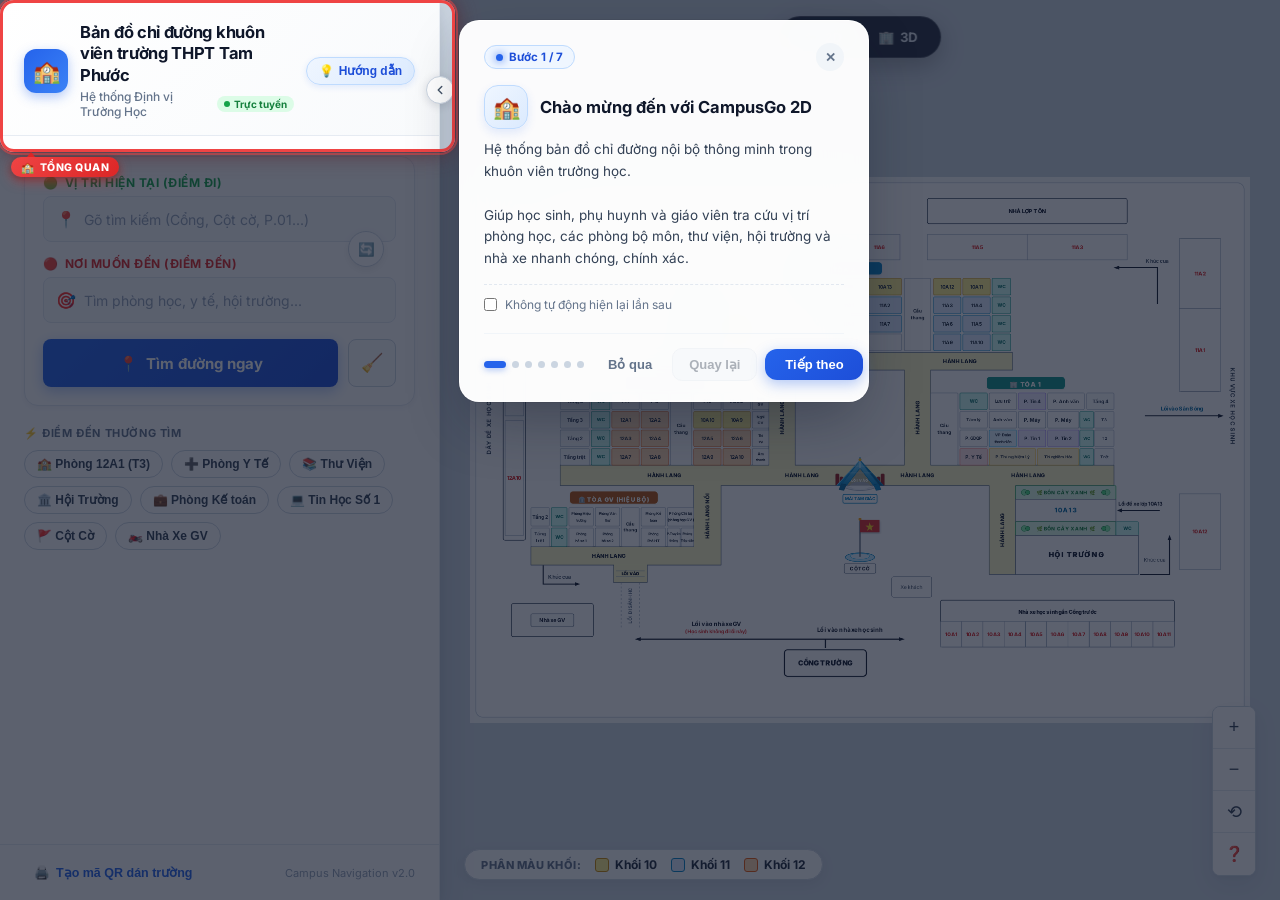
==== index.html @ a4680946 "Dieu chinh hanh lang truoc Hoi Truong doi dien Phong Thi nghiem Ly" ====
<!DOCTYPE html>
<html lang="vi">

<head>
  <meta charset="UTF-8">
  <meta name="viewport"
    content="width=device-width, initial-scale=1.0, maximum-scale=5.0, user-scalable=yes, viewport-fit=cover">
  <title>Bản đồ chỉ đường khuôn viên trường THPT Tam Phước</title>
  <meta name="description"
    content="Hệ thống chỉ đường nội bộ khuôn viên trường THPT Tam Phước thông minh, hỗ trợ quét mã QR tại chỗ, tìm kiếm phòng học, cầu thang và dẫn đường trực quan.">
  <link rel="preconnect" href="https://fonts.googleapis.com">
  <link rel="preconnect" href="https://fonts.gstatic.com" crossorigin>
  <link href="https://fonts.googleapis.com/css2?family=Inter:wght@300;400;500;600;700;800&display=swap" rel="stylesheet">
  <link rel="stylesheet" href="style.css">
</head>

<body>

  <!-- Nút điều khiển nhanh bản đồ trên iPhone / Mobile -->
  <button id="btn-toggle-sidebar" class="mobile-sidebar-toggle" aria-label="Mở/Đóng thanh chỉ đường">
    <span>🧭</span> <span id="mobile-toggle-text">Chỉ đường</span>
  </button>

  <div id="app-container">
    <!-- ======================================================================
         SIDEBAR / MOBILE BOTTOM SHEET: BẢNG TÌM KIẾM & CHỈ DẪN
         ====================================================================== -->
    <aside id="sidebar" class="sidebar">
      <!-- HANDLE KÉO BOTTOM SHEET TRÊN IPHONE / MOBILE -->
      <div class="bottom-sheet-handle-wrapper" id="sheet-handle-wrapper">
        <div class="bottom-sheet-handle"></div>
      </div>

      <!-- HEADER -->
      <header class="sidebar-header">
        <div class="school-brand">
          <div class="brand-icon">🏫</div>
          <div class="brand-info">
            <h1>Bản đồ chỉ đường khuôn viên trường THPT Tam Phước</h1>
            <div class="brand-subtitle">
              <span>Hệ thống Định vị Trường Học</span>
              <span class="status-badge">
                <span class="status-dot"></span> Trực tuyến
              </span>
            </div>
          </div>
          <button type="button" id="btn-start-tour" class="btn-tour-header" title="Xem hướng dẫn sử dụng" onclick="window.startCampusTour && window.startCampusTour(true)">
            <span>💡</span> Hướng dẫn
          </button>
        </div>
      </header>

      <!-- BODY SCROLLABLE -->
      <div class="sidebar-content">
        <!-- BANNER THÔNG BÁO KHI QUÉT MÃ QR TẠI TRƯỜNG -->
        <div id="qr-source-banner" class="qr-source-banner">
          <div>
            <span>📱</span> Đã định vị bạn tại: <strong id="qr-source-name">Cổng trường</strong>
          </div>
          <button id="btn-close-qr-banner" title="Đóng thông báo">✕</button>
        </div>

        <!-- FORM CHỈ ĐƯỜNG & 2 COMBOBOX TÌM KIẾM -->
        <section class="route-card" aria-label="Khung tìm kiếm lộ trình">
          <div class="form-inputs-group">

            <!-- COMBOBOX 1: VỊ TRÍ HIỆN TẠI -->
            <div class="combobox-group">
              <label class="combobox-label label-start" for="start-location-input">
                <span>🟢</span> Vị trí hiện tại (Điểm đi)
              </label>
              <div class="combobox-container">
                <div class="combobox-input-wrapper">
                  <span class="combobox-icon">📍</span>
                  <input type="text" id="start-location-input" class="combobox-input"
                    placeholder="Gõ tìm kiếm (Cổng, Cột cờ, P.01...)" autocomplete="off">
                  <button type="button" id="start-clear-btn" class="btn-clear-input" title="Xóa">✕</button>
                </div>
                <div id="start-location-dropdown" class="combobox-dropdown" role="listbox"></div>
              </div>
            </div>

            <!-- NÚT ĐỔI CHIỀU (SWAP) -->
            <div class="btn-swap-wrapper">
              <button type="button" id="btn-swap-route" class="btn-swap" title="Đổi chiều xuất phát và đích đến">
                🔄
              </button>
            </div>

            <!-- COMBOBOX 2: NƠI MUỐN ĐẾN -->
            <div class="combobox-group">
              <label class="combobox-label label-dest" for="dest-location-input">
                <span>🔴</span> Nơi muốn đến (Điểm đến)
              </label>
              <div class="combobox-container">
                <div class="combobox-input-wrapper">
                  <span class="combobox-icon">🎯</span>
                  <input type="text" id="dest-location-input" class="combobox-input"
                    placeholder="Tìm phòng học, y tế, hội trường..." autocomplete="off">
                  <button type="button" id="dest-clear-btn" class="btn-clear-input" title="Xóa">✕</button>
                </div>
                <div id="dest-location-dropdown" class="combobox-dropdown" role="listbox"></div>
              </div>
            </div>

          </div>

          <!-- NÚT TÌM ĐƯỜNG & LÀM MỚI -->
          <div class="action-buttons-group">
            <button type="button" id="btn-submit-route" class="btn-primary">
              <span>📍</span> Tìm đường ngay
            </button>
            <button type="button" id="btn-reset-all" class="btn-icon-secondary" title="Xóa lộ trình">
              🧹
            </button>
          </div>
        </section>

        <!-- KẾT QUẢ CHỈ ĐƯỜNG & HƯỚNG DẪN TỪNG BƯỚC (CHUẨN GOOGLE MAPS) -->
        <section id="results-card" class="results-card" aria-label="Kết quả chỉ dẫn">
          <div class="results-header">
            <!-- Huy hiệu lộ trình tối ưu -->
            <div class="optimal-route-banner">
              <span class="optimal-dot"></span>
              <span>⚡ Tuyến đường ngắn nhất & nhanh nhất</span>
            </div>

            <div class="route-summary-pill">
              <div class="summary-metric">
                <div class="metric-icon">🚶‍♂️</div>
                <div class="metric-data">
                  <h4 id="route-time-main">~2 phút</h4>
                  <span id="route-distance-sub">Khoảng cách: 120m</span>
                </div>
              </div>
              <div class="metric-badges">
                <span id="route-steps-badge" class="badge-tag badge-steps" title="Số bước chân ước tính">👣 160 bước</span>
                <span id="route-cal-badge" class="badge-tag badge-cal" title="Tiêu thụ năng lượng">🔥 ~5 kcal</span>
              </div>
            </div>

            <!-- Badge chuyển tầng lầu -->
            <div id="route-floor-badge" class="route-floor-badge" style="display:none;"></div>

            <!-- Hàng nút thao tác nhanh trên lộ trình -->
            <div class="route-quick-actions">
              <button type="button" id="btn-simulate-tour" class="btn-tour-action" title="Mô phỏng đường đi chuyển động">
                <span>▶️</span> Đi thử
              </button>
              <button type="button" id="btn-swap-active-route" class="btn-tour-action" title="Đảo ngược chiều di chuyển">
                <span>⇅</span> Đổi chiều
              </button>
              <button type="button" id="btn-clear-active-route" class="btn-tour-action" title="Xóa đường vẽ">
                <span>🗑️</span> Xóa
              </button>
            </div>
          </div>

          <!-- TIMELINE TỪNG BƯỚC -->
          <div id="results-timeline" class="directions-timeline">
            <!-- Được render tự động qua JS -->
          </div>
        </section>

        <!-- ĐỊA ĐIỂM PHỔ BIẾN TRUY CẬP NHANH -->
        <section class="quick-chips-section">
          <div class="section-label">⚡ Điểm đến thường tìm</div>
          <div class="chips-grid">
            <button type="button" class="chip-item" data-id="b_t3_12a1">🏫 Phòng 12A1 (T3)</button>
            <button type="button" class="chip-item" data-id="phong_y_te">➕ Phòng Y Tế</button>
            <button type="button" class="chip-item" data-id="a_tret_thu_vien">📚 Thư Viện</button>
            <button type="button" class="chip-item" data-id="hoi_truong">🏛️ Hội Trường</button>
            <button type="button" class="chip-item" data-id="phong_ke_toan">💼 Phòng Kế toán</button>
            <button type="button" class="chip-item" data-id="tin_hoc_1">💻 Tin Học Số 1</button>
            <button type="button" class="chip-item" data-id="cot_co">🚩 Cột Cờ</button>
            <button type="button" class="chip-item" data-id="nha_xe_gv">🏍️ Nhà Xe GV</button>
          </div>
        </section>
      </div>

      <!-- FOOTER: CÔNG CỤ TẠO MÃ QR CHO NHÀ TRƯỜNG -->
      <footer class="sidebar-footer">
        <button type="button" id="btn-open-qr-modal" class="btn-qr-tool">
          <span>🖨️</span> Tạo mã QR dán trường
        </button>
        <span class="footer-copy">Campus Navigation v2.0</span>
      </footer>
    </aside>

    <!-- THANH KÉO RESIZER CHO DESKTOP (KÉO CHUỘT / CẢM ỨNG & NÚT THU GỌN / MỞ RỘNG) -->
    <div id="sidebar-resizer" class="sidebar-resizer" role="separator" aria-orientation="vertical" aria-label="Kéo để chỉnh kích thước thanh chỉ đường" title="Kéo để chỉnh độ rộng | Nhấn đúp để về mặc định | Bấm nút để thu/mở (Phím tắt: [ )">
      <div class="sidebar-resizer-line"></div>
      <div class="sidebar-resizer-grip" aria-hidden="true">
        <span></span><span></span><span></span>
      </div>
      <button type="button" id="btn-toggle-sidebar-desktop" class="sidebar-collapse-btn" title="Thu gọn / Mở rộng bảng chỉ dẫn (Phím tắt: [ )" aria-label="Thu gọn hoặc mở rộng thanh chỉ đường">
        <svg class="chevron-icon" width="14" height="14" viewBox="0 0 24 24" fill="none" stroke="currentColor" stroke-width="2.5" stroke-linecap="round" stroke-linejoin="round">
          <polyline points="15 18 9 12 15 6"></polyline>
        </svg>
      </button>
    </div>

    <!-- ======================================================================
         MAP VIEWPORT: KHÔNG GIAN BẢN ĐỒ SVG TƯƠNG TÁC
         ====================================================================== -->
    <main id="map-viewport" class="map-viewport" aria-label="Bản đồ khuôn viên trường học">
      <!-- THANH CHUYỂN ĐỔI CHẾ ĐỘ 2D / 3D -->
      <div class="view-mode-bar">
        <button type="button" class="view-mode-btn active" title="Bản đồ 2D Mặt bằng">
          <span>🗺️</span> 2D
        </button>
        <a href="so_do_3d.html" class="view-mode-btn" title="Mô hình 3D Không gian">
          <span>🏢</span> 3D
        </a>
      </div>

      <!-- BẢNG CHÚ THÍCH PHÂN MÀU CÁC KHỐI LỚP (KHỐI 10, 11, 12) -->
      <div class="grade-legend-bar"
        style="position: absolute; bottom: 20px; left: 24px; z-index: 20; display: flex; align-items: center; gap: 14px; background: rgba(255, 255, 255, 0.94); backdrop-filter: blur(10px); padding: 7px 16px; border-radius: 24px; border: 1px solid #cbd5e1; box-shadow: 0 4px 14px rgba(0,0,0,0.08); font-size: 12px; font-weight: 700; color: #1e293b;">
        <span style="font-size: 11px; text-transform: uppercase; color: #64748b; letter-spacing: 0.5px; font-weight: 800;">Phân màu khối:</span>
        <div style="display: flex; align-items: center; gap: 6px;">
          <span style="width: 14px; height: 14px; border-radius: 3px; background: #fef08a; border: 1.5px solid #ca8a04; display: inline-block;"></span>
          <span>Khối 10</span>
        </div>
        <div style="display: flex; align-items: center; gap: 6px;">
          <span style="width: 14px; height: 14px; border-radius: 3px; background: #dbeafe; border: 1.5px solid #0284c7; display: inline-block;"></span>
          <span>Khối 11</span>
        </div>
        <div style="display: flex; align-items: center; gap: 6px;">
          <span style="width: 14px; height: 14px; border-radius: 3px; background: #fed7aa; border: 1.5px solid #ea580c; display: inline-block;"></span>
          <span>Khối 12</span>
        </div>
      </div>

                  <div id="map-svg-wrapper">
        <svg id="main-map" xmlns="http://www.w3.org/2000/svg" viewBox="0 0 1600 1120" width="1600" height="1120" style="background-color: #f8fafc; font-family: 'Inter', -apple-system, BlinkMacSystemFont, 'Segoe UI', Roboto, 'Helvetica Neue', Arial, sans-serif;">
          <defs>
            <filter id="boxShadow" x="-10%" y="-10%" width="120%" height="120%">
              <feDropShadow dx="0" dy="2" stdDeviation="2" flood-color="#0f172a" flood-opacity="0.08"/>
            </filter>
            <filter id="flagShadow" x="-15%" y="-15%" width="130%" height="130%">
              <feDropShadow dx="1" dy="3" stdDeviation="2.5" flood-color="#0f172a" flood-opacity="0.25"/>
            </filter>
            <linearGradient id="roofGrad" x1="0%" y1="0%" x2="100%" y2="100%">
              <stop offset="0%" stop-color="#38bdf8"/>
              <stop offset="50%" stop-color="#0284c7"/>
              <stop offset="100%" stop-color="#0369a1"/>
            </linearGradient>
            <linearGradient id="canopyLeftGrad" x1="0%" y1="0%" x2="100%" y2="100%">
              <stop offset="0%" stop-color="#38bdf8"/>
              <stop offset="60%" stop-color="#0284c7"/>
              <stop offset="100%" stop-color="#0369a1"/>
            </linearGradient>
            <linearGradient id="canopyRightGrad" x1="0%" y1="0%" x2="100%" y2="100%">
              <stop offset="0%" stop-color="#0284c7"/>
              <stop offset="50%" stop-color="#0369a1"/>
              <stop offset="100%" stop-color="#075985"/>
            </linearGradient>
            <linearGradient id="canopyFrontGrad" x1="0%" y1="0%" x2="0%" y2="100%">
              <stop offset="0%" stop-color="#7dd3fc"/>
              <stop offset="100%" stop-color="#0284c7"/>
            </linearGradient>
            <style>
              .center-text { text-anchor: middle; dominant-baseline: central; font-family: 'Inter', -apple-system, BlinkMacSystemFont, "Segoe UI", Roboto, "Helvetica Neue", Arial, sans-serif; }
              .title-main { font-size: 20px; font-weight: 800; fill: #0f172a; text-anchor: middle; dominant-baseline: central; letter-spacing: 0.5px; }
              .fl-label { font-weight: 700; fill: #334155; text-anchor: middle; dominant-baseline: central; }
              text.fl-label:not([font-size]) { font-size: 10px; }
              .rm-text { font-weight: 700; fill: #1e293b; text-anchor: middle; dominant-baseline: central; }
              text.rm-text:not([font-size]) { font-size: 10px; }
              .rm-red { fill: #dc2626 !important; font-weight: 800; }
              .rm-blue { fill: #0369a1 !important; font-weight: 800; }
              .rm-purple { fill: #6d28d9 !important; font-weight: 800; }
              
              /* Phong cách phòng chuẩn kiến trúc */
              .rm-norm { fill: #ffffff; stroke: #94a3b8; stroke-width: 1.1px; rx: 2px; }
              .rm-gray { fill: #cbd5e1; stroke: #94a3b8; stroke-width: 1.1px; rx: 2px; }
              
              /* PHÂN MÀU CÁC KHỐI LỚP HỌC CHUẨN THẨM MỸ (CHỮ ĐEN DỄ NHÌN) */
              .rm-k10, .rm-hl-yellow { fill: #fef08a; stroke: #ca8a04; stroke-width: 1.1px; rx: 2px; } /* Khối 10: Vàng tươi pastel */
              .rm-k11 { fill: #dbeafe; stroke: #0284c7; stroke-width: 1.1px; rx: 2px; } /* Khối 11: Xanh da trời pastel */
              .rm-k12 { fill: #fed7aa; stroke: #ea580c; stroke-width: 1.1px; rx: 2px; } /* Khối 12: Cam đào pastel */
              
              .wc-box { fill: #ccfbf1; stroke: #0d9488; stroke-width: 1.1px; rx: 2px; }
              .wc-text { font-weight: 800; fill: #0f766e; text-anchor: middle; dominant-baseline: central; }
              text.wc-text:not([font-size]) { font-size: 9.5px; }
              
              .stair-pill { fill: #ffffff; stroke: #94a3b8; stroke-width: 1.1px; rx: 2px; }
              .stair-text { font-weight: 700; fill: #1e293b; text-anchor: middle; dominant-baseline: central; }
              text.stair-text:not([font-size]) { font-size: 9px; }
              
              /* Dải Hành Lang Kiến Trúc - MÀU VÀNG BE NHÀN NHẠT THEO YÊU CẦU */
              .hallway-band { fill: #fef9c3; stroke: #64748b; stroke-width: 1.3px; }
              .hallway-text { font-size: 11px; font-weight: 800; fill: #0f172a; text-anchor: middle; dominant-baseline: central; letter-spacing: 0.5px; }
              
              /* Bồn cây xanh cảnh quan hai bên kẹp chỗ để xe 10A13 */
              .bon-cay { fill: #dcfce7; stroke: #16a34a; stroke-width: 1.2px; }
              .bon-cay-text { font-size: 10px; font-weight: 800; fill: #15803d; text-anchor: middle; dominant-baseline: central; letter-spacing: 0.5px; }

              
              .park-box { fill: #ffffff; stroke: #334155; stroke-width: 1.5px; rx: 4px; }
              .park-cell { fill: #ffffff; stroke: #94a3b8; stroke-width: 1.1px; }
              .park-red-text { font-size: 10.5px; font-weight: 800; fill: #dc2626; text-anchor: middle; dominant-baseline: central; }
              .park-label { font-size: 11px; font-weight: 800; fill: #0f172a; text-anchor: middle; dominant-baseline: central; }
              
              .arrow-line { stroke: #0f172a; stroke-width: 2.2px; fill: none; stroke-linecap: round; }
              .arrow-head { fill: #0f172a; }
              
              .map-interactive-room { cursor: pointer; transition: transform 0.15s, fill 0.15s; }
              .map-interactive-room:hover { fill-opacity: 0.85; filter: drop-shadow(0 2px 6px rgba(0,0,0,0.15)); }
            </style>
          </defs>

          <!-- KHUNG BẢN ĐỒ NGOÀI CÙNG -->
          <rect x="12" y="12" width="1576" height="1096" rx="14" fill="#ffffff" stroke="#cbd5e1" stroke-width="2" />

          <!-- ========================================================================= -->
          <!-- I. HỆ THỐNG NHÀ XE NGOẠI VI THEO ẢNH 3 (AN TOÀN TUYỆT ĐỐI, KHÔNG ĐÈ TÒA) -->
          <!-- ========================================================================= -->

          <!-- 1. GÓC TRÊN BÊN TRÁI: NHÀ XE GẦN CỔNG SAU & CỔNG SAU -->
          <g id="parking-top-left">
            <rect x="42" y="32" width="150" height="138" class="park-box" />
            <text x="117" y="60" class="park-label" font-size="12">NHÀ XE GẦN</text>
            <text x="117" y="78" class="park-label" font-size="12">CỔNG SAU</text>
            
            <g transform="translate(42, 102)">
              <rect x="0" y="0" width="150" height="17" class="park-cell map-interactive-room" data-loc-id="park_12a5" />
              <text x="115" y="8.5" class="park-red-text">12A5</text>

              <rect x="0" y="17" width="150" height="17" class="park-cell map-interactive-room" data-loc-id="park_12a6" />
              <text x="115" y="25.5" class="park-red-text">12A6</text>

              <rect x="0" y="34" width="150" height="17" class="park-cell map-interactive-room" data-loc-id="park_12a7" />
              <text x="115" y="42.5" class="park-red-text">12A7</text>

              <rect x="0" y="51" width="150" height="17" class="park-cell map-interactive-room" data-loc-id="park_12a8" />
              <text x="115" y="59.5" class="park-red-text">12A8</text>
            </g>

            <!-- CỔNG SAU -->
            <rect x="238" y="32" width="108" height="42" rx="4" fill="#ffffff" stroke="#ef4444" stroke-width="1.8" />
            <text x="292" y="53" class="center-text" fill="#ef4444" font-size="12.5px" font-weight="bold">CỔNG SAU</text>

            <!-- Dãy xe cạnh Cổng sau (y: 118..170, chiều cao 52px đồng đều tất cả các lớp) -->
            <g transform="translate(280, 118)">
              <rect x="0" y="0" width="86" height="52" class="park-cell map-interactive-room" data-loc-id="park_12a4" />
              <text x="43" y="26" class="park-red-text" font-size="12px">12A4</text>

              <rect x="86" y="0" width="86" height="52" class="park-cell map-interactive-room" data-loc-id="park_12a3" />
              <text x="129" y="26" class="park-red-text" font-size="12px">12A3</text>

              <rect x="172" y="0" width="86" height="52" class="park-cell map-interactive-room" data-loc-id="park_12a2" />
              <text x="215" y="26" class="park-red-text" font-size="12px">12A2</text>

              <rect x="258" y="0" width="86" height="52" class="park-cell map-interactive-room" data-loc-id="park_12a1" />
              <text x="301" y="26" class="park-red-text" font-size="12px">12A1</text>

              <rect x="344" y="0" width="86" height="52" class="park-cell map-interactive-room" data-loc-id="park_11a8" />
              <text x="387" y="26" class="park-red-text" font-size="12px">11A8</text>

              <rect x="430" y="0" width="86" height="52" class="park-cell map-interactive-room" data-loc-id="park_11a7" />
              <text x="473" y="26" class="park-red-text" font-size="12px">11A7</text>

              <rect x="516" y="0" width="86" height="52" class="park-cell map-interactive-room" data-loc-id="park_11a6" />
              <text x="559" y="26" class="park-red-text" font-size="12px">11A6</text>
            </g>
          </g>

          <!-- 2. GÓC TRÊN BÊN PHẢI: NHÀ LỢP TÔN & 11A5, 11A3, 11A2 -->
          <g id="parking-top-right">
            <rect x="938" y="44" width="410" height="52" class="park-box" />
            <text x="1143" y="70" class="park-label" font-size="13">NHÀ LỢP TÔN</text>

            <g transform="translate(938, 118)">
              <rect x="0" y="0" width="205" height="52" class="park-cell map-interactive-room" data-loc-id="park_11a5" />
              <text x="102.5" y="26" class="park-red-text" font-size="12px">11A5</text>

              <rect x="205" y="0" width="205" height="52" class="park-cell map-interactive-room" data-loc-id="park_11a3" />
              <text x="307.5" y="26" class="park-red-text" font-size="12px">11A3</text>
            </g>

            <!-- Mũi tên khúc cua Đông Bắc: đặt ngay giữa đoạn trắng trống đường xe chạy y=186 -->
            <path d="M 1410,260 L 1410,186 L 1332,186" class="arrow-line" />
            <polygon points="1332,182 1320,186 1332,190" class="arrow-head" />
            <text x="1410" y="172" class="center-text" font-size="10.5px" font-weight="bold" fill="#475569">Khúc cua</text>
          </g>

          <!-- 3. CẠNH PHÍA TÂY (BÊN TRÁI): DÃY ĐỂ XE HỌC SINH (12A9, 12A10) -->
          <g id="parking-west">
            <!-- Mũi tên Khúc cua Tây Bắc: căn sang x=150 chĩa thẳng vào khoảng trắng lối đi giữa Dãy để xe và Dãy B -->
            <path d="M 275,186 L 150,186 L 150,230" class="arrow-line" />
            <polygon points="146,230 150,240 154,230" class="arrow-head" />
            <text x="185" y="200" class="center-text" font-size="10.5px" font-weight="bold" fill="#475569">Khúc cua</text>

            <g transform="translate(68, 245)">
              <rect x="0" y="0" width="46" height="500" class="park-box" />
              
              <rect x="4" y="10" width="38" height="235" class="park-cell map-interactive-room" data-loc-id="park_12a9" />
              <text x="23" y="127" class="park-red-text" font-size="12px">12A9</text>

              <rect x="4" y="255" width="38" height="235" class="park-cell map-interactive-room" data-loc-id="park_12a10" />
              <text x="23" y="372" class="park-red-text" font-size="12px">12A10</text>
            </g>

            <text x="38" y="495" class="center-text" font-size="12px" font-weight="bold" fill="#334155" transform="rotate(-90 38 495)" letter-spacing="1.5px">DÃY ĐỂ XE HỌC SINH</text>

            <!-- Mũi tên góc cua Tây Nam: đặt ngay giữa khoảng trắng đường xe chạy -->
            <path d="M 150,760 L 150,835 L 215,835" class="arrow-line" />
            <polygon points="215,831 226,835 215,839" class="arrow-head" />
            <text x="184" y="820" class="center-text" font-size="11px" font-weight="bold" fill="#475569">Khúc cua</text>
          </g>

          <!-- 4. CẠNH PHÍA ĐÔNG (BÊN PHẢI): DÃY XE HỌC SINH (11A2, 11A1 LIỀN NHAU & 10A12) -->
          <g id="parking-east">
            <!-- Khung dãy xe liền nhau 11A2 & 11A1 theo đúng Hình 1 -->
            <g id="rack-11a2-11a1" transform="translate(1455, 126)">
              <rect x="0" y="0" width="85" height="314" class="park-box" />
              
              <!-- Ô 11A2 phía trên -->
              <rect x="0" y="0" width="85" height="144" class="park-cell map-interactive-room" data-loc-id="park_11a2" />
              <text x="42.5" y="72" class="park-red-text" font-size="12px">11A2</text>

              <!-- Ô 11A1 gắn liền ngay bên dưới (liền nhau) -->
              <rect x="0" y="144" width="85" height="170" class="park-cell map-interactive-room" data-loc-id="park_11a1" />
              <text x="42.5" y="229" class="park-red-text" font-size="12px">11A1</text>
            </g>

            <path d="M 1385,490 L 1535,490" class="arrow-line" />
            <polygon points="1535,486 1546,490 1535,494" class="arrow-head" />
            <text x="1460" y="475" class="center-text" font-size="11px" font-weight="700" fill="#0369a1">Lối vào Sân Bóng</text>

            <rect x="1455" y="650" width="85" height="155" class="park-cell map-interactive-room" data-loc-id="park_10a12" />
            <text x="1497" y="727" class="park-red-text" font-size="12px">10A12</text>

            <text x="1565" y="470" class="center-text" font-size="12px" font-weight="bold" fill="#334155" transform="rotate(90 1565 470)" letter-spacing="1.5px">KHU VỰC XE HỌC SINH</text>

            <path d="M 1375,815 L 1435,815 L 1435,745" class="arrow-line" />
            <polygon points="1431,745 1435,734 1439,745" class="arrow-head" />
            <text x="1405" y="785" class="center-text" font-size="10.5px" fill="#475569">Khúc cua</text>
          </g>

          <!-- 5. HÀNG DƯỚI CÙNG: NHÀ XE GV, CỔNG TRƯỜNG, NHÀ XE HỌC SINH CỔNG TRƯỚC -->
          <g id="parking-bottom">
            <rect x="85" y="875" width="168" height="68" class="park-box map-interactive-room" data-loc-id="nha_xe_gv" />
            <rect x="125" y="896" width="88" height="26" rx="3" fill="#f8fafc" stroke="#64748b" stroke-width="1.2" />
            <text x="169" y="909" class="center-text" font-size="11px" font-weight="bold" fill="#0f172a">Nhà xe GV</text>

            <g transform="translate(645, 970)">
              <rect x="0" y="0" width="168" height="54" rx="6" fill="#ffffff" stroke="#0f172a" stroke-width="2.2" filter="url(#boxShadow)" class="map-interactive-room" data-loc-id="cong_truong" />
              <text x="84" y="27" class="center-text" font-size="14.5px" font-weight="900" fill="#0f172a" letter-spacing="0.5px">CỔNG TRƯỜNG</text>

              <line x1="84" y1="-4" x2="84" y2="-22" stroke="#0f172a" stroke-width="2.5" />
              <line x1="84" y1="-22" x2="-295" y2="-22" stroke="#0f172a" stroke-width="2.5" />
              <polygon points="-295,-26 -307,-22 -295,-18" class="arrow-head" />
              
              <text x="-140" y="-54" class="center-text" font-size="12px" font-weight="bold" fill="#0f172a">Lối vào nhà xe GV</text>
              <text x="-140" y="-38" class="center-text" font-size="10.5px" font-weight="bold" fill="#dc2626">(Học sinh không đi lối này)</text>

              <line x1="84" y1="-22" x2="235" y2="-22" stroke="#0f172a" stroke-width="2.5" />
              <polygon points="235,-26 247,-22 235,-18" class="arrow-head" />
              <text x="135" y="-42" class="center-text" font-size="12px" font-weight="bold" fill="#0f172a">Lối vào nhà xe học sinh</text>
            </g>

            <rect x="865" y="820" width="82" height="42" rx="4" fill="#ffffff" stroke="#64748b" stroke-width="1.2" />
            <text x="906" y="841" class="center-text" font-size="10.5px" fill="#475569">Xe khách</text>

            <g transform="translate(965, 868)">
              <rect x="0" y="0" width="480" height="96" class="park-box" />
              <text x="240" y="24" class="park-label" font-size="12px">Nhà xe học sinh gần Cổng trước</text>

              <g transform="translate(0, 44)">
                <rect x="0" y="0" width="43.6" height="52" class="park-cell map-interactive-room" data-loc-id="park_10a1" /><text x="21.8" y="26" class="park-red-text">10A1</text>
                <rect x="43.6" y="0" width="43.6" height="52" class="park-cell map-interactive-room" data-loc-id="park_10a2" /><text x="65.4" y="26" class="park-red-text">10A2</text>
                <rect x="87.2" y="0" width="43.6" height="52" class="park-cell map-interactive-room" data-loc-id="park_10a3" /><text x="109" y="26" class="park-red-text">10A3</text>
                <rect x="130.8" y="0" width="43.6" height="52" class="park-cell map-interactive-room" data-loc-id="park_10a4" /><text x="152.6" y="26" class="park-red-text">10A4</text>
                <rect x="174.4" y="0" width="43.6" height="52" class="park-cell map-interactive-room" data-loc-id="park_10a5" /><text x="196.2" y="26" class="park-red-text">10A5</text>
                <rect x="218" y="0" width="43.6" height="52" class="park-cell map-interactive-room" data-loc-id="park_10a6" /><text x="239.8" y="26" class="park-red-text">10A6</text>
                <rect x="261.6" y="0" width="43.6" height="52" class="park-cell map-interactive-room" data-loc-id="park_10a7" /><text x="283.4" y="26" class="park-red-text">10A7</text>
                <rect x="305.2" y="0" width="43.6" height="52" class="park-cell map-interactive-room" data-loc-id="park_10a8" /><text x="327" y="26" class="park-red-text">10A8</text>
                <rect x="348.8" y="0" width="43.6" height="52" class="park-cell map-interactive-room" data-loc-id="park_10a9" /><text x="370.6" y="26" class="park-red-text">10A9</text>
                <rect x="392.4" y="0" width="43.6" height="52" class="park-cell map-interactive-room" data-loc-id="park_10a10" /><text x="414.2" y="26" class="park-red-text">10A10</text>
                <rect x="436" y="0" width="44" height="52" class="park-cell map-interactive-room" data-loc-id="park_10a11" /><text x="458" y="26" class="park-red-text">10A11</text>
              </g>
            </g>
          </g>


          <!-- ========================================================================= -->
          <!-- II. CÁC KHỐI NHÀ & HỆ THỐNG HÀNH LANG CHUẨN XÁC 100% THEO MASTER BLUEPRINT-->
          <!-- TẤT CẢ TÒA NHÀ ĐÃ ĐƯỢC DỜI ĐÚNG VỊ TRÍ, KHÔNG HỀ ĐÈ VÀO BẤT KỲ Ô XE NÀO!  -->
          <!-- ========================================================================= -->

          <!-- ===================================================================== -->
          <!-- 1. DÃY A - TRÊN CÙNG: TÒA 2 (KHỐI 10, 11 & THƯ VIỆN)                   -->
          <!-- ===================================================================== -->
          <g id="building-A" transform="translate(385, 205)">
            <!-- Biển TÒA 2 nổi bật theo sơ đồ chỉ dẫn -->
            <rect x="284" y="-30" width="176" height="25" rx="6" fill="#0284c7" filter="url(#boxShadow)" />
            <text x="372" y="-14" text-anchor="middle" dominant-baseline="central" fill="#ffffff" font-size="13px" font-weight="900" letter-spacing="1.5px">🏢 TÒA 2</text>

            <!-- Nhãn Tầng bên trái -->
            <rect x="0" y="3" width="60" height="34" fill="#f8fafc" stroke="#94a3b8" stroke-width="1" rx="2" />
            <text x="30" y="20" class="fl-label">Tầng 4</text>

            <rect x="0" y="41" width="60" height="34" fill="#f8fafc" stroke="#94a3b8" stroke-width="1" rx="2" />
            <text x="30" y="58" class="fl-label">Tầng 3</text>

            <rect x="0" y="79" width="60" height="34" fill="#f8fafc" stroke="#94a3b8" stroke-width="1" rx="2" />
            <text x="30" y="96" class="fl-label">Tầng 2</text>

            <rect x="0" y="117" width="60" height="34" fill="#f8fafc" stroke="#94a3b8" stroke-width="1" rx="2" />
            <text x="30" y="134" class="fl-label">Tầng trệt</text>

            <!-- CÁNH TRÁI: WC + 10A1/10A2, 10A6/10A5, 10A7/10A8 -->
            <!-- Tầng 4 -->
            <rect x="64" y="3" width="38" height="34" class="wc-box map-interactive-room" data-loc-id="wc_a_t4_left" /><text x="83" y="20" class="wc-text">WC</text>
            <rect x="106" y="3" width="56" height="34" class="rm-norm map-interactive-room" data-loc-id="a_t4_ben_su_dia" /><text x="134" y="20" class="rm-text" font-size="9px">P. Cạnh Sử</text>
            <rect x="166" y="3" width="56" height="34" class="rm-norm map-interactive-room" data-loc-id="a_t4_su_dia" /><text x="194" y="20" class="rm-text" font-size="9px">P. Sử Địa</text>

            <!-- Tầng 3 (10A1, 10A2 Vàng nổi bật) -->
            <rect x="64" y="41" width="38" height="34" class="wc-box map-interactive-room" data-loc-id="wc_a_t3_left" /><text x="83" y="58" class="wc-text">WC</text>
            <rect x="106" y="41" width="56" height="34" class="rm-hl-yellow map-interactive-room" data-loc-id="a_t3_10a1" /><text x="134" y="58" class="rm-text">10A1</text>
            <rect x="166" y="41" width="56" height="34" class="rm-hl-yellow map-interactive-room" data-loc-id="a_t3_10a2" /><text x="194" y="58" class="rm-text">10A2</text>

            <!-- Tầng 2 (10A6, 10A5) -->
            <rect x="64" y="79" width="38" height="34" class="wc-box map-interactive-room" data-loc-id="wc_a_t2_left" /><text x="83" y="96" class="wc-text">WC</text>
            <rect x="106" y="79" width="56" height="34" class="rm-hl-yellow map-interactive-room" data-loc-id="a_t2_10a6" /><text x="134" y="96" class="rm-text">10A6</text>
            <rect x="166" y="79" width="56" height="34" class="rm-hl-yellow map-interactive-room" data-loc-id="a_t2_10a5" /><text x="194" y="96" class="rm-text">10A5</text>

            <!-- Tầng trệt (10A7, 10A8) -->
            <rect x="64" y="117" width="38" height="34" class="wc-box map-interactive-room" data-loc-id="wc_a_tret_left" /><text x="83" y="134" class="wc-text">WC</text>
            <rect x="106" y="117" width="56" height="34" class="rm-hl-yellow map-interactive-room" data-loc-id="a_tret_10a7" /><text x="134" y="134" class="rm-text">10A7</text>
            <rect x="166" y="117" width="56" height="34" class="rm-hl-yellow map-interactive-room" data-loc-id="a_tret_10a8" /><text x="194" y="134" class="rm-text">10A8</text>

            <!-- CẦU THANG 1 (TRÁI) -->
            <rect x="226" y="3" width="54" height="148" class="stair-pill map-interactive-room" data-loc-id="cau_thang_a1" />
            <text x="253" y="70" class="stair-text" font-size="9.5px">Cầu</text>
            <text x="253" y="84" class="stair-text" font-size="9.5px">thang</text>

            <!-- KHỐI GIỮA (3 PHÒNG) -->
            <!-- Tầng 4: P38, P39, 10A13 -->
            <rect x="284" y="3" width="68" height="34" class="rm-norm map-interactive-room" data-loc-id="a_t4_p38" /><text x="318" y="20" class="rm-text" font-size="9.5px">P38</text>
            <rect x="358" y="3" width="68" height="34" class="rm-norm map-interactive-room" data-loc-id="a_t4_p39" /><text x="392" y="20" class="rm-text" font-size="9.5px">P39</text>
            <rect x="432" y="3" width="68" height="34" class="rm-hl-yellow map-interactive-room" data-loc-id="a_t4_10a13" /><text x="466" y="20" class="rm-text">10A13</text>

            <!-- Tầng 3: 10A3, 11A1, 11A2 -->
            <rect x="284" y="41" width="68" height="34" class="rm-k10 map-interactive-room" data-loc-id="a_t3_10a3" /><text x="318" y="58" class="rm-text">10A3</text>
            <rect x="358" y="41" width="68" height="34" class="rm-k11 map-interactive-room" data-loc-id="a_t3_11a1" /><text x="392" y="58" class="rm-text">11A1</text>
            <rect x="432" y="41" width="68" height="34" class="rm-k11 map-interactive-room" data-loc-id="a_t3_11a2" /><text x="466" y="58" class="rm-text">11A2</text>

            <!-- Tầng 2: 10A4, 11A8, 11A7 -->
            <rect x="284" y="79" width="68" height="34" class="rm-k10 map-interactive-room" data-loc-id="a_t2_10a4" /><text x="318" y="96" class="rm-text">10A4</text>
            <rect x="358" y="79" width="68" height="34" class="rm-k11 map-interactive-room" data-loc-id="a_t2_11a8" /><text x="392" y="96" class="rm-text">11A8</text>
            <rect x="432" y="79" width="68" height="34" class="rm-k11 map-interactive-room" data-loc-id="a_t2_11a7" /><text x="466" y="96" class="rm-text">11A7</text>

            <!-- Tầng trệt: THƯ VIỆN (Trải rộng cả 3 ô chuẩn Master Image) -->
            <rect x="284" y="117" width="216" height="34" rx="2" fill="#ffffff" stroke="#94a3b8" stroke-width="1.1" class="map-interactive-room" data-loc-id="a_tret_thu_vien" />
            <text x="392" y="134" class="center-text" fill="#0284c7" font-size="11.5px" font-weight="900" letter-spacing="1px">THƯ VIỆN</text>

            <!-- CẦU THANG 2 (PHẢI) - THẲNG HÀNG 100% VỚI DÃY HÀNH LANG DỌC (X=846..900) -->
            <rect x="506" y="3" width="54" height="148" class="stair-pill map-interactive-room" data-loc-id="cau_thang_a2" />
            <text x="533" y="70" class="stair-text" font-size="9.5px">Cầu</text>
            <text x="533" y="84" class="stair-text" font-size="9.5px">thang</text>

            <!-- CÁNH PHẢI: 2 PHÒNG + WC -->
            <!-- Tầng 4 -->
            <rect x="566" y="3" width="56" height="34" class="rm-hl-yellow map-interactive-room" data-loc-id="a_t4_10a12" /><text x="594" y="20" class="rm-text">10A12</text>
            <rect x="626" y="3" width="56" height="34" class="rm-hl-yellow map-interactive-room" data-loc-id="a_t4_10a11" /><text x="654" y="20" class="rm-text">10A11</text>
            <rect x="686" y="3" width="38" height="34" class="wc-box map-interactive-room" data-loc-id="wc_a_t4_right" /><text x="705" y="20" class="wc-text">WC</text>

            <!-- Tầng 3 -->
            <rect x="566" y="41" width="56" height="34" class="rm-k11 map-interactive-room" data-loc-id="a_t3_11a3" /><text x="594" y="58" class="rm-text">11A3</text>
            <rect x="626" y="41" width="56" height="34" class="rm-k11 map-interactive-room" data-loc-id="a_t3_11a4" /><text x="654" y="58" class="rm-text">11A4</text>
            <rect x="686" y="41" width="38" height="34" class="wc-box map-interactive-room" data-loc-id="wc_a_t3_right" /><text x="705" y="58" class="wc-text">WC</text>

            <!-- Tầng 2 -->
            <rect x="566" y="79" width="56" height="34" class="rm-k11 map-interactive-room" data-loc-id="a_t2_11a6" /><text x="594" y="96" class="rm-text">11A6</text>
            <rect x="626" y="79" width="56" height="34" class="rm-k11 map-interactive-room" data-loc-id="a_t2_11a5" /><text x="654" y="96" class="rm-text">11A5</text>
            <rect x="686" y="79" width="38" height="34" class="wc-box map-interactive-room" data-loc-id="wc_a_t2_right" /><text x="705" y="96" class="wc-text">WC</text>

            <!-- Tầng trệt -->
            <rect x="566" y="117" width="56" height="34" class="rm-k11 map-interactive-room" data-loc-id="a_tret_11a9" /><text x="594" y="134" class="rm-text">11A9</text>
            <rect x="626" y="117" width="56" height="34" class="rm-k11 map-interactive-room" data-loc-id="a_tret_11a10" /><text x="654" y="134" class="rm-text">11A10</text>
            <rect x="686" y="117" width="38" height="34" class="wc-box map-interactive-room" data-loc-id="wc_a_tret_right" /><text x="705" y="134" class="wc-text">WC</text>
          </g>

          <!-- ===================================================================== -->
          <!-- HỆ THỐNG HÀNH LANG TOÀN TRƯỜNG NỐI THÔNG LIỀN MẠCH 100% (KHÔNG VẾT CẮT)-->
          <!-- ===================================================================== -->
          <g id="campus-hallways-network">
            <!-- Khối hành lang thống nhất xuyên suốt mọi dãy nhà, hành lang nối Dãy B sang Dãy Hành chính đối diện cửa 12A9 -->
            <path id="unified-campus-hallways" class="hallway-band" d="M 385,360 H 1113 V 396 H 945 V 591 H 1321 V 633 H 1119 V 815 H 1065 V 633 H 515 V 796 H 125 V 758 H 459 V 633 H 185 V 591 H 613 V 396 H 385 Z M 667,396 H 891 V 591 H 667 Z" fill="#fef9c3" stroke="#64748b" stroke-width="1.3" stroke-linejoin="round" fill-rule="evenodd" />
            
            <!-- Nhãn HÀNH LANG các trục phía Bắc -->
            <text x="635" y="378" class="hallway-text">HÀNH LANG</text>
            <text x="1005" y="378" class="hallway-text">HÀNH LANG</text>
            <text x="640" y="493" class="hallway-text" transform="rotate(-90 640 493)">HÀNH LANG</text>
            <text x="918" y="493" class="hallway-text" transform="rotate(-90 918 493)">HÀNH LANG</text>
          </g>


          <!-- ===================================================================== -->
          <!-- 3. DÃY B (PHÍA TÂY): TÒA 3 (KHỐI 12 & 10A10, 10A9)                      -->
          <!-- ===================================================================== -->
          <g id="building-B" transform="translate(185, 440)">
            <!-- Biển TÒA 3 nổi bật theo sơ đồ chỉ dẫn -->
            <rect x="135" y="-30" width="160" height="25" rx="6" fill="#7c3aed" filter="url(#boxShadow)" />
            <text x="215" y="-14" text-anchor="middle" dominant-baseline="central" fill="#ffffff" font-size="13px" font-weight="900" letter-spacing="1.5px">🏢 TÒA 3</text>

            <!-- Nhãn Tầng bên trái -->
            <rect x="0" y="3" width="60" height="34" fill="#f8fafc" stroke="#94a3b8" stroke-width="1" rx="2" />
            <text x="30" y="20" class="fl-label">Tầng 4</text>

            <rect x="0" y="41" width="60" height="34" fill="#f8fafc" stroke="#94a3b8" stroke-width="1" rx="2" />
            <text x="30" y="58" class="fl-label">Tầng 3</text>

            <rect x="0" y="79" width="60" height="34" fill="#f8fafc" stroke="#94a3b8" stroke-width="1" rx="2" />
            <text x="30" y="96" class="fl-label">Tầng 2</text>

            <rect x="0" y="117" width="60" height="34" fill="#f8fafc" stroke="#94a3b8" stroke-width="1" rx="2" />
            <text x="30" y="134" class="fl-label">Tầng trệt</text>

            <!-- CÁNH TRÁI: WC + 12A1/12A2, 12A3/12A4, 12A7/12A8 -->
            <!-- Tầng 4 -->
            <rect x="64" y="3" width="38" height="34" class="wc-box map-interactive-room" data-loc-id="wc_b_t4" /><text x="83" y="20" class="wc-text">WC</text>
            <rect x="106" y="3" width="56" height="34" class="rm-norm map-interactive-room" data-loc-id="b_t4_p14" /><text x="134" y="20" class="rm-text" font-size="9.5px">P14</text>
            <rect x="166" y="3" width="56" height="34" class="rm-norm map-interactive-room" data-loc-id="b_t4_p15" /><text x="194" y="20" class="rm-text" font-size="9.5px">P15</text>

            <!-- Tầng 3 (12A1, 12A2) -->
            <rect x="64" y="41" width="38" height="34" class="wc-box map-interactive-room" data-loc-id="wc_b_t3" /><text x="83" y="58" class="wc-text">WC</text>
            <rect x="106" y="41" width="56" height="34" class="rm-k12 map-interactive-room" data-loc-id="b_t3_12a1" /><text x="134" y="58" class="rm-text">12A1</text>
            <rect x="166" y="41" width="56" height="34" class="rm-k12 map-interactive-room" data-loc-id="b_t3_12a2" /><text x="194" y="58" class="rm-text">12A2</text>

            <!-- Tầng 2 (12A3, 12A4) -->
            <rect x="64" y="79" width="38" height="34" class="wc-box map-interactive-room" data-loc-id="wc_b_t2" /><text x="83" y="96" class="wc-text">WC</text>
            <rect x="106" y="79" width="56" height="34" class="rm-k12 map-interactive-room" data-loc-id="b_t2_12a3" /><text x="134" y="96" class="rm-text">12A3</text>
            <rect x="166" y="79" width="56" height="34" class="rm-k12 map-interactive-room" data-loc-id="b_t2_12a4" /><text x="194" y="96" class="rm-text">12A4</text>

            <!-- Tầng trệt (12A7, 12A8) -->
            <rect x="64" y="117" width="38" height="34" class="wc-box map-interactive-room" data-loc-id="wc_b_tret" /><text x="83" y="134" class="wc-text">WC</text>
            <rect x="106" y="117" width="56" height="34" class="rm-k12 map-interactive-room" data-loc-id="b_tret_12a7" /><text x="134" y="134" class="rm-text">12A7</text>
            <rect x="166" y="117" width="56" height="34" class="rm-k12 map-interactive-room" data-loc-id="b_tret_12a8" /><text x="194" y="134" class="rm-text">12A8</text>

            <!-- CẦU THANG DÃY B -->
            <rect x="226" y="3" width="44" height="148" class="stair-pill map-interactive-room" data-loc-id="cau_thang_b" />
            <text x="248" y="70" class="stair-text" font-size="9.5px">Cầu</text>
            <text x="248" y="84" class="stair-text" font-size="9.5px">thang</text>

            <!-- CÁNH PHẢI: 10A10/10A9, 12A5/12A6, 12A9/12A10, CỘT Ô XÁM -->
            <!-- Tầng 4: P16, Media, Nghỉ GV Nam -->
            <rect x="274" y="3" width="56" height="34" class="rm-norm map-interactive-room" data-loc-id="b_t4_p16" /><text x="302" y="20" class="rm-text" font-size="9.5px">P16</text>
            <rect x="334" y="3" width="56" height="34" class="rm-norm map-interactive-room" data-loc-id="b_t4_media" /><text x="362" y="20" class="rm-text" font-size="9px">Media</text>
            <rect x="394" y="3" width="34" height="34" class="rm-norm map-interactive-room" data-loc-id="b_t4_nghi_gv_nam" />
            <text x="411" y="14" class="rm-text" font-size="7.5px">Nghỉ</text>
            <text x="411" y="26" class="rm-text" font-size="7.5px">GV</text>

            <!-- Tầng 3 (10A10, 10A9 Vàng nổi bật, Nghỉ GV Nữ) -->
            <rect x="274" y="41" width="56" height="34" class="rm-hl-yellow map-interactive-room" data-loc-id="b_t3_10a10" /><text x="302" y="58" class="rm-text">10A10</text>
            <rect x="334" y="41" width="56" height="34" class="rm-hl-yellow map-interactive-room" data-loc-id="b_t3_10a9" /><text x="362" y="58" class="rm-text">10A9</text>
            <rect x="394" y="41" width="34" height="34" class="rm-norm map-interactive-room" data-loc-id="b_t3_nghi_gv_nu" />
            <text x="411" y="52" class="rm-text" font-size="7.5px">Nghỉ</text>
            <text x="411" y="64" class="rm-text" font-size="7.5px">GV</text>

            <!-- Tầng 2 (12A5, 12A6, P. Thi vụ) -->
            <rect x="274" y="79" width="56" height="34" class="rm-k12 map-interactive-room" data-loc-id="b_t2_12a5" /><text x="302" y="96" class="rm-text">12A5</text>
            <rect x="334" y="79" width="56" height="34" class="rm-k12 map-interactive-room" data-loc-id="b_t2_12a6" /><text x="362" y="96" class="rm-text">12A6</text>
            <rect x="394" y="79" width="34" height="34" class="rm-norm map-interactive-room" data-loc-id="b_t2_thi_vu" />
            <text x="411" y="90" class="rm-text" font-size="7.5px">Thi</text>
            <text x="411" y="102" class="rm-text" font-size="7.5px">vụ</text>

            <!-- Tầng trệt (12A9, 12A10, P. Âm thanh) -->
            <rect x="274" y="117" width="56" height="34" class="rm-k12 map-interactive-room" data-loc-id="b_tret_12a9" /><text x="302" y="134" class="rm-text">12A9</text>
            <rect x="334" y="117" width="56" height="34" class="rm-k12 map-interactive-room" data-loc-id="b_tret_12a10" /><text x="362" y="134" class="rm-text">12A10</text>
            <rect x="394" y="117" width="34" height="34" class="rm-norm map-interactive-room" data-loc-id="b_tret_am_thanh" />
            <text x="411" y="128" class="rm-text" font-size="7.5px">Âm</text>
            <text x="411" y="140" class="rm-text" font-size="7.5px">thanh</text>
          </g>


          <!-- ===================================================================== -->
          <!-- 4. NHÃN HÀNH LANG NGANG GIỮA SÂN & HÀNH LANG NỐI XUỐNG DÃY HÀNH CHÍNH   -->
          <!-- ===================================================================== -->
          <g id="hallway-middle-labels">
            <text x="399" y="612" class="hallway-text">HÀNH LANG</text>
            <text x="681" y="612" class="hallway-text">HÀNH LANG</text>
            <text x="918" y="612" class="hallway-text">HÀNH LANG</text>
            <text x="1145" y="612" class="hallway-text">HÀNH LANG</text>
            <!-- Hành lang nối Tòa 3 và Tòa GV: Thẳng đối diện cửa lớp 12A9 (X=487) -->
            <text x="487" y="695" class="hallway-text" transform="rotate(-90 487 695)">HÀNH LANG NỐI</text>
          </g>


          <!-- ===================================================================== -->
          <!-- 6. DÃY HÀNH CHÍNH (HIỆU BỘ - NẰM GỌN TỪ X=125 ĐẾN X=459 CHUẨN SƠ ĐỒ)   -->
          <!-- PHÍA ĐÔNG GIÁP HÀNH LANG NỐI (X=459..515) ĐỐI DIỆN CỬA PHÒNG 12A9        -->
          <!-- ===================================================================== -->
          <g id="building-Admin" transform="translate(125, 675)">
            <!-- Biển TÒA GV (HIỆU BỘ) nổi bật theo sơ đồ chỉ dẫn -->
            <rect x="80" y="-30" width="180" height="25" rx="6" fill="#b45309" filter="url(#boxShadow)" />
            <text x="170" y="-14" text-anchor="middle" dominant-baseline="central" fill="#ffffff" font-size="12px" font-weight="900" letter-spacing="1.2px">🏛️ TÒA GV (HIỆU BỘ)</text>

            <!-- Nhãn Tầng bên trái -->
            <rect x="0" y="3" width="38" height="38" fill="#f8fafc" stroke="#94a3b8" stroke-width="1" rx="2" />
            <text x="19" y="22" class="fl-label" font-size="10px">Tầng 2</text>

            <rect x="0" y="45" width="38" height="38" fill="#f8fafc" stroke="#94a3b8" stroke-width="1" rx="2" />
            <text x="19" y="57" class="fl-label" font-size="9px">Tầng</text>
            <text x="19" y="71" class="fl-label" font-size="9px">trệt</text>

            <!-- TẦNG 2 HÀNH CHÍNH -->
            <rect x="42" y="3" width="32" height="38" class="wc-box map-interactive-room" data-loc-id="wc_hc_t2" /><text x="58" y="22" class="wc-text">WC</text>

            <!-- Phòng Hiệu trưởng -->
            <rect x="78" y="3" width="50" height="38" class="rm-norm map-interactive-room" data-loc-id="phong_hieu_truong" />
            <text x="103" y="15" class="rm-text" font-size="7.5px">Phòng Hiệu</text>
            <text x="103" y="29" class="rm-text" font-size="7.5px">trưởng</text>

            <!-- Phòng Văn thư -->
            <rect x="132" y="3" width="50" height="38" class="rm-norm map-interactive-room" data-loc-id="phong_van_thu" />
            <text x="157" y="15" class="rm-text" font-size="7.5px">Phòng Văn</text>
            <text x="157" y="29" class="rm-text" font-size="7.5px">thư</text>

            <!-- Cầu thang Hành chính -->
            <rect x="186" y="3" width="36" height="80" class="stair-pill map-interactive-room" data-loc-id="cau_thang_hc" />
            <text x="204" y="37" class="stair-text" font-size="9px">Cầu</text>
            <text x="204" y="49" class="stair-text" font-size="9px">thang</text>

            <!-- Phòng Kế toán -->
            <rect x="226" y="3" width="50" height="38" class="rm-norm map-interactive-room" data-loc-id="phong_ke_toan" />
            <text x="251" y="15" class="rm-text" font-size="7.5px">Phòng Kế</text>
            <text x="251" y="29" class="rm-text" font-size="7.5px">toán</text>

            <!-- Phòng Chi bộ (phòng họp GV): Nằm cạnh hành lang nối x=280..334 (tuyệt đối x=405..459) -->
            <rect x="280" y="3" width="54" height="38" rx="2" fill="#ffffff" stroke="#94a3b8" stroke-width="1.1" class="map-interactive-room" data-loc-id="phong_chi_bo" />
            <text x="307" y="15" class="rm-text" font-size="8px">Phòng Chi bộ</text>
            <text x="307" y="28" class="rm-text" font-size="7.5px">(phòng họp GV)</text>

            <!-- TẦNG TRỆT HÀNH CHÍNH -->
            <rect x="42" y="45" width="32" height="38" class="wc-box map-interactive-room" data-loc-id="wc_hc_tret" /><text x="58" y="64" class="wc-text">WC</text>

            <!-- Phòng hồ sơ 1 -->
            <rect x="78" y="45" width="50" height="38" class="rm-norm map-interactive-room" data-loc-id="phong_ho_so_1" />
            <text x="103" y="57" class="rm-text" font-size="7.5px">Phòng</text>
            <text x="103" y="71" class="rm-text" font-size="7.5px">hồ sơ 1</text>

            <!-- Phòng hồ sơ 2 -->
            <rect x="132" y="45" width="50" height="38" class="rm-norm map-interactive-room" data-loc-id="phong_ho_so_2" />
            <text x="157" y="57" class="rm-text" font-size="7.5px">Phòng</text>
            <text x="157" y="71" class="rm-text" font-size="7.5px">hồ sơ 2</text>

            <!-- Phòng Phó HT -->
            <rect x="226" y="45" width="50" height="38" class="rm-norm map-interactive-room" data-loc-id="phong_pho_ht" />
            <text x="251" y="57" class="rm-text" font-size="7.5px">Phòng</text>
            <text x="251" y="71" class="rm-text" font-size="7.5px">Phó HT</text>

            <!-- Phòng Truyền thống -->
            <rect x="280" y="45" width="26" height="38" class="rm-norm map-interactive-room" data-loc-id="phong_truyen_thong" />
            <text x="293" y="57" class="rm-text" font-size="6.5px">P.Truyền</text>
            <text x="293" y="71" class="rm-text" font-size="6.5px">thống</text>

            <!-- Phòng Tiếp dân: Nằm sát cửa ra hành lang nối x=308..334 -->
            <rect x="308" y="45" width="26" height="38" class="rm-norm map-interactive-room" data-loc-id="phong_tiep_dan" />
            <text x="321" y="57" class="rm-text" font-size="6.5px">Phòng</text>
            <text x="321" y="71" class="rm-text" font-size="6.5px">Tiếp dân</text>
          </g>

          <!-- NHÃN HÀNH LANG ĐÁY DÃY HÀNH CHÍNH -->
          <g id="hallway-under-Admin-label">
            <text x="285" y="777" class="hallway-text">HÀNH LANG</text>
          </g>

          <!-- ===================================================================== -->
          <!-- LỐI VÀO SẢNH CHÍNH DÃY HÀNH CHÍNH (VỊ TRÍ KHOANH TRÒN)                -->
          <!-- ===================================================================== -->
          <g id="entrance-admin-complex" class="map-interactive-room" data-loc-id="loi_vao_hanh_chinh" cursor="pointer">
            <title>Lối vào Sảnh Dãy Hành Chính (Mặt đất)</title>
            <!-- Khối sảnh đón nhô ra từ hành lang -->
            <rect x="294" y="796" width="70" height="36" fill="#fef9c3" stroke="#64748b" stroke-width="1.3" rx="2" />
            <!-- Mở thông sàn hành lang vào sảnh (xóa vách ngăn y=796) -->
            <line x1="295" y1="796" x2="363" y2="796" stroke="#fef9c3" stroke-width="2.6" />

            <!-- Các bậc thềm tam cấp -->
            <line x1="300" y1="808" x2="358" y2="808" stroke="#94a3b8" stroke-width="1.2" stroke-linecap="round" />
            <line x1="300" y1="820" x2="358" y2="820" stroke="#94a3b8" stroke-width="1.2" stroke-linecap="round" />

            <!-- Nhãn LỐI VÀO -->
            <text x="329" y="814" font-size="9px" font-weight="900" fill="#0f172a" text-anchor="middle" dominant-baseline="central" letter-spacing="0.5px">LỐI VÀO</text>

            <!-- Lối đi bộ có vạch lát gạch từ đường nội bộ lên sảnh đón -->
            <line x1="310" y1="832" x2="310" y2="926" stroke="#94a3b8" stroke-width="1.2" stroke-dasharray="4,4" />
            <line x1="348" y1="832" x2="348" y2="926" stroke="#94a3b8" stroke-width="1.2" stroke-dasharray="4,4" />
            <text x="329" y="880" font-size="9.5px" font-weight="bold" fill="#64748b" text-anchor="middle" dominant-baseline="central" transform="rotate(-90 329 880)">LỐI ĐI SẢNH HC</text>
          </g>


          <!-- ===================================================================== -->
          <!-- 7. MÁI TAM GIÁC & CỘT CỜ (TRUNG TÂM SÂN TRƯỜNG CHUẨN XÁC)            -->
          <!-- ===================================================================== -->
          <!-- ===================================================================== -->
          <!-- 7. MÁI TAM GIÁC (THIẾT KẾ 3D CHUẨN XÁC THEO ẢNH CHỤP THỰC TẾ)        -->
          <!-- ĐỈNH CHÓP NẰM CHÍNH GIỮA TRỤC DỌC BẢN ĐỒ (X = 750 + 50 = 800)         -->
          <!-- ===================================================================== -->
          <g id="canopy-triangle" transform="translate(750, 575)" class="map-interactive-room" data-loc-id="canopy_triangle">
            <!-- 1. BẬC THỀM BÁN NGUYỆT PHÍA TRƯỚC SẢNH (CHUẨN ẢNH THỰC TẾ) -->
            <path d="M 12,58 A 42,18 0 0,0 88,58 Z" fill="#e2e8f0" stroke="#94a3b8" stroke-width="1.2" />
            <path d="M 22,58 A 32,13 0 0,0 78,58 Z" fill="#f8fafc" stroke="#cbd5e1" stroke-width="1" />
            <ellipse cx="50" cy="58" rx="20" ry="8" fill="#f1f5f9" />

            <!-- 2. CÁC TRỤ CỘT MÀU NÂU ĐỎ ĐẶC TRƯNG NỐI VỚI HÀNH LANG HAI BÊN -->
            <rect x="0" y="34" width="7" height="24" rx="1.5" fill="#991b1b" stroke="#7f1d1d" stroke-width="0.8" />
            <rect x="9" y="40" width="6" height="18" rx="1.5" fill="#991b1b" stroke="#7f1d1d" stroke-width="0.8" />
            <rect x="93" y="34" width="7" height="24" rx="1.5" fill="#991b1b" stroke="#7f1d1d" stroke-width="0.8" />
            <rect x="85" y="40" width="6" height="18" rx="1.5" fill="#991b1b" stroke="#7f1d1d" stroke-width="0.8" />

            <!-- 3. HỐC VÒM CỔNG VÀO (ĐỘ SÂU BÊN DƯỚI MÁI CHÓP) -->
            <polygon points="50,22 80,58 20,58" fill="#1e293b" fill-opacity="0.35" />
            <text x="50" y="48" class="center-text" fill="#ffffff" font-size="7px" font-weight="900" letter-spacing="0.5px">LỐI VÀO</text>

            <!-- 4. KHỐI MÁI CHÓP KIM TỰ THÁP 3D MÀU XANH THỰC TẾ -->
            <!-- Mặt mái bên trái (đón sáng) -->
            <polygon points="50,6 2,58 22,58 50,22" fill="url(#canopyLeftGrad)" stroke="#0284c7" stroke-width="1.2" />
            <!-- Mặt mái bên phải (đổ bóng tự nhiên) -->
            <polygon points="50,6 98,58 78,58 50,22" fill="url(#canopyRightGrad)" stroke="#0369a1" stroke-width="1.2" />
            <!-- Khung vòm mặt tiền tam giác nổi khối 3D -->
            <polygon points="50,6 88,56 78,58 50,22 22,58 12,56" fill="url(#canopyFrontGrad)" stroke="#0284c7" stroke-width="1.3" />

            <!-- Gân nổi sống mái và kết cấu thép kính -->
            <line x1="50" y1="6" x2="50" y2="22" stroke="#e0f2fe" stroke-width="2" stroke-linecap="round" />
            <line x1="50" y1="6" x2="2" y2="58" stroke="#7dd3fc" stroke-width="1.5" />
            <line x1="50" y1="6" x2="98" y2="58" stroke="#0284c7" stroke-width="1.5" />
            <line x1="26" y1="32" x2="74" y2="32" stroke="#bae6fd" stroke-width="1" stroke-opacity="0.7" />
            <line x1="38" y1="18" x2="62" y2="18" stroke="#bae6fd" stroke-width="1" stroke-opacity="0.7" />

            <!-- 5. HAI CHÂN TRỤ XIÊN LỚN MÀU XANH NÂNG ĐỠ MÁI (CHUẨN ẢNH THỰC TẾ) -->
            <polygon points="12,54 22,56 17,68 7,66" fill="#0369a1" stroke="#075985" stroke-width="1" />
            <polygon points="88,54 78,56 83,68 93,66" fill="#0284c7" stroke="#0369a1" stroke-width="1" />

            <!-- Chóp nhọn kim tự tháp -->
            <line x1="50" y1="6" x2="50" y2="0" stroke="#0284c7" stroke-width="2" stroke-linecap="round" />
            <circle cx="50" cy="5" r="2.5" fill="#facc15" stroke="#ca8a04" stroke-width="0.8" />

            <!-- 6. BIỂN TÊN MÁI TAM GIÁC -->
            <rect x="15" y="76" width="70" height="18" rx="3" fill="#ffffff" stroke="#0284c7" stroke-width="1.3" filter="url(#boxShadow)" />
            <text x="50" y="85" class="center-text" fill="#0284c7" font-size="9px" font-weight="bold">MÁI TAM GIÁC</text>
          </g>

          <g id="flagpole-center" transform="translate(760, 695)" class="map-interactive-room" data-loc-id="cot_co">
            <ellipse cx="40" cy="85" rx="30" ry="9" fill="#bae6fd" stroke="#0284c7" stroke-width="1.3" />
            <ellipse cx="40" cy="83" rx="20" ry="6" fill="#e0f2fe" stroke="#38bdf8" stroke-width="1" />
            <line x1="40" y1="83" x2="40" y2="8" stroke="#475569" stroke-width="2.5" stroke-linecap="round" />
            <circle cx="40" cy="7" r="3" fill="#f59e0b" />
            <rect x="40" y="8" width="40" height="26" rx="1" fill="#dc2626" filter="url(#flagShadow)" />
            <polygon points="60,13 62,20 69,20 63.5,24.5 65.5,31 60,27 54.5,31 56.5,24.5 51,20 58,20" fill="#facc15" />
            <rect x="8" y="98" width="64" height="20" rx="3" fill="#ffffff" stroke="#64748b" stroke-width="1.2" filter="url(#boxShadow)" />
            <text x="40" y="108" class="center-text" fill="#0f172a" font-size="10px" font-weight="bold">CỘT CỜ</text>
          </g>


          <!-- ===================================================================== -->
          <!-- 8. DÃY BỘ MÔN / PHÒNG CHỨC NĂNG: TÒA 1 (GIỮA BÊN PHẢI THEO ĐÚNG ẢNH) -->
          <!-- ===================================================================== -->
          <g id="building-Dept" transform="translate(945, 440)">
            <!-- Biển TÒA 1 nổi bật theo sơ đồ chỉ dẫn -->
            <rect x="115" y="-30" width="160" height="25" rx="6" fill="#0d9488" filter="url(#boxShadow)" />
            <text x="195" y="-14" text-anchor="middle" dominant-baseline="central" fill="#ffffff" font-size="13px" font-weight="900" letter-spacing="1.5px">🏢 TÒA 1</text>

            <!-- Cầu thang Bộ Môn -->
            <rect x="0" y="3" width="56" height="148" class="stair-pill map-interactive-room" data-loc-id="cau_thang_bm" />
            <text x="28" y="70" class="stair-text" font-size="9.5px">Cầu</text>
            <text x="28" y="84" class="stair-text" font-size="9.5px">thang</text>

            <!-- KHỐI PHÒNG 4 TẦNG (CÓ ĐỦ CÁC PHÒNG CHUẨN ẢNH) -->
            <!-- TẦNG 4: WC, P. Lưu trữ, P. Tin 4, P. Anh văn -->
            <rect x="60" y="3" width="56" height="34" class="wc-box map-interactive-room" data-loc-id="wc_bm_t4" /><text x="88" y="20" class="wc-text">WC</text>
            <rect x="120" y="3" width="56" height="34" class="rm-norm map-interactive-room" data-loc-id="bm_t4_luu_tru" /><text x="148" y="20" class="rm-text" font-size="9px">Lưu trữ</text>
            <rect x="180" y="3" width="56" height="34" rx="2" fill="#ede9fe" stroke="#a78bfa" stroke-width="1.1" class="map-interactive-room" data-loc-id="bm_t4_tin4" /><text x="208" y="20" class="rm-text" font-size="10px">P. Tin 4</text>
            <rect x="240" y="3" width="75" height="34" class="rm-norm map-interactive-room" data-loc-id="bm_t4_anh_van" /><text x="277.5" y="20" class="rm-text" font-size="10px">P. Anh văn</text>
            <rect x="320" y="3" width="56" height="34" fill="#f8fafc" stroke="#94a3b8" stroke-width="1" rx="2" /><text x="348" y="20" class="fl-label">Tầng 4</text>

            <!-- TẦNG 3: P. Tâm lý, P. Anh văn T3, P. Máy 1, P. Máy 2, WC -->
            <rect x="60" y="41" width="56" height="34" class="rm-norm map-interactive-room" data-loc-id="bm_t3_tam_ly" /><text x="88" y="58" class="rm-text" font-size="9px">Tâm lý</text>
            <rect x="120" y="41" width="56" height="34" class="rm-norm map-interactive-room" data-loc-id="bm_t3_anh_van" /><text x="148" y="58" class="rm-text" font-size="9px">Anh văn</text>
            <rect x="180" y="41" width="56" height="34" class="rm-norm map-interactive-room" data-loc-id="bm_t3_may1" /><text x="208" y="58" class="rm-text" font-size="10.5px">P. Máy</text>
            <rect x="240" y="41" width="64" height="34" class="rm-norm map-interactive-room" data-loc-id="bm_t3_may2" /><text x="272" y="58" class="rm-text" font-size="10px">P. Máy</text>
            <rect x="306" y="41" width="28" height="34" class="wc-box map-interactive-room" data-loc-id="wc_bm_t3" /><text x="320" y="58" class="wc-text" font-size="8px">WC</text>
            <rect x="336" y="41" width="40" height="34" fill="#f8fafc" stroke="#94a3b8" stroke-width="1" rx="2" /><text x="356" y="58" class="fl-label" font-size="8px">T3</text>

            <!-- TẦNG 2: P. GDQP, VP Đoàn thanh niên, P. Tin 1, P. Tin 2, WC -->
            <rect x="60" y="79" width="56" height="34" class="rm-norm map-interactive-room" data-loc-id="bm_t2_qp" /><text x="88" y="96" class="rm-text" font-size="9px">P. GDQP</text>
            <rect x="120" y="79" width="56" height="34" rx="2" fill="#e0f2fe" stroke="#38bdf8" stroke-width="1.1" class="map-interactive-room" data-loc-id="vp_doan" />
            <text x="148" y="89" class="center-text rm-text" font-size="8px">VP Đoàn</text>
            <text x="148" y="103" class="center-text rm-text" font-size="8px">thanh niên</text>
            <rect x="180" y="79" width="56" height="34" rx="2" fill="#ede9fe" stroke="#a78bfa" stroke-width="1.1" class="map-interactive-room" data-loc-id="tin_hoc_1" /><text x="208" y="96" class="rm-text" font-size="10px">P. Tin 1</text>
            <rect x="240" y="79" width="64" height="34" rx="2" fill="#ede9fe" stroke="#a78bfa" stroke-width="1.1" class="map-interactive-room" data-loc-id="tin_hoc_2" /><text x="272" y="96" class="rm-text" font-size="10px">P. Tin 2</text>
            <rect x="306" y="79" width="28" height="34" class="wc-box map-interactive-room" data-loc-id="wc_bm_t2" /><text x="320" y="96" class="wc-text" font-size="8px">WC</text>
            <rect x="336" y="79" width="40" height="34" fill="#f8fafc" stroke="#94a3b8" stroke-width="1" rx="2" /><text x="356" y="96" class="fl-label" font-size="8px">T2</text>

            <!-- TẦNG TRỆT: P. Y Tế, P. Thí nghiệm Lý, P. Thí nghiệm Hóa, WC -->
            <rect x="60" y="117" width="56" height="34" rx="2" fill="#fee2e2" stroke="#f87171" stroke-width="1.1" class="map-interactive-room" data-loc-id="phong_y_te" /><text x="88" y="134" class="rm-text" font-size="10px">P. Y Tế</text>
            <rect x="120" y="117" width="95" height="34" rx="2" fill="#fef3c7" stroke="#fbbf24" stroke-width="1.1" class="map-interactive-room" data-loc-id="bm_tret_ly" /><text x="167.5" y="134" class="rm-text" font-size="8.5px">P. Thí nghiệm Lý</text>
            <rect x="219" y="117" width="85" height="34" rx="2" fill="#fef3c7" stroke="#fbbf24" stroke-width="1.1" class="map-interactive-room" data-loc-id="bm_tret_hoa" /><text x="261.5" y="134" class="rm-text" font-size="8px">Thí nghiệm Hóa</text>
            <rect x="306" y="117" width="28" height="34" class="wc-box map-interactive-room" data-loc-id="wc_bm_tret" /><text x="320" y="134" class="wc-text" font-size="8px">WC</text>
            <rect x="336" y="117" width="40" height="34" fill="#f8fafc" stroke="#94a3b8" stroke-width="1" rx="2" /><text x="356" y="134" class="fl-label" font-size="8px">Trệt</text>
          </g>


          <!-- ===================================================================== -->
          <!-- 9. HÀNH LANG DỌC XUỐNG HỘI TRƯỜNG & KHU VỰC HỘI TRƯỜNG CHUẨN ẢNH      -->
          <!-- ===================================================================== -->
          <!-- Hành lang dọc xuống Hội trường (chạy suốt cạnh trái toàn bộ cụm) -->
          <!-- NHÃN HÀNH LANG XUỐNG HỘI TRƯỜNG -->
          <g id="hallway-to-Hall-label">
            <text x="1092" y="724" class="hallway-text" transform="rotate(-90 1092 724)">HÀNH LANG</text>
          </g>

          <!-- Cụm Hội Trường & Bãi xe 10A13 kẹp giữa 2 Bồn cây (Theo đúng ảnh người dùng gửi) -->
          <g id="building-Hall-cluster" transform="translate(1119, 633)">
            <!-- 1. BỒN CÂY PHÍA TRÊN KẸP CHỖ ĐỂ XE 10A13 -->
            <g id="bon-cay-tren">
              <rect x="0" y="0" width="206" height="28" rx="2" class="bon-cay" />
              <!-- Cụm cây cảnh xanh hai đầu -->
              <circle cx="18" cy="14" r="6" fill="#86efac" stroke="#16a34a" stroke-width="1"/>
              <circle cx="25" cy="14" r="4.5" fill="#4ade80" stroke="#15803d" stroke-width="1"/>
              <circle cx="188" cy="14" r="6" fill="#86efac" stroke="#16a34a" stroke-width="1"/>
              <circle cx="181" cy="14" r="4.5" fill="#4ade80" stroke="#15803d" stroke-width="1"/>
              <text x="103" y="14" class="bon-cay-text">🌿 BỒN CÂY XANH 🌿</text>
            </g>

            <!-- 2. LÀN ĐỂ XE LỚP 10A13 KẸP Ở GIỮA -->
            <rect x="0" y="28" width="206" height="46" fill="#ffffff" stroke="#64748b" stroke-width="1.2" class="map-interactive-room" data-loc-id="park_10a13" />
            <text x="103" y="51" class="center-text rm-blue" font-size="13px" font-weight="900" letter-spacing="1.5px">10A13</text>

            <!-- Mũi tên Lối để xe lớp 10A13 chỉ từ bên phải vào -->
            <path d="M 295,51 L 218,51" class="arrow-line" />
            <polygon points="218,47 208,51 218,55" class="arrow-head" />
            <text x="256" y="37" class="center-text" font-size="10.5px" font-weight="bold" fill="#0f172a">Lối để xe lớp 10A13</text>

            <!-- 3. BỒN CÂY PHÍA DƯỚI KẸP CHỖ ĐỂ XE 10A13 -->
            <g id="bon-cay-duoi" transform="translate(0, 74)">
              <rect x="0" y="0" width="206" height="28" rx="2" class="bon-cay" />
              <!-- Cụm cây cảnh xanh hai đầu -->
              <circle cx="18" cy="14" r="6" fill="#86efac" stroke="#16a34a" stroke-width="1"/>
              <circle cx="25" cy="14" r="4.5" fill="#4ade80" stroke="#15803d" stroke-width="1"/>
              <circle cx="188" cy="14" r="6" fill="#86efac" stroke="#16a34a" stroke-width="1"/>
              <circle cx="181" cy="14" r="4.5" fill="#4ade80" stroke="#15803d" stroke-width="1"/>
              <text x="103" y="14" class="bon-cay-text">🌿 BỒN CÂY XANH 🌿</text>
            </g>

            <!-- Ô WC bên phải bồn cây dưới (Đúng y chang hình vẽ của người dùng) -->
            <rect x="206" y="74" width="46" height="28" class="wc-box map-interactive-room" data-loc-id="wc_hoi_truong" />
            <text x="229" y="88" class="wc-text" font-size="9.5px">WC</text>

            <!-- 4. HỘI TRƯỜNG (DƯỚI CÙNG, TRẢI RỘNG 252px) -->
            <rect x="0" y="102" width="252" height="80" fill="#ffffff" stroke="#64748b" stroke-width="1.5" class="map-interactive-room" data-loc-id="hoi_truong" />
            <text x="126" y="142" class="center-text" font-size="15px" font-weight="900" fill="#0f172a" letter-spacing="2px">HỘI TRƯỜNG</text>
          </g>

          <!-- LỚP VẼ ĐƯỜNG DẪN TRỰC QUAN (NAV OVERLAY LAYER) -->
          <g id="nav-overlay-layer"></g>

        </svg>
      </div>
      <!-- FLOATING CONTROLS GÓC PHẢI (ZOOM, VỀ VỊ TRÍ, RESET) -->
      <div class="map-floating-controls">
        <div class="control-btn-group">
          <button type="button" id="btn-zoom-in" class="map-control-btn" title="Phóng to">+</button>
          <button type="button" id="btn-zoom-out" class="map-control-btn" title="Thu nhỏ">−</button>
          <button type="button" id="btn-reset-view" class="map-control-btn" title="Về toàn cảnh khuôn viên">⟲</button>
          <button type="button" id="btn-map-help-tour" class="map-control-btn btn-help-tour" title="Hướng dẫn sử dụng" onclick="window.startCampusTour && window.startCampusTour(true)">❓</button>
        </div>
      </div>

    </main>

    <!-- POPOVER CHỌN NHANH ĐỊA ĐIỂM NGAY TRÊN BẢN ĐỒ (PHONG CÁCH GOOGLE MAPS HIỆN ĐẠI) -->
    <div id="map-location-popover" class="map-location-popover" style="display: none;">
      <div class="popover-card">
        <!-- Nút đóng nổi bật (✕) - Dễ bấm trên cả mobile và desktop -->
        <button type="button" class="popover-close-btn" id="popover-close-btn" title="Đóng (✕)" aria-label="Đóng cửa sổ">✕</button>

        <!-- KHUNG ẢNH THỰC TẾ TRỰC TIẾP TRÊN CARD (HIỆN NGAY KHI CHỌN PHÒNG) -->
        <div class="popover-photo-box" id="popover-photo-box" style="display:none;" title="Chạm để xem ảnh toàn màn hình">
          <img id="popover-photo-img" src="" alt="Ảnh phòng thực tế" />
          <div class="popover-photo-shimmer" id="popover-photo-shimmer"></div>
          <!-- Badges phủ trên ảnh -->
          <div class="popover-photo-building" id="popover-photo-building">🏢 Tòa 1</div>
          <div class="popover-photo-badge" id="popover-photo-badge">📷 1 ảnh • Chạm xem lớn</div>
          <!-- Nút điều hướng ảnh nếu phòng có nhiều ảnh -->
          <button type="button" class="popover-img-nav popover-img-prev" id="popover-img-prev" aria-label="Ảnh trước" style="display:none;">&#8249;</button>
          <button type="button" class="popover-img-nav popover-img-next" id="popover-img-next" aria-label="Ảnh sau" style="display:none;">&#8250;</button>
        </div>

        <div class="popover-content">
          <!-- Header thông tin phòng -->
          <div class="popover-header">
            <span class="popover-icon" id="popover-icon">🏫</span>
            <div class="popover-title-box">
              <h3 id="popover-title">Phòng Kế toán</h3>
              <div class="popover-meta" id="popover-meta">Tầng 2 • Tòa 1 • Phòng Hành chính</div>
            </div>
          </div>

          <!-- Các nút chỉ đường chính -->
          <div class="popover-actions">
            <button type="button" class="popover-btn btn-set-start" id="popover-btn-start">
              <span>🟢</span> Vị trí đang đứng (Điểm đi)
            </button>
            <button type="button" class="popover-btn btn-set-dest" id="popover-btn-dest">
              <span>🔴</span> Nơi muốn đến (Điểm đến)
            </button>
          </div>

          <!-- Các nút tiện ích phụ (chia 2 cột đều nhau, chữ gọn gàng trên 1 dòng) -->
          <div class="popover-sub-actions">
            <button type="button" class="popover-sub-btn" id="popover-btn-from-gate">
              <span>➡️</span> Từ Cổng trường
            </button>
            <button type="button" class="popover-sub-btn" id="popover-btn-qr">
              <span>📱</span> Tạo mã QR
            </button>
          </div>
        </div>
      </div>
    </div>

    <!-- TOAST THÔNG BÁO NHANH KIỂU GOOGLE MAPS -->
    <div id="toast-notification" class="toast-notification" style="display: none;">
      <span id="toast-icon">ℹ️</span>
      <span id="toast-text">Đã chọn địa điểm</span>
    </div>
  </div>

  <!-- ======================================================================
       MODAL: TẠO MÃ QR TỪNG PHÒNG HỌC & ĐỊA ĐIỂM (DÀNH CHO QUẢN TRỊ / GIÁO VIÊN / HỌC SINH)
       ====================================================================== -->
  <div id="qr-modal" class="modal-overlay" role="dialog" aria-modal="true" aria-labelledby="qr-modal-title">
    <div class="modal-container">
      <div class="modal-header">
        <h3 id="qr-modal-title"><span>📱</span> Tạo Mã QR Định Vị Từng Phòng</h3>
        <button type="button" id="btn-close-qr-modal" class="btn-close-modal" title="Đóng">✕</button>
      </div>

      <div class="modal-body">
        <div class="qr-select-group">
          <label for="qr-search-input" class="qr-select-label">Tìm nhanh phòng cần tạo mã QR:</label>
          <input type="text" id="qr-search-input" class="qr-search-input" placeholder="Gõ tên phòng (12A1, Kế toán, Y tế...)" autocomplete="off">
          <select id="qr-location-select" class="qr-select"></select>
        </div>

        <!-- MẪU THẺ IN MÃ QR CHUẨN DÁN CỬA PHÒNG -->
        <div class="qr-card-preview" id="qr-card-preview">
          <div class="qr-school-tag">🏫 BẢN ĐỒ CHỈ ĐƯỜNG TRƯỜNG HỌC • CAMPUS GO</div>
          <div id="qr-preview-box" class="qr-canvas-box"></div>
          <div id="qr-card-loc-title" class="qr-location-title">Phòng 12A1</div>
          <div id="qr-card-loc-sub" class="qr-location-sub">Tầng 3 • Dãy B (Khối 12)</div>
          <p class="qr-guide-text">Dùng Camera hoặc Zalo quét mã để tự động định vị và tìm đường đi trong trường</p>
        </div>
      </div>

      <div class="modal-footer">
        <button type="button" id="btn-copy-qr-link" class="btn-secondary-tool">
          <span>🔗</span> Sao chép link
        </button>
        <button type="button" id="btn-download-qr-png" class="btn-secondary-tool">
          <span>⬇️</span> Tải ảnh PNG
        </button>
        <button type="button" id="btn-print-qr" class="btn-print-qr">
          <span>🖨️</span> In thẻ dán cửa
        </button>
      </div>
    </div>
  </div>

  <!-- ======================================================================
       ONBOARDING TOUR: HƯỚNG DẪN SỬ DỤNG TƯƠNG TÁC (SPOTLIGHT WALKTHROUGH)
       ====================================================================== -->
  <div id="tour-overlay-container" class="tour-overlay-container" style="display: none;" aria-live="polite">
    <div id="tour-backdrop" class="tour-backdrop"></div>
    <div id="tour-spotlight-box" class="tour-spotlight-box">
      <span class="tour-spotlight-pulse"></span>
      <div class="tour-spotlight-label" id="tour-spotlight-label">Đang xem</div>
    </div>

    <!-- CÁC KHUNG MINH HỌA TRÊN BẢN ĐỒ KHI Ở BƯỚC HƯỚNG DẪN MAP (THEO ĐÚNG ẢNH MẪU CỦA NGƯỜI DÙNG) -->
    <div id="tour-map-highlights" class="tour-map-highlights" style="display: none;"></div>

    <!-- THẺ POPOVER HƯỚNG DẪN TỪNG BƯỚC -->
    <div id="tour-card" class="tour-card" role="dialog" aria-modal="true" aria-labelledby="tour-step-title">
      <div class="tour-card-header">
        <div class="tour-step-badge">
          <span class="tour-badge-pulse"></span>
          <span id="tour-step-counter">Bước 1 / 6</span>
        </div>
        <button type="button" id="tour-btn-close" class="tour-btn-close" title="Đóng hướng dẫn (Esc)">✕</button>
      </div>

      <div class="tour-card-body">
        <div class="tour-header-row">
          <div class="tour-step-icon-wrap" id="tour-step-icon">🏫</div>
          <h3 class="tour-step-title" id="tour-step-title">Chào mừng đến với CampusGo</h3>
        </div>
        <div class="tour-step-desc" id="tour-step-desc">
          Hệ thống bản đồ chỉ đường nội bộ thông minh giúp bạn dễ dàng tìm phòng học, thư viện, hội trường và các khu vực chức năng trong trường.
        </div>

        <div class="tour-options-row">
          <label class="tour-checkbox-label">
            <input type="checkbox" id="tour-dont-show-again">
            <span>Không tự động hiện lại lần sau</span>
          </label>
        </div>
      </div>

      <div class="tour-card-footer">
        <div class="tour-progress-dots" id="tour-progress-dots"></div>
        <div class="tour-actions-group">
          <button type="button" id="tour-btn-skip" class="tour-btn-text">Bỏ qua</button>
          <button type="button" id="tour-btn-prev" class="tour-btn-secondary">Quay lại</button>
          <button type="button" id="tour-btn-next" class="tour-btn-primary">
            <span>Tiếp tục</span> <span>→</span>
          </button>
        </div>
      </div>
    </div>
  </div>

  <!-- ======================================================================
       ROOM PHOTO VIEWER MODAL - Xem ảnh thực tế của phòng/địa điểm
       ====================================================================== -->
  <div id="room-photo-modal" class="room-photo-modal" role="dialog" aria-modal="true" aria-label="Ảnh địa điểm" style="display:none;">
    <div class="rpm-backdrop" id="rpm-backdrop"></div>
    <div class="rpm-panel">
      <!-- Header -->
      <div class="rpm-header">
        <div class="rpm-title-group">
          <span class="rpm-icon" id="rpm-icon">📷</span>
          <div>
            <div class="rpm-name" id="rpm-name">Tên phòng</div>
            <div class="rpm-meta" id="rpm-meta">Tầng • Tòa</div>
          </div>
        </div>
        <button type="button" class="rpm-close-btn" id="rpm-close-btn" aria-label="Đóng">✕</button>
      </div>

      <!-- Ảnh chính -->
      <div class="rpm-image-area">
        <button type="button" class="rpm-nav-btn rpm-nav-prev" id="rpm-prev-btn" aria-label="Ảnh trước">&#8249;</button>
        <div class="rpm-img-wrapper">
          <img id="rpm-main-img" src="" alt="Ảnh địa điểm" class="rpm-main-img" />
          <div class="rpm-img-skeleton" id="rpm-img-skeleton"></div>
        </div>
        <button type="button" class="rpm-nav-btn rpm-nav-next" id="rpm-next-btn" aria-label="Ảnh tiếp">&#8250;</button>
      </div>

      <!-- Dots indicator -->
      <div class="rpm-dots" id="rpm-dots"></div>

      <!-- Counter -->
      <div class="rpm-counter" id="rpm-counter">1 / 1</div>

      <!-- Action buttons: Dẫn đường nhanh ngay từ cửa sổ xem ảnh -->
      <div class="rpm-actions">
        <button type="button" class="rpm-action-btn rpm-btn-gate" id="rpm-btn-gate">
          <span>➡️</span> Dẫn từ Cổng
        </button>
        <button type="button" class="rpm-action-btn rpm-btn-start" id="rpm-btn-start">
          <span>🟢</span> Điểm đi
        </button>
        <button type="button" class="rpm-action-btn rpm-btn-dest" id="rpm-btn-dest">
          <span>🔴</span> Điểm đến
        </button>
      </div>
    </div>
  </div>

  <!-- SCRIPTS -->
  <script src="data.js"></script>
  <script src="router.js"></script>
  <script src="qrcode.min.js"></script>
  <script src="room_images.js"></script>
  <script src="app.js"></script>
</body>

</html>
---- style.css ----
/* ==========================================================================
   STYLE.CSS - BẢN ĐỒ & CHỈ ĐƯỜNG KHUÔN VIÊN TRƯỜNG HỌC (CAMPUS NAVIGATOR)
   Design System: Modern Glassmorphism, Micro-animations & High-tech Wayfinding
   ========================================================================== */

@import url('https://fonts.googleapis.com/css2?family=Inter:wght@300;400;500;600;700;800&display=swap');

:root {
  /* Color Palette */
  --primary: #2563eb;
  --primary-hover: #1d4ed8;
  --primary-light: #eff6ff;
  --primary-glow: rgba(37, 99, 235, 0.35);

  --accent-green: #10b981;
  --accent-green-glow: rgba(16, 185, 129, 0.4);
  --accent-red: #ef4444;
  --accent-red-glow: rgba(239, 68, 68, 0.4);
  --accent-amber: #f59e0b;
  --accent-purple: #8b5cf6;

  --bg-app: #0f172a;
  --bg-card: rgba(255, 255, 255, 0.95);
  --bg-glass: rgba(255, 255, 255, 0.88);
  --bg-glass-card: rgba(255, 255, 255, 0.78);
  --border-glass: rgba(226, 232, 240, 0.8);
  --border-focus: rgba(37, 99, 235, 0.5);

  --text-main: #0f172a;
  --text-muted: #64748b;
  --text-light: #94a3b8;
  --text-inverse: #ffffff;

  --shadow-sm: 0 2px 6px rgba(15, 23, 42, 0.05);
  --shadow-md: 0 8px 24px rgba(15, 23, 42, 0.08), 0 2px 6px rgba(15, 23, 42, 0.04);
  --shadow-lg: 0 16px 36px rgba(15, 23, 42, 0.12), 0 4px 12px rgba(15, 23, 42, 0.06);
  --shadow-floating: 0 20px 40px -10px rgba(0, 0, 0, 0.25);

  --radius-sm: 8px;
  --radius-md: 14px;
  --radius-lg: 20px;
  --radius-full: 9999px;

  --font-sans: 'Inter', -apple-system, BlinkMacSystemFont, "Segoe UI", Roboto, Helvetica, Arial, sans-serif;
  --font-display: 'Inter', -apple-system, BlinkMacSystemFont, "Segoe UI", Roboto, Helvetica, Arial, sans-serif;

  --sidebar-width: 440px;
  --transition-fast: 0.18s cubic-bezier(0.16, 1, 0.3, 1);
  --transition-smooth: 0.3s cubic-bezier(0.16, 1, 0.3, 1);
}

/* RESET & BASE */
*,
*::before,
*::after {
  box-sizing: border-box;
  margin: 0;
  padding: 0;
}

html,
body {
  width: 100%;
  height: 100%;
  overflow: hidden;
  font-family: var(--font-sans);
  background-color: #f1f5f9;
  color: var(--text-main);
  -webkit-font-smoothing: antialiased;
}

/* APP SHELL LAYOUT */
#app-container {
  display: flex;
  width: 100vw;
  height: 100vh;
  position: relative;
  overflow: hidden;
}

/* ==========================================================================
   SIDEBAR / NAVIGATION PANEL
   ========================================================================== */
.sidebar {
  width: var(--sidebar-width);
  height: 100vh;
  max-height: 100vh;
  background: var(--bg-glass);
  backdrop-filter: blur(20px);
  -webkit-backdrop-filter: blur(20px);
  border-right: 1px solid var(--border-glass);
  display: flex;
  flex-direction: column;
  z-index: 40;
  box-shadow: var(--shadow-lg);
  transition: width 0.3s cubic-bezier(0.16, 1, 0.3, 1), transform var(--transition-smooth);
  overflow: hidden;
  position: relative;
  flex-shrink: 0;
}

/* DESKTOP COLLAPSED STATE */
.sidebar.desktop-collapsed {
  width: 0 !important;
  min-width: 0 !important;
  max-width: 0 !important;
  padding: 0 !important;
  border-right: none !important;
  opacity: 0;
  pointer-events: none;
  visibility: hidden;
  transition: width 0.3s cubic-bezier(0.16, 1, 0.3, 1), opacity 0.2s ease, visibility 0.3s;
}

/* ==========================================================================
   SIDEBAR RESIZER & COLLAPSE TOGGLE (DESKTOP)
   ========================================================================== */
.sidebar-resizer {
  position: relative;
  width: 14px;
  margin-left: -7px;
  margin-right: -7px;
  height: 100vh;
  z-index: 48;
  cursor: col-resize;
  user-select: none;
  -webkit-user-select: none;
  touch-action: none;
  display: flex;
  align-items: center;
  justify-content: center;
  flex-shrink: 0;
  transition: opacity 0.2s;
}

.sidebar-resizer-line {
  position: absolute;
  top: 0;
  bottom: 0;
  left: 50%;
  transform: translateX(-50%);
  width: 2px;
  background: transparent;
  transition: background 0.2s, box-shadow 0.2s, width 0.2s;
  pointer-events: none;
}

.sidebar-resizer:hover .sidebar-resizer-line {
  background: var(--primary);
  width: 3px;
  box-shadow: 0 0 10px rgba(37, 99, 235, 0.6);
}

.sidebar-resizer-grip {
  position: absolute;
  top: 50%;
  left: 50%;
  transform: translate(-50%, -50%);
  display: flex;
  flex-direction: column;
  gap: 3px;
  padding: 8px 3px;
  border-radius: 8px;
  background: rgba(255, 255, 255, 0.95);
  border: 1px solid rgba(203, 213, 225, 0.8);
  box-shadow: 0 2px 8px rgba(15, 23, 42, 0.1);
  opacity: 0;
  pointer-events: none;
  transition: opacity 0.2s, transform 0.2s;
}

.sidebar-resizer-grip span {
  width: 3px;
  height: 3px;
  border-radius: 50%;
  background: #94a3b8;
}

.sidebar-resizer:hover .sidebar-resizer-grip {
  opacity: 1;
  transform: translate(-50%, -50%) scale(1.05);
}

.sidebar-collapse-btn {
  position: absolute;
  top: 76px;
  left: 50%;
  transform: translateX(-50%);
  width: 28px;
  height: 28px;
  border-radius: 50%;
  background: #ffffff;
  border: 1px solid #cbd5e1;
  box-shadow: 0 2px 10px rgba(15, 23, 42, 0.14);
  display: flex;
  align-items: center;
  justify-content: center;
  cursor: pointer;
  color: #475569;
  z-index: 52;
  transition: all 0.25s cubic-bezier(0.16, 1, 0.3, 1);
  padding: 0;
}

.sidebar-collapse-btn:hover {
  background: var(--primary);
  color: #ffffff;
  border-color: var(--primary);
  transform: translateX(-50%) scale(1.12);
  box-shadow: 0 4px 14px rgba(37, 99, 235, 0.35);
}

.sidebar-collapse-btn:active {
  transform: translateX(-50%) scale(0.96);
}

.sidebar-collapse-btn .chevron-icon {
  transition: transform 0.3s cubic-bezier(0.16, 1, 0.3, 1);
}

/* KHI SIDEBAR THU GỌN TRÊN DESKTOP */
.sidebar.desktop-collapsed + .sidebar-resizer {
  cursor: default;
  margin-left: 0;
  margin-right: 0;
  width: 0;
}

.sidebar.desktop-collapsed + .sidebar-resizer .sidebar-resizer-line,
.sidebar.desktop-collapsed + .sidebar-resizer .sidebar-resizer-grip {
  display: none;
}

.sidebar.desktop-collapsed + .sidebar-resizer .sidebar-collapse-btn {
  left: 20px;
  width: 36px;
  height: 36px;
  background: linear-gradient(135deg, #2563eb, #1d4ed8);
  color: #ffffff;
  border-color: #1d4ed8;
  box-shadow: 0 4px 18px rgba(37, 99, 235, 0.45), 0 0 0 3px rgba(37, 99, 235, 0.2);
  animation: pulse-collapse-btn 2.4s infinite;
}

@keyframes pulse-collapse-btn {
  0%, 100% {
    box-shadow: 0 4px 18px rgba(37, 99, 235, 0.45), 0 0 0 3px rgba(37, 99, 235, 0.2);
  }
  50% {
    box-shadow: 0 6px 24px rgba(37, 99, 235, 0.65), 0 0 0 6px rgba(37, 99, 235, 0.35);
  }
}

.sidebar.desktop-collapsed + .sidebar-resizer .chevron-icon {
  transform: rotate(180deg);
}

/* TRẠNG THÁI KHI ĐANG KÉO CHUỘT / TAY TRÊN DESKTOP */
body.is-resizing {
  cursor: col-resize !important;
  user-select: none !important;
  -webkit-user-select: none !important;
}

body.is-resizing .sidebar {
  transition: none !important;
}

body.is-resizing .sidebar-resizer .sidebar-resizer-line {
  background: var(--primary) !important;
  width: 3px !important;
  box-shadow: 0 0 14px rgba(37, 99, 235, 0.9) !important;
}

body.is-resizing .map-viewport {
  pointer-events: none !important;
}

/* HANDLE KÉO BOTTOM SHEET (ẨN TRÊN DESKTOP) */
.bottom-sheet-handle-wrapper {
  display: none;
}

/* HEADER */
.sidebar-header {
  flex-shrink: 0;
  padding: 22px 24px 16px;
  background: linear-gradient(135deg, #ffffff, #f8fafc);
  border-bottom: 1px solid var(--border-glass);
  position: relative;
}

.school-brand {
  display: flex;
  align-items: center;
  gap: 12px;
  width: 100%;
}

.brand-info {
  flex: 1;
}

.btn-tour-header {
  display: inline-flex;
  align-items: center;
  gap: 5px;
  background: linear-gradient(135deg, #eff6ff, #dbeafe);
  color: #1d4ed8;
  border: 1px solid #bfdbfe;
  padding: 6px 12px;
  border-radius: 20px;
  font-size: 12px;
  font-weight: 700;
  cursor: pointer;
  transition: all 0.2s cubic-bezier(0.16, 1, 0.3, 1);
  box-shadow: 0 2px 6px rgba(37, 99, 235, 0.12);
  white-space: nowrap;
  flex-shrink: 0;
}

.btn-tour-header:hover {
  background: linear-gradient(135deg, #2563eb, #1d4ed8);
  color: #ffffff;
  border-color: #1d4ed8;
  transform: translateY(-1px);
  box-shadow: 0 4px 12px rgba(37, 99, 235, 0.25);
}

.btn-tour-header:active {
  transform: translateY(0);
}

.brand-icon {
  width: 44px;
  height: 44px;
  border-radius: 12px;
  background: linear-gradient(135deg, #2563eb, #3b82f6);
  display: flex;
  align-items: center;
  justify-content: center;
  color: white;
  font-size: 22px;
  box-shadow: 0 4px 12px var(--primary-glow);
}

.brand-info h1 {
  font-family: var(--font-display);
  font-size: 16.5px;
  font-weight: 700;
  color: #0f172a;
  letter-spacing: -0.3px;
  line-height: 1.3;
}

.brand-subtitle {
  font-size: 12px;
  font-weight: 500;
  color: var(--text-muted);
  display: flex;
  align-items: center;
  gap: 6px;
  margin-top: 3px;
}

.status-badge {
  display: inline-flex;
  align-items: center;
  gap: 4px;
  background: #dcfce7;
  color: #15803d;
  font-size: 10px;
  font-weight: 700;
  padding: 2px 7px;
  border-radius: 10px;
  white-space: nowrap;
  flex-shrink: 0;
}

.status-dot {
  width: 6px;
  height: 6px;
  border-radius: 50%;
  background: #16a34a;
  animation: pulse-dot 1.8s infinite;
}

@keyframes pulse-dot {

  0%,
  100% {
    opacity: 1;
    transform: scale(1);
  }

  50% {
    opacity: 0.5;
    transform: scale(1.3);
  }
}

/* SIDEBAR BODY SCROLLABLE */
.sidebar-content {
  flex: 1 1 0%;
  min-height: 0;
  overflow-y: auto;
  overflow-x: hidden;
  padding: 20px 24px;
  display: flex;
  flex-direction: column;
  gap: 20px;
  scrollbar-width: thin;
  scrollbar-color: #cbd5e1 transparent;
  -webkit-overflow-scrolling: touch;
}

.sidebar-content::-webkit-scrollbar {
  width: 6px;
}

.sidebar-content::-webkit-scrollbar-track {
  background: transparent;
}

.sidebar-content::-webkit-scrollbar-thumb {
  background-color: #cbd5e1;
  border-radius: 10px;
}

.sidebar-content::-webkit-scrollbar-thumb:hover {
  background-color: #94a3b8;
}

/* ROUTE FORM CARD */
.route-card {
  background: #ffffff;
  border-radius: var(--radius-md);
  padding: 18px;
  border: 1px solid #e2e8f0;
  box-shadow: var(--shadow-sm);
  position: relative;
  flex-shrink: 0;
}

.form-inputs-group {
  display: flex;
  flex-direction: column;
  gap: 14px;
  position: relative;
}

/* SWAP BUTTON */
.form-inputs-group .btn-swap-wrapper {
  position: absolute;
  right: 12px;
  top: 50%;
  transform: translateY(-50%);
  z-index: 10;
}

.btn-swap {
  width: 36px;
  height: 36px;
  border-radius: 50%;
  background: #ffffff;
  border: 1px solid #cbd5e1;
  color: var(--primary);
  display: flex;
  align-items: center;
  justify-content: center;
  cursor: pointer;
  box-shadow: 0 3px 8px rgba(0, 0, 0, 0.08);
  transition: all var(--transition-fast);
}

.btn-swap:hover {
  background: var(--primary-light);
  border-color: var(--primary);
  transform: scale(1.1) rotate(180deg);
}

/* COMBOBOX COMPONENT */
.combobox-group {
  display: flex;
  flex-direction: column;
  gap: 6px;
  position: relative;
}

.combobox-label {
  font-size: 12px;
  font-weight: 700;
  text-transform: uppercase;
  letter-spacing: 0.5px;
  display: flex;
  align-items: center;
  gap: 6px;
}

.label-start {
  color: #16a34a;
}

.label-dest {
  color: #dc2626;
}

.combobox-container {
  position: relative;
}

.combobox-input-wrapper {
  display: flex;
  align-items: center;
  background: #f8fafc;
  border: 1.5px solid #e2e8f0;
  border-radius: var(--radius-sm);
  padding: 0 12px;
  height: 46px;
  transition: all var(--transition-fast);
}

.combobox-input-wrapper:focus-within {
  background: #ffffff;
  border-color: var(--primary);
  box-shadow: 0 0 0 3.5px var(--primary-glow);
}

.combobox-icon {
  font-size: 16px;
  margin-right: 8px;
  user-select: none;
}

.combobox-input {
  flex: 1;
  border: none;
  background: transparent;
  outline: none;
  font-family: var(--font-sans);
  font-size: 14px;
  font-weight: 600;
  color: var(--text-main);
}

.combobox-input::placeholder {
  color: #94a3b8;
  font-weight: 400;
}

.btn-clear-input {
  background: none;
  border: none;
  color: #94a3b8;
  font-size: 16px;
  cursor: pointer;
  padding: 4px;
  border-radius: 50%;
  display: none;
  transition: color 0.15s;
}

.btn-clear-input:hover {
  color: #ef4444;
}

/* DROPDOWN MENU */
.combobox-dropdown {
  position: absolute;
  top: calc(100% + 6px);
  left: 0;
  width: 100%;
  max-height: 280px;
  overflow-y: auto;
  background: #ffffff;
  border: 1px solid #cbd5e1;
  border-radius: var(--radius-sm);
  box-shadow: var(--shadow-lg);
  z-index: 100;
  display: none;
  padding: 6px 0;
}

.combobox-dropdown.active {
  display: block;
}

.dropdown-category-title {
  padding: 8px 14px 4px;
  font-size: 11px;
  font-weight: 700;
  color: #94a3b8;
  text-transform: uppercase;
  letter-spacing: 0.6px;
  background: #f8fafc;
  border-top: 1px solid #f1f5f9;
}

.dropdown-category-title:first-child {
  border-top: none;
}

.dropdown-item {
  padding: 9px 14px;
  display: flex;
  align-items: center;
  justify-content: space-between;
  cursor: pointer;
  transition: background var(--transition-fast);
}

.dropdown-item:hover,
.dropdown-item.focused {
  background-color: #eff6ff;
}

.dropdown-item-left {
  display: flex;
  flex-direction: column;
  gap: 2px;
}

.dropdown-item-name {
  font-size: 13.5px;
  font-weight: 600;
  color: var(--text-main);
}

.dropdown-item-desc {
  font-size: 11px;
  color: var(--text-muted);
}

.dropdown-item-badge {
  font-size: 10px;
  font-weight: 600;
  padding: 2px 7px;
  border-radius: 6px;
  background: #f1f5f9;
  color: #475569;
}

.dropdown-empty {
  padding: 16px;
  text-align: center;
  font-size: 13px;
  color: #94a3b8;
}

/* ACTION BUTTONS */
.action-buttons-group {
  margin-top: 16px;
  display: flex;
  gap: 10px;
}

.btn-primary {
  flex: 1;
  height: 48px;
  background: linear-gradient(135deg, #2563eb, #1d4ed8);
  color: white;
  border: none;
  border-radius: var(--radius-sm);
  font-family: var(--font-sans);
  font-size: 15px;
  font-weight: 700;
  display: flex;
  align-items: center;
  justify-content: center;
  gap: 8px;
  cursor: pointer;
  box-shadow: 0 4px 14px var(--primary-glow);
  transition: all var(--transition-fast);
}

.btn-primary:hover {
  background: linear-gradient(135deg, #1d4ed8, #1e40af);
  box-shadow: 0 6px 18px var(--primary-glow);
  transform: translateY(-1px);
}

.btn-primary:active {
  transform: translateY(1px);
}

.btn-icon-secondary {
  width: 48px;
  height: 48px;
  border-radius: var(--radius-sm);
  background: #f8fafc;
  border: 1px solid #cbd5e1;
  color: #475569;
  display: flex;
  align-items: center;
  justify-content: center;
  font-size: 18px;
  cursor: pointer;
  transition: all var(--transition-fast);
}

.btn-icon-secondary:hover {
  background: #ffffff;
  color: var(--text-main);
  border-color: #94a3b8;
}

/* ==========================================================================
   NAVIGATION RESULTS & STEP-BY-STEP DIRECTIONS
   ========================================================================== */
.results-card {
  background: #ffffff;
  border-radius: var(--radius-md);
  border: 1px solid #e2e8f0;
  box-shadow: var(--shadow-sm);
  display: none;
  flex-direction: column;
  overflow: hidden;
  flex-shrink: 0;
  animation: slideUp 0.3s ease-out;
}

.results-card.active {
  display: flex;
}

@keyframes slideUp {
  from {
    opacity: 0;
    transform: translateY(12px);
  }

  to {
    opacity: 1;
    transform: translateY(0);
  }
}

.results-header {
  flex-shrink: 0;
  padding: 16px 18px;
  background: linear-gradient(135deg, #f8fafc, #f1f5f9);
  border-bottom: 1px solid #e2e8f0;
}

.route-summary-pill {
  display: flex;
  align-items: center;
  justify-content: space-between;
}

.summary-metric {
  display: flex;
  align-items: center;
  gap: 8px;
}

.metric-icon {
  width: 32px;
  height: 32px;
  border-radius: 8px;
  background: #dbeafe;
  color: #1e40af;
  display: flex;
  align-items: center;
  justify-content: center;
  font-size: 16px;
}

.metric-data h4 {
  font-size: 14px;
  font-weight: 700;
  color: var(--text-main);
}

.metric-data span {
  font-size: 11px;
  color: var(--text-muted);
}

.metric-badges {
  display: flex;
  gap: 6px;
}

.badge-tag {
  font-size: 11px;
  font-weight: 600;
  padding: 4px 9px;
  border-radius: 6px;
}

.badge-distance {
  background: #fef3c7;
  color: #92400e;
}

.badge-time {
  background: #e0e7ff;
  color: #4338ca;
}

/* TIMELINE STEPS - CUỘN MƯỢT MÀ KHI DÀI */
.directions-timeline {
  padding: 18px;
  display: flex;
  flex-direction: column;
  gap: 16px;
  position: relative;
  max-height: 380px;
  overflow-y: auto;
  overflow-x: hidden;
  scrollbar-width: thin;
  scrollbar-color: #94a3b8 #f8fafc;
  -webkit-overflow-scrolling: touch;
}

.directions-timeline::-webkit-scrollbar {
  width: 6px;
}

.directions-timeline::-webkit-scrollbar-track {
  background: #f8fafc;
  border-radius: 6px;
}

.directions-timeline::-webkit-scrollbar-thumb {
  background-color: #cbd5e1;
  border-radius: 6px;
}

.directions-timeline::-webkit-scrollbar-thumb:hover {
  background-color: #94a3b8;
}

.timeline-step {
  display: flex;
  gap: 14px;
  position: relative;
}

.timeline-step:not(:last-child)::after {
  content: '';
  position: absolute;
  top: 30px;
  left: 15px;
  width: 2px;
  height: calc(100% - 14px);
  background: #e2e8f0;
}

.step-marker {
  width: 32px;
  height: 32px;
  border-radius: 50%;
  background: #f8fafc;
  border: 2px solid #cbd5e1;
  display: flex;
  align-items: center;
  justify-content: center;
  font-size: 14px;
  flex-shrink: 0;
  z-index: 2;
}

.step-marker.start {
  background: #dcfce7;
  border-color: #22c55e;
}

.step-marker.end {
  background: #fee2e2;
  border-color: #ef4444;
}

.step-marker.stair {
  background: #fef3c7;
  border-color: #f59e0b;
}

.step-body {
  flex: 1;
  padding-top: 4px;
}

.step-badge {
  font-size: 10px;
  font-weight: 700;
  text-transform: uppercase;
  letter-spacing: 0.4px;
  color: #64748b;
  margin-bottom: 2px;
}

.step-title {
  font-size: 13.5px;
  font-weight: 700;
  color: var(--text-main);
  line-height: 1.35;
}

.step-detail {
  font-size: 12px;
  color: var(--text-muted);
  margin-top: 2px;
  line-height: 1.3;
}

/* QUICK LOCATION CHIPS */
.quick-chips-section {
  display: flex;
  flex-direction: column;
  gap: 10px;
  flex-shrink: 0;
}

.section-label {
  font-size: 11px;
  font-weight: 700;
  text-transform: uppercase;
  letter-spacing: 0.6px;
  color: #64748b;
}

.chips-grid {
  display: flex;
  flex-wrap: wrap;
  gap: 8px;
}

.chip-item {
  background: #ffffff;
  border: 1px solid #cbd5e1;
  padding: 6px 12px;
  border-radius: 20px;
  font-size: 12px;
  font-weight: 600;
  color: #334155;
  cursor: pointer;
  transition: all var(--transition-fast);
  display: flex;
  align-items: center;
  gap: 5px;
}

.chip-item:hover {
  background: #eff6ff;
  border-color: var(--primary);
  color: var(--primary);
  transform: translateY(-1px);
}

/* SIDEBAR FOOTER */
.sidebar-footer {
  padding: 14px 24px;
  border-top: 1px solid var(--border-glass);
  background: #ffffff;
  display: flex;
  align-items: center;
  justify-content: space-between;
}

.btn-qr-tool {
  background: none;
  border: none;
  color: var(--primary);
  font-size: 12.5px;
  font-weight: 700;
  cursor: pointer;
  display: flex;
  align-items: center;
  gap: 6px;
  padding: 6px 10px;
  border-radius: 6px;
  transition: background 0.15s;
}

.btn-qr-tool:hover {
  background: var(--primary-light);
}

.footer-copy {
  font-size: 11px;
  color: #94a3b8;
}

/* ==========================================================================
   MAP VIEWPORT & CANVAS
   ========================================================================== */
.map-viewport {
  flex: 1;
  height: 100%;
  position: relative;
  background-color: #cbd5e1;
  overflow: hidden;
  cursor: grab;
}

.map-viewport:active {
  cursor: grabbing;
}

#map-svg-wrapper {
  position: absolute;
  top: 0;
  left: 0;
  width: 1600px;
  height: 1120px;
  transform-origin: 0 0;
  will-change: transform;
  transition: transform 0.05s ease-out;
}

#main-map {
  display: block;
  width: 1600px;
  height: 1120px;
  user-select: none;
}

/* Đảm bảo chữ trong các phòng của bản đồ SVG không bị ép cỡ to làm tràn khung ô */
#main-map text.rm-text {
  font-weight: 700;
  fill: #1e293b;
  text-anchor: middle;
  dominant-baseline: central;
}
#main-map text.rm-text:not([font-size]) {
  font-size: 10px;
}
#main-map text.wc-text:not([font-size]) {
  font-size: 9.5px;
}
#main-map text.stair-text:not([font-size]) {
  font-size: 9px;
}
#main-map text.fl-label:not([font-size]) {
  font-size: 10px;
}

/* THANH CHUYỂN ĐỔI CHẾ ĐỘ 2D / 3D */
.view-mode-bar {
  position: absolute;
  top: 16px;
  left: 50%;
  transform: translateX(-50%);
  z-index: 25;
  display: flex;
  align-items: center;
  gap: 6px;
  background: rgba(15, 23, 42, 0.88);
  backdrop-filter: blur(12px);
  -webkit-backdrop-filter: blur(12px);
  padding: 5px 8px;
  border-radius: 30px;
  border: 1px solid rgba(255, 255, 255, 0.18);
  box-shadow: 0 8px 24px rgba(0, 0, 0, 0.25);
  white-space: nowrap;
}

.view-mode-btn {
  display: inline-flex;
  align-items: center;
  gap: 6px;
  padding: 6px 14px;
  border-radius: 20px;
  font-size: 13px;
  font-weight: 700;
  cursor: pointer;
  text-decoration: none;
  white-space: nowrap;
  flex-shrink: 0;
  transition: all 0.2s cubic-bezier(0.16, 1, 0.3, 1);
  border: 1px solid transparent;
  color: #e2e8f0;
  background: transparent;
}

.view-mode-btn:hover {
  background: rgba(255, 255, 255, 0.12);
  color: #ffffff;
}

.view-mode-btn.active {
  background: #0284c7;
  color: #ffffff;
  border-color: #38bdf8;
  box-shadow: 0 2px 8px rgba(2, 132, 199, 0.4);
}

/* ==========================================================================
   GOOGLE MAPS WALKING ROUTE OVERLAY STYLES
   ========================================================================== */
.nav-route-glow {
  fill: none;
  stroke: #93c5fd;
  stroke-width: 14;
  stroke-linecap: round;
  stroke-linejoin: round;
  opacity: 0.55;
  filter: drop-shadow(0 0 6px #60a5fa);
}

/* Đường viền ngoài xanh thẫm kiểu Google Maps */
.nav-route-casing {
  fill: none;
  stroke: #1e40af;
  stroke-width: 8;
  stroke-linecap: round;
  stroke-linejoin: round;
}

/* Đường tim chính màu xanh dương Google Maps rực rỡ */
.nav-route-line {
  fill: none;
  stroke: #2563eb;
  stroke-width: 5;
  stroke-linecap: round;
  stroke-linejoin: round;
}

/* Hạt chấm trắng / chevron chuyển động theo hướng đi */
.nav-route-dots {
  fill: none;
  stroke: #ffffff;
  stroke-width: 2.2;
  stroke-linecap: round;
  stroke-linejoin: round;
  stroke-dasharray: 4, 14;
  animation: walkDotsAnimation 0.8s linear infinite;
}

@keyframes walkDotsAnimation {
  from {
    stroke-dashoffset: 36;
  }
  to {
    stroke-dashoffset: 0;
  }
}

/* Vòng tròn điểm gãy góc 90 độ (Waypoint) */
.waypoint-corner {
  fill: #ffffff;
  stroke: #1e40af;
  stroke-width: 2;
  cursor: default;
}

/* Ghim điểm đi & đến chuẩn phong cách Google Maps */
.marker-pin-google {
  cursor: pointer;
  filter: drop-shadow(0 4px 8px rgba(0, 0, 0, 0.35));
  transition: transform 0.25s cubic-bezier(0.34, 1.56, 0.64, 1);
}

.marker-pin-google:hover {
  transform: scale(1.2);
}

.marker-pulse-blue {
  animation: pulseRippleBlue 1.8s infinite ease-out;
  transform-origin: center;
}

@keyframes pulseRippleBlue {
  0% {
    transform: scale(0.8);
    opacity: 0.8;
  }
  100% {
    transform: scale(2.6);
    opacity: 0;
  }
}

/* AVATAR MÔ PHỎNG ĐANG ĐI (WALKING SIMULATOR) */
.avatar-walker {
  pointer-events: none;
  filter: drop-shadow(0 4px 10px rgba(37, 99, 235, 0.6));
  z-index: 100;
}

/* ==========================================================================
   GOOGLE MAPS FLOATING LOCATION POPOVER (CHỌN NHANH ĐỊA ĐIỂM)
   ========================================================================== */
.map-location-popover {
  position: absolute;
  z-index: 80;
  transform: translate(-50%, -100%) translateY(-10px);
  pointer-events: auto;
  animation: popoverBounce 0.24s cubic-bezier(0.34, 1.56, 0.64, 1);
  will-change: left, top;
}

@keyframes popoverBounce {
  from {
    opacity: 0;
    transform: translate(-50%, -85%) scale(0.9);
  }
  to {
    opacity: 1;
    transform: translate(-50%, -100%) translateY(-10px) scale(1);
  }
}

/* Khi popover ở phía dưới điểm chạm (chĩa mũi tên lên trên) */
.map-location-popover.placement-bottom {
  transform: translate(-50%, 0) translateY(10px);
  animation: popoverBounceBottom 0.24s cubic-bezier(0.34, 1.56, 0.64, 1);
}

@keyframes popoverBounceBottom {
  from {
    opacity: 0;
    transform: translate(-50%, 15%) scale(0.9);
  }
  to {
    opacity: 1;
    transform: translate(-50%, 0) translateY(10px) scale(1);
  }
}

.popover-card {
  background: #ffffff;
  border-radius: 18px;
  box-shadow: 0 20px 48px rgba(15, 23, 42, 0.25), 0 4px 12px rgba(0, 0, 0, 0.08);
  border: 1px solid #cbd5e1;
  padding: 0;
  width: 320px;
  position: relative;
  overflow: hidden;
  display: flex;
  flex-direction: column;
}

/* Viền ngoài mũi tên chỉ xuống */
.popover-card::before {
  content: "";
  position: absolute;
  bottom: -10px;
  left: var(--arrow-left, 50%);
  transform: translateX(-50%);
  width: 0;
  height: 0;
  border-left: 10px solid transparent;
  border-right: 10px solid transparent;
  border-top: 10px solid #cbd5e1;
  pointer-events: none;
  z-index: 25;
}

/* Mũi tên chỉ xuống chân popover */
.popover-card::after {
  content: "";
  position: absolute;
  bottom: -9px;
  left: var(--arrow-left, 50%);
  transform: translateX(-50%);
  width: 0;
  height: 0;
  border-left: 9px solid transparent;
  border-right: 9px solid transparent;
  border-top: 9px solid #ffffff;
  filter: drop-shadow(0 2px 2px rgba(0, 0, 0, 0.08));
  pointer-events: none;
  z-index: 26;
}

/* Viền & Mũi tên khi popover chĩa ngược lên trên */
.map-location-popover.placement-bottom .popover-card::before {
  bottom: auto;
  top: -10px;
  border-top: none;
  border-bottom: 10px solid #cbd5e1;
}

.map-location-popover.placement-bottom .popover-card::after {
  bottom: auto;
  top: -9px;
  border-top: none;
  border-bottom: 9px solid #0f172a;
}

/* Nút đóng hình tròn nổi bật, dễ bấm trên cả Mobile và Desktop */
.popover-close-btn {
  position: absolute;
  top: 10px;
  right: 10px;
  z-index: 30;
  width: 32px;
  height: 32px;
  border-radius: 50%;
  background: rgba(15, 23, 42, 0.72);
  backdrop-filter: blur(8px);
  -webkit-backdrop-filter: blur(8px);
  color: #ffffff;
  border: 1.5px solid rgba(255, 255, 255, 0.35);
  font-size: 14px;
  font-weight: 700;
  line-height: 1;
  display: flex;
  align-items: center;
  justify-content: center;
  cursor: pointer;
  transition: all 0.18s cubic-bezier(0.16, 1, 0.3, 1);
  box-shadow: 0 4px 12px rgba(0, 0, 0, 0.25);
}

.popover-close-btn:hover {
  background: #ef4444;
  border-color: #ef4444;
  color: #ffffff;
  transform: scale(1.1);
}

/* Khung ảnh thực tế nổi bật ngay trên card */
.popover-photo-box {
  position: relative;
  width: 100%;
  height: 155px;
  background: #0f172a;
  overflow: hidden;
  cursor: pointer;
  user-select: none;
}

.popover-photo-box img {
  width: 100%;
  height: 100%;
  object-fit: cover;
  display: block;
  transition: transform 0.35s cubic-bezier(0.16, 1, 0.3, 1);
}

.popover-photo-box:hover img {
  transform: scale(1.05);
}

.popover-photo-shimmer {
  position: absolute;
  inset: 0;
  background: linear-gradient(90deg, #1e293b 25%, #334155 50%, #1e293b 75%);
  background-size: 200% 100%;
  animation: rpmShimmer 1.4s infinite;
  display: none;
}

.popover-photo-building {
  position: absolute;
  top: 10px;
  left: 10px;
  z-index: 5;
  background: rgba(15, 23, 42, 0.82);
  backdrop-filter: blur(6px);
  -webkit-backdrop-filter: blur(6px);
  color: #ffffff;
  font-size: 11px;
  font-weight: 700;
  padding: 4px 10px;
  border-radius: 20px;
  border: 1px solid rgba(255, 255, 255, 0.25);
  box-shadow: 0 2px 6px rgba(0,0,0,0.3);
  pointer-events: none;
}

.popover-photo-badge {
  position: absolute;
  bottom: 8px;
  right: 8px;
  z-index: 5;
  background: rgba(15, 23, 42, 0.85);
  backdrop-filter: blur(6px);
  -webkit-backdrop-filter: blur(6px);
  color: #ffffff;
  font-size: 11px;
  font-weight: 700;
  padding: 4px 10px;
  border-radius: 20px;
  border: 1px solid rgba(255, 255, 255, 0.25);
  box-shadow: 0 2px 6px rgba(0,0,0,0.3);
  pointer-events: none;
}

/* Nút điều hướng ảnh trên card nếu có nhiều ảnh */
.popover-img-nav {
  position: absolute;
  top: 50%;
  transform: translateY(-50%);
  z-index: 10;
  width: 30px;
  height: 30px;
  border-radius: 50%;
  background: rgba(15, 23, 42, 0.7);
  backdrop-filter: blur(4px);
  -webkit-backdrop-filter: blur(4px);
  color: #ffffff;
  border: 1px solid rgba(255, 255, 255, 0.3);
  font-size: 20px;
  line-height: 1;
  display: flex;
  align-items: center;
  justify-content: center;
  cursor: pointer;
  transition: all 0.15s ease;
}

.popover-img-nav:hover {
  background: rgba(15, 23, 42, 0.95);
  transform: translateY(-50%) scale(1.12);
}

.popover-img-nav:disabled {
  opacity: 0.25;
  cursor: default;
}

.popover-img-prev { left: 8px; }
.popover-img-next { right: 8px; }

/* Phần nội dung thông tin & nút thao tác */
.popover-content {
  padding: 14px 16px 16px 16px;
  display: flex;
  flex-direction: column;
  gap: 12px;
}

.popover-header {
  display: flex;
  align-items: center;
  gap: 10px;
}

.popover-icon {
  font-size: 24px;
  flex-shrink: 0;
}

.popover-title-box h3 {
  font-size: 16px;
  font-weight: 800;
  color: #0f172a;
  margin: 0 0 3px 0;
  line-height: 1.25;
}

.popover-meta {
  font-size: 12px;
  font-weight: 600;
  color: #64748b;
  line-height: 1.35;
}

.popover-actions {
  display: flex;
  flex-direction: column;
  gap: 8px;
}

.popover-btn {
  display: flex;
  align-items: center;
  gap: 8px;
  padding: 10px 14px;
  border-radius: 10px;
  font-size: 13px;
  font-weight: 700;
  border: 1.5px solid transparent;
  cursor: pointer;
  transition: all 0.15s ease-out;
  justify-content: flex-start;
}

.btn-set-start {
  background: #ecfdf5;
  color: #065f46;
  border-color: #a7f3d0;
}

.btn-set-start:hover {
  background: #d1fae5;
  border-color: #34d399;
  transform: translateY(-1px);
}

.btn-set-dest {
  background: #eff6ff;
  color: #1e40af;
  border-color: #bfdbfe;
}

.btn-set-dest:hover {
  background: #dbeafe;
  border-color: #60a5fa;
  transform: translateY(-1px);
}

/* Hàng nút tiện ích phụ (chia 2 cột đều nhau, chữ gọn gàng trên 1 dòng) */
.popover-sub-actions {
  display: flex;
  gap: 8px;
  border-top: 1px solid #f1f5f9;
  padding-top: 10px;
}

.popover-sub-btn {
  flex: 1;
  background: #f8fafc;
  border: 1px solid #e2e8f0;
  border-radius: 9px;
  height: 38px;
  padding: 0 10px;
  font-size: 12px;
  font-weight: 700;
  color: #334155;
  cursor: pointer;
  display: flex;
  align-items: center;
  justify-content: center;
  gap: 6px;
  white-space: nowrap;
  transition: all 0.15s;
}

.popover-sub-btn:hover {
  background: #e2e8f0;
  color: #0f172a;
  border-color: #cbd5e1;
  transform: translateY(-1px);
}

/* ==========================================================================
   TOAST NOTIFICATION (THÔNG BÁO NHANH KIỂU GOOGLE MAPS)
   ========================================================================== */
.toast-notification {
  position: fixed;
  top: 24px;
  left: 50%;
  transform: translateX(-50%);
  background: rgba(15, 23, 42, 0.92);
  backdrop-filter: blur(12px);
  -webkit-backdrop-filter: blur(12px);
  color: #ffffff;
  padding: 10px 20px;
  border-radius: 30px;
  font-size: 13.5px;
  font-weight: 600;
  z-index: 1000;
  display: flex;
  align-items: center;
  gap: 8px;
  box-shadow: 0 10px 25px rgba(0, 0, 0, 0.3);
  border: 1px solid rgba(255, 255, 255, 0.15);
  animation: toastIn 0.3s cubic-bezier(0.16, 1, 0.3, 1);
  pointer-events: none;
}

@keyframes toastIn {
  from {
    opacity: 0;
    transform: translate(-50%, -12px);
  }
  to {
    opacity: 1;
    transform: translate(-50%, 0);
  }
}

/* BANNER LỘ TRÌNH TỐI ƯU */
.optimal-route-banner {
  display: flex;
  align-items: center;
  gap: 6px;
  font-size: 11px;
  font-weight: 800;
  color: #15803d;
  background: #dcfce7;
  padding: 4px 10px;
  border-radius: 20px;
  width: fit-content;
  margin-bottom: 8px;
  border: 1px solid #bbf7d0;
}

.optimal-dot {
  width: 7px;
  height: 7px;
  border-radius: 50%;
  background: #16a34a;
  animation: pulseDot 1.2s infinite;
}

@keyframes pulseDot {
  0% { transform: scale(0.9); opacity: 1; }
  50% { transform: scale(1.4); opacity: 0.6; }
  100% { transform: scale(0.9); opacity: 1; }
}

.badge-steps {
  background: #f1f5f9;
  color: #334155;
  border: 1px solid #cbd5e1;
}

.badge-cal {
  background: #fff7ed;
  color: #c2410c;
  border: 1px solid #fed7aa;
}

.route-quick-actions {
  display: flex;
  gap: 6px;
  margin-top: 10px;
}

.btn-tour-action {
  flex: 1;
  background: #ffffff;
  border: 1px solid #cbd5e1;
  padding: 6px 10px;
  border-radius: 8px;
  font-size: 12px;
  font-weight: 700;
  color: #334155;
  cursor: pointer;
  display: flex;
  align-items: center;
  justify-content: center;
  gap: 5px;
  transition: all 0.15s;
}

.btn-tour-action:hover {
  background: #f8fafc;
  border-color: #0284c7;
  color: #0284c7;
}

.qr-search-input {
  width: 100%;
  height: 40px;
  border: 1.5px solid #cbd5e1;
  border-radius: var(--radius-sm);
  padding: 0 12px;
  font-size: 13.5px;
  margin-bottom: 8px;
}

.btn-secondary-tool {
  background: #f1f5f9;
  border: 1px solid #cbd5e1;
  color: #334155;
  padding: 10px 16px;
  border-radius: 8px;
  font-size: 13px;
  font-weight: 700;
  cursor: pointer;
  display: flex;
  align-items: center;
  gap: 6px;
  transition: background 0.15s;
}

.btn-secondary-tool:hover {
  background: #e2e8f0;
  color: #0f172a;
}

/* ROOM HIGHLIGHT EFFECT */
.room-targeted {
  fill: #fef08a !important;
  stroke: #eab308 !important;
  stroke-width: 3.5 !important;
  animation: roomFlash 1.5s infinite alternate ease-in-out;
}

@keyframes roomFlash {
  0% {
    filter: drop-shadow(0 0 4px #eab308);
  }

  100% {
    filter: drop-shadow(0 0 16px #ca8a04);
  }
}

/* MAP FLOATING CONTROLS */
.map-floating-controls {
  position: absolute;
  right: 24px;
  bottom: 24px;
  display: flex;
  flex-direction: column;
  gap: 10px;
  z-index: 30;
}

.control-btn-group {
  display: flex;
  flex-direction: column;
  background: #ffffff;
  border-radius: var(--radius-sm);
  box-shadow: var(--shadow-md);
  border: 1px solid #cbd5e1;
  overflow: hidden;
}

.map-control-btn {
  width: 42px;
  height: 42px;
  border: none;
  background: #ffffff;
  color: #334155;
  font-size: 18px;
  cursor: pointer;
  display: flex;
  align-items: center;
  justify-content: center;
  transition: all var(--transition-fast);
}

.map-control-btn:not(:last-child) {
  border-bottom: 1px solid #e2e8f0;
}

.map-control-btn:hover {
  background: #f1f5f9;
  color: var(--primary);
}

/* FLOATING BANNER FOR MOBILE TOGGLE */
.mobile-sidebar-toggle {
  display: none;
  position: absolute;
  top: 16px;
  left: 16px;
  z-index: 50;
  background: #ffffff;
  border: 1px solid #cbd5e1;
  border-radius: var(--radius-sm);
  padding: 10px 14px;
  box-shadow: var(--shadow-md);
  font-weight: 700;
  font-size: 13px;
  color: var(--primary);
  align-items: center;
  gap: 8px;
  cursor: pointer;
}

/* QR NOTICE BADGE (Shown when opened via QR) */
.qr-source-banner {
  display: none;
  background: linear-gradient(135deg, #10b981, #059669);
  color: white;
  padding: 10px 16px;
  border-radius: var(--radius-sm);
  font-size: 12.5px;
  font-weight: 600;
  align-items: center;
  justify-content: space-between;
  box-shadow: 0 4px 12px var(--accent-green-glow);
  animation: fadeIn 0.3s;
}

.qr-source-banner.active {
  display: flex;
}

.qr-source-banner button {
  background: none;
  border: none;
  color: white;
  font-size: 16px;
  cursor: pointer;
  opacity: 0.8;
}

/* ==========================================================================
   MODAL: TẠO MÃ QR DÁN KHUÔN VIÊN TRƯỜNG
   ========================================================================== */
.modal-overlay {
  position: fixed;
  top: 0;
  left: 0;
  width: 100vw;
  height: 100vh;
  background: rgba(15, 23, 42, 0.6);
  backdrop-filter: blur(8px);
  -webkit-backdrop-filter: blur(8px);
  z-index: 1000;
  display: none;
  align-items: center;
  justify-content: center;
  padding: 20px;
}

.modal-overlay.active {
  display: flex;
  animation: fadeIn 0.25s ease-out;
}

@keyframes fadeIn {
  from {
    opacity: 0;
  }

  to {
    opacity: 1;
  }
}

.modal-container {
  background: #ffffff;
  border-radius: var(--radius-lg);
  width: 100%;
  max-width: 480px;
  max-height: 90vh;
  max-height: 90dvh;
  display: flex;
  flex-direction: column;
  box-shadow: var(--shadow-floating);
  overflow: hidden;
  border: 1px solid #e2e8f0;
  animation: scaleIn 0.25s cubic-bezier(0.16, 1, 0.3, 1);
}

@keyframes scaleIn {
  from {
    transform: scale(0.92);
    opacity: 0;
  }

  to {
    transform: scale(1);
    opacity: 1;
  }
}

.modal-header {
  padding: 20px 24px;
  background: #f8fafc;
  border-bottom: 1px solid #e2e8f0;
  display: flex;
  align-items: center;
  justify-content: space-between;
}

.modal-header h3 {
  font-family: var(--font-display);
  font-size: 18px;
  font-weight: 700;
  color: var(--text-main);
  display: flex;
  align-items: center;
  gap: 8px;
}

.btn-close-modal {
  background: none;
  border: none;
  font-size: 20px;
  color: #94a3b8;
  cursor: pointer;
  padding: 4px;
  border-radius: 6px;
  transition: all 0.15s;
}

.btn-close-modal:hover {
  background: #e2e8f0;
  color: #0f172a;
}

.modal-body {
  padding: 24px;
  display: flex;
  flex-direction: column;
  gap: 20px;
  align-items: center;
  overflow-y: auto;
  flex: 1;
  min-height: 0;
}

.qr-select-group {
  width: 100%;
  display: flex;
  flex-direction: column;
  gap: 6px;
}

.qr-select-label {
  font-size: 12px;
  font-weight: 700;
  color: #475569;
}

.qr-select {
  width: 100%;
  height: 44px;
  border: 1.5px solid #cbd5e1;
  border-radius: var(--radius-sm);
  padding: 0 12px;
  font-family: var(--font-sans);
  font-size: 14px;
  font-weight: 600;
  color: var(--text-main);
  background: #f8fafc;
  outline: none;
}

.qr-select:focus {
  border-color: var(--primary);
  background: #ffffff;
}

/* QR CARD PRINT TEMPLATE */
.qr-card-preview {
  width: 280px;
  background: #ffffff;
  border: 2px dashed #94a3b8;
  border-radius: var(--radius-md);
  padding: 20px 16px;
  display: flex;
  flex-direction: column;
  align-items: center;
  text-align: center;
  gap: 12px;
  box-shadow: var(--shadow-sm);
}

.qr-school-tag {
  font-size: 12px;
  font-weight: 800;
  color: var(--primary);
  text-transform: uppercase;
  letter-spacing: 0.5px;
}

.qr-canvas-box {
  width: 180px;
  height: 180px;
  background: #ffffff;
  display: flex;
  align-items: center;
  justify-content: center;
  border-radius: 8px;
  box-shadow: 0 2px 8px rgba(0, 0, 0, 0.06);
}

.qr-location-title {
  font-size: 15px;
  font-weight: 800;
  color: var(--text-main);
}

.qr-guide-text {
  font-size: 11px;
  color: #64748b;
  line-height: 1.3;
}

.modal-footer {
  padding: 16px 24px;
  background: #f8fafc;
  border-top: 1px solid #e2e8f0;
  display: flex;
  gap: 10px;
  width: 100%;
}

.btn-print-qr {
  flex: 1;
  height: 42px;
  background: var(--primary);
  color: white;
  border: none;
  border-radius: var(--radius-sm);
  font-weight: 700;
  font-size: 14px;
  display: flex;
  align-items: center;
  justify-content: center;
  gap: 6px;
  cursor: pointer;
  transition: background 0.15s;
}

.btn-print-qr:hover {
  background: var(--primary-hover);
}

/* ==========================================================================
   RESPONSIVE DESIGN CHO IPHONE 16 & CÁC DÒNG SMARTPHONE HIỆN ĐẠI
   (Tối ưu chuẩn Apple Maps / Google Maps: Bản đồ nền + Bottom Sheet trượt)
   ========================================================================== */
@media (max-width: 768px) {

  /* Bố cục ứng dụng toàn màn hình di động */
  #app-container {
    flex-direction: column;
    height: 100vh;
    height: 100dvh;
    /* Dynamic Viewport Height cho iOS */
    overflow: hidden;
    position: relative;
  }

  /* Bản đồ chiếm 100% diện tích màn hình iPhone */
  .map-viewport {
    width: 100vw;
    height: 100vh;
    height: 100dvh;
    position: absolute;
    top: 0;
    left: 0;
    z-index: 10;
  }

  /* Nút điều khiển Zoom đặt bên dưới thanh chuyển đổi 2D/3D thông thoáng, không bị che */
  .map-floating-controls {
    position: fixed;
    top: 112px;
    top: calc(max(16px, env(safe-area-inset-top)) + 74px);
    right: 14px;
    bottom: auto;
    z-index: 40;
  }

  .control-btn-group {
    border-radius: 12px;
    box-shadow: 0 4px 14px rgba(0, 0, 0, 0.15);
  }

  .map-control-btn {
    width: 40px;
    height: 40px;
    font-size: 17px;
  }

  /* Nút floating toggle Chỉ đường chuyển lên góc trên trái */
  .mobile-sidebar-toggle {
    display: flex;
    align-items: center;
    gap: 6px;
    position: fixed;
    top: max(16px, env(safe-area-inset-top));
    left: 14px;
    z-index: 50;
    background: rgba(255, 255, 255, 0.94);
    backdrop-filter: blur(20px);
    -webkit-backdrop-filter: blur(20px);
    border: 1px solid rgba(226, 232, 240, 0.9);
    border-radius: 20px;
    padding: 0 14px;
    height: 38px;
    box-sizing: border-box;
    font-size: 13.5px;
    font-weight: 700;
    color: var(--primary);
    box-shadow: 0 4px 16px rgba(15, 23, 42, 0.16);
    cursor: pointer;
    transition: all var(--transition-fast);
  }

  .mobile-sidebar-toggle:active {
    transform: scale(0.95);
  }

  /* SIDEBAR BIẾN THÀNH MODERN BOTTOM SHEET CHUẨN IOS */
  .sidebar {
    position: fixed;
    bottom: 0;
    left: 0;
    right: 0;
    width: 100%;
    max-width: 100%;
    border-radius: 26px 26px 0 0;
    border-right: none;
    border-top: 1px solid rgba(255, 255, 255, 0.85);
    background: rgba(255, 255, 255, 0.95);
    backdrop-filter: blur(25px);
    -webkit-backdrop-filter: blur(25px);
    box-shadow: 0 -10px 40px rgba(15, 23, 42, 0.22);
    z-index: 60;
    transition: height 0.38s cubic-bezier(0.16, 1, 0.3, 1), transform 0.38s cubic-bezier(0.16, 1, 0.3, 1);
    padding-bottom: max(16px, env(safe-area-inset-bottom));
    display: flex;
    flex-direction: column;
    overflow: hidden;
  }

  /* 3 TRẠNG THÁI CỦA BOTTOM SHEET TRÊN IPHONE 16: */
  /* 1. Mặc định / Nửa màn hình: thấy cả bản đồ lẫn lộ trình */
  .sidebar,
  .sidebar.sheet-half {
    height: 54vh;
    height: 54dvh;
    transform: translateY(0);
  }

  /* 2. Thu gọn tối đa: nhường chỗ trọn vẹn cho xem bản đồ */
  .sidebar.sheet-collapsed {
    height: 80px;
    transform: translateY(0);
  }

  /* 3. Mở rộng toàn phần: xem danh sách chặng và thao tác chi tiết */
  .sidebar.sheet-full {
    height: 88vh;
    height: 88dvh;
    transform: translateY(0);
  }

  /* Ẩn thanh resizer desktop trên mobile */
  .sidebar-resizer {
    display: none !important;
  }

  /* Thanh kéo Bottom Sheet (iOS Home Indicator Style - Hỗ trợ kéo di mượt mà bằng Chuột & Cảm ứng) */
  .bottom-sheet-handle-wrapper {
    display: flex;
    justify-content: center;
    align-items: center;
    padding: 12px 0 8px;
    cursor: grab;
    user-select: none;
    -webkit-user-select: none;
    width: 100%;
    flex-shrink: 0;
    touch-action: none;
  }

  .bottom-sheet-handle {
    width: 48px;
    height: 5px;
    background: #cbd5e1;
    border-radius: 10px;
    transition: background 0.2s, transform 0.2s;
    pointer-events: none;
  }

  .bottom-sheet-handle-wrapper:hover .bottom-sheet-handle,
  .bottom-sheet-handle-wrapper:active .bottom-sheet-handle {
    background: #2563eb;
    transform: scaleX(1.15);
  }

  /* Khi người dùng đang kéo di Bottom Sheet bằng chuột hoặc cảm ứng */
  .sidebar.is-dragging-sheet {
    cursor: grabbing !important;
    user-select: none !important;
    -webkit-user-select: none !important;
    transition: none !important;
  }

  .sidebar.is-dragging-sheet .bottom-sheet-handle-wrapper {
    cursor: grabbing !important;
  }

  .sidebar.is-dragging-sheet .bottom-sheet-handle {
    background: #2563eb !important;
    transform: scaleX(1.2) !important;
  }

  /* Tinh chỉnh Header cho iPhone: ngăn chặn tuyệt đối lỗi tràn viền ngang */
  .sidebar-header {
    width: 100%;
    max-width: 100%;
    box-sizing: border-box;
    padding: 8px 14px 12px;
    border-bottom: 1px solid #f1f5f9;
    overflow: hidden;
  }

  .school-brand {
    width: 100%;
    max-width: 100%;
    box-sizing: border-box;
    gap: 8px;
    display: flex;
    align-items: center;
    justify-content: space-between;
  }

  .brand-icon {
    width: 34px;
    height: 34px;
    font-size: 17px;
    border-radius: 9px;
    flex-shrink: 0;
  }

  .brand-info {
    flex: 1;
    min-width: 0;
    overflow: hidden;
  }

  .brand-info h1 {
    font-size: 13.5px;
    line-height: 1.25;
    display: -webkit-box;
    -webkit-line-clamp: 2;
    -webkit-box-orient: vertical;
    overflow: hidden;
    text-overflow: ellipsis;
    word-break: break-word;
    white-space: normal;
  }

  .brand-subtitle {
    font-size: 10.5px;
    white-space: nowrap;
    overflow: hidden;
    text-overflow: ellipsis;
    display: flex;
    align-items: center;
    gap: 4px;
    margin-top: 2px;
  }

  .btn-tour-header {
    padding: 5px 10px;
    font-size: 11.5px;
    flex-shrink: 0;
    white-space: nowrap;
  }

  /* Nút chuyển 2D / 3D trên màn hình di động: Neo góc trên bên phải để tách biệt hoàn toàn với nút Chỉ đường góc trên bên trái */
  .view-mode-bar {
    position: fixed;
    top: 16px;
    top: max(16px, env(safe-area-inset-top));
    right: 14px;
    left: auto;
    transform: none;
    padding: 3px 5px;
    height: 38px;
    box-sizing: border-box;
    display: flex;
    align-items: center;
    gap: 4px;
    z-index: 50;
  }

  .view-mode-btn {
    padding: 5px 11px;
    font-size: 12.5px;
    height: 30px;
    box-sizing: border-box;
    gap: 4px;
    white-space: nowrap;
  }

  /* Nội dung cuộn bên trong Bottom Sheet */
  .sidebar-content {
    padding: 14px 16px;
    gap: 14px;
  }

  .route-card {
    padding: 14px;
    border-radius: 14px;
  }

  .form-inputs-group {
    gap: 10px;
  }

  /* NGĂN CHẶN IOS SAFARI TỰ ĐỘNG ZOOM TRÊN IPHONE: font-size >= 16px */
  .combobox-input {
    font-size: 16px !important;
  }

  .combobox-input-wrapper {
    height: 48px;
    border-radius: 10px;
  }

  .combobox-dropdown {
    max-height: 220px;
    border-radius: 10px;
    box-shadow: 0 10px 30px rgba(0, 0, 0, 0.2);
  }

  .dropdown-item {
    padding: 11px 14px;
    /* Tăng touch target cho ngón tay trên iPhone */
  }

  .btn-swap {
    width: 38px;
    height: 38px;
  }

  .btn-primary {
    height: 50px;
    font-size: 15.5px;
    border-radius: 12px;
  }

  /* Khung kết quả lộ trình trên iPhone */
  .results-card {
    border-radius: 14px;
  }

  .results-header {
    padding: 14px 16px;
  }

  .directions-timeline {
    max-height: 280px;
    padding: 14px 16px;
    gap: 14px;
  }

  .timeline-step {
    gap: 12px;
  }

  .step-title {
    font-size: 13px;
  }

  .step-detail {
    font-size: 11.5px;
  }

  .chips-grid {
    gap: 6px;
  }

  .chip-item {
    padding: 7px 13px;
    font-size: 12px;
  }

  .sidebar-footer {
    padding: 10px 16px;
  }

  /* Mobile Google Maps Location Popover (Bottom Action Sheet Chuẩn Google Maps / Apple Maps) */
  .map-location-popover {
    position: fixed !important;
    top: auto !important;
    left: 12px !important;
    right: 12px !important;
    bottom: 14px !important;
    bottom: max(12px, env(safe-area-inset-bottom, 12px)) !important;
    transform: none !important;
    width: auto !important;
    max-width: 400px !important;
    margin: 0 auto !important;
    z-index: 250 !important;
    pointer-events: auto !important;
    animation: mobileCardSlideUp 0.28s cubic-bezier(0.16, 1, 0.3, 1) forwards !important;
  }

  @keyframes mobileCardSlideUp {
    from {
      opacity: 0;
      transform: translateY(40px);
    }
    to {
      opacity: 1;
      transform: translateY(0);
    }
  }

  .popover-card {
    width: 100% !important;
    max-width: 400px !important;
    margin: 0 auto !important;
    box-sizing: border-box !important;
    border-radius: 20px !important;
    box-shadow: 0 16px 45px rgba(15, 23, 42, 0.35), 0 2px 10px rgba(0, 0, 0, 0.15) !important;
    border: 1.5px solid #cbd5e1 !important;
    background: #ffffff !important;
    padding: 0 !important;
    overflow: hidden !important;
    display: flex !important;
    flex-direction: column !important;
    max-height: calc(85dvh - 16px) !important;
    max-height: calc(85vh - 16px) !important;
  }

  .popover-card::after,
  .popover-card::before {
    display: none !important;
  }

  .popover-photo-box {
    width: 100% !important;
    height: 135px !important;
    min-height: 135px !important;
    max-height: 135px !important;
    position: relative !important;
    overflow: hidden !important;
    background: #0f172a !important;
    flex-shrink: 0 !important;
    cursor: pointer !important;
  }

  .popover-photo-box img {
    width: 100% !important;
    height: 100% !important;
    object-fit: cover !important;
    display: block !important;
  }

  .popover-photo-building {
    position: absolute !important;
    top: 10px !important;
    left: 10px !important;
    z-index: 10 !important;
    background: rgba(15, 23, 42, 0.85) !important;
    backdrop-filter: blur(6px) !important;
    -webkit-backdrop-filter: blur(6px) !important;
    color: #ffffff !important;
    font-size: 11px !important;
    font-weight: 700 !important;
    padding: 4px 10px !important;
    border-radius: 20px !important;
    border: 1px solid rgba(255, 255, 255, 0.25) !important;
    box-shadow: 0 2px 6px rgba(0, 0, 0, 0.3) !important;
    pointer-events: none !important;
    max-width: calc(100% - 70px) !important;
    white-space: nowrap !important;
    overflow: hidden !important;
    text-overflow: ellipsis !important;
  }

  .popover-close-btn {
    position: absolute !important;
    top: 10px !important;
    right: 10px !important;
    z-index: 20 !important;
    background: rgba(15, 23, 42, 0.75) !important;
    backdrop-filter: blur(6px) !important;
    -webkit-backdrop-filter: blur(6px) !important;
    border: 1px solid rgba(255, 255, 255, 0.3) !important;
    color: #ffffff !important;
    width: 32px !important;
    height: 32px !important;
    border-radius: 50% !important;
    font-size: 15px !important;
    font-weight: 800 !important;
    display: flex !important;
    align-items: center !important;
    justify-content: center !important;
    cursor: pointer !important;
    box-shadow: 0 2px 8px rgba(0, 0, 0, 0.35) !important;
    transition: transform 0.15s, background 0.15s !important;
  }

  .popover-close-btn:active {
    transform: scale(0.92) !important;
    background: rgba(15, 23, 42, 0.95) !important;
  }

  .popover-photo-badge {
    position: absolute !important;
    bottom: 8px !important;
    right: 8px !important;
    z-index: 10 !important;
    background: rgba(15, 23, 42, 0.85) !important;
    backdrop-filter: blur(6px) !important;
    -webkit-backdrop-filter: blur(6px) !important;
    color: #ffffff !important;
    font-size: 11px !important;
    font-weight: 700 !important;
    padding: 4px 10px !important;
    border-radius: 20px !important;
    border: 1px solid rgba(255, 255, 255, 0.25) !important;
    box-shadow: 0 2px 6px rgba(0, 0, 0, 0.3) !important;
    pointer-events: none !important;
  }

  .popover-content {
    padding: 12px 14px 14px 14px !important;
    display: flex !important;
    flex-direction: column !important;
    gap: 9px !important;
    overflow-y: auto !important;
    -webkit-overflow-scrolling: touch !important;
    box-sizing: border-box !important;
  }

  .popover-header {
    display: flex !important;
    align-items: center !important;
    gap: 10px !important;
    padding-right: 28px !important;
  }

  .popover-icon {
    font-size: 26px !important;
    flex-shrink: 0 !important;
  }

  .popover-title-box {
    flex: 1 !important;
    min-width: 0 !important;
  }

  .popover-title-box h3 {
    font-size: 15.5px !important;
    font-weight: 800 !important;
    color: #0f172a !important;
    margin: 0 0 2px 0 !important;
    line-height: 1.25 !important;
    white-space: nowrap !important;
    overflow: hidden !important;
    text-overflow: ellipsis !important;
  }

  .popover-meta {
    font-size: 11.5px !important;
    font-weight: 600 !important;
    color: #64748b !important;
    line-height: 1.35 !important;
    white-space: nowrap !important;
    overflow: hidden !important;
    text-overflow: ellipsis !important;
  }

  .popover-actions {
    display: flex !important;
    flex-direction: column !important;
    gap: 7px !important;
  }

  .popover-btn {
    display: flex !important;
    align-items: center !important;
    gap: 8px !important;
    padding: 9.5px 14px !important;
    border-radius: 11px !important;
    font-size: 13px !important;
    font-weight: 700 !important;
    cursor: pointer !important;
    transition: all 0.15s ease-out !important;
    width: 100% !important;
    box-sizing: border-box !important;
    justify-content: flex-start !important;
  }

  .popover-btn:active {
    transform: scale(0.98) !important;
  }

  .popover-sub-actions {
    display: flex !important;
    gap: 8px !important;
    border-top: 1px solid #f1f5f9 !important;
    padding-top: 8px !important;
    margin-top: 1px !important;
  }

  .popover-sub-btn {
    flex: 1 !important;
    height: 37px !important;
    padding: 0 8px !important;
    font-size: 12px !important;
    font-weight: 700 !important;
    border-radius: 9px !important;
    display: flex !important;
    align-items: center !important;
    justify-content: center !important;
    gap: 6px !important;
    white-space: nowrap !important;
    box-sizing: border-box !important;
  }

  .popover-sub-btn:active {
    transform: scale(0.96) !important;
  }

  .toast-notification {
    top: max(16px, env(safe-area-inset-top));
    width: calc(100% - 32px);
    justify-content: center;
    box-sizing: border-box;
    font-size: 13px;
    z-index: 300 !important;
  }
}

/* PRINT MEDIA */
@media print {
  body * {
    visibility: hidden;
  }

  .modal-overlay.active,
  .modal-overlay.active .qr-card-preview,
  .modal-overlay.active .qr-card-preview * {
    visibility: visible;
  }

  .modal-overlay {
    position: absolute;
    left: 0;
    top: 0;
    background: transparent;
    padding: 0;
  }

  .modal-container {
    box-shadow: none;
    border: none;
  }

  .modal-header,
  .modal-footer,
  .qr-select-group {
    display: none;
  }
}

/* ==========================================================================
   ONBOARDING TOUR: HƯỚNG DẪN SỬ DỤNG TƯƠNG TÁC (SPOTLIGHT WALKTHROUGH)
   ========================================================================== */

/* Nút trợ giúp trên thanh điều khiển nổi của Map */
.btn-help-tour {
  font-weight: 800 !important;
  color: #2563eb !important;
  font-size: 15px !important;
  background: #ffffff !important;
  transition: all 0.2s cubic-bezier(0.16, 1, 0.3, 1) !important;
}

.btn-help-tour:hover {
  background: #2563eb !important;
  color: #ffffff !important;
  transform: scale(1.08);
  box-shadow: 0 4px 14px rgba(37, 99, 235, 0.4);
}

/* Container bao toàn màn hình */
.tour-overlay-container {
  position: fixed;
  inset: 0;
  width: 100vw;
  height: 100vh;
  z-index: 99999;
  pointer-events: auto;
  overflow: hidden;
  user-select: none;
}

/* Lớp nền tối mờ */
.tour-backdrop {
  position: fixed;
  inset: 0;
  background: transparent;
  opacity: 0;
  pointer-events: auto;
}

.tour-overlay-container.active .tour-backdrop {
  opacity: 1;
}

/* KHUNG SPOTLIGHT VIỀN ĐỎ NỔI BẬT (THEO PHONG CÁCH ẢNH MINH HỌA) */
.tour-spotlight-box {
  position: fixed;
  pointer-events: none;
  border-radius: 14px;
  border: 3px solid #ef4444;
  box-shadow: 0 0 0 9999px rgba(15, 23, 42, 0.68), 0 0 24px rgba(239, 68, 68, 0.85);
  transition: all 0.35s cubic-bezier(0.16, 1, 0.3, 1);
  z-index: 100000;
  opacity: 0;
  transform: scale(0.98);
  animation: tourSpotlightPulse 2s infinite ease-in-out;
  box-sizing: border-box;
  max-width: 100vw;
}

.tour-overlay-container.active .tour-spotlight-box {
  opacity: 1;
  transform: scale(1);
}

@keyframes tourSpotlightPulse {
  0%, 100% {
    box-shadow: 0 0 0 9999px rgba(15, 23, 42, 0.68), 0 0 16px rgba(239, 68, 68, 0.7);
    border-color: #ef4444;
  }
  50% {
    box-shadow: 0 0 0 9999px rgba(15, 23, 42, 0.68), 0 0 32px rgba(239, 68, 68, 1);
    border-color: #f87171;
  }
}

/* Huy hiệu mini trên khung spotlight: luôn nằm nổi BÊN NGOÀI khung, TUYỆT ĐỐI không che lấp nút bấm / phím tính năng */
.tour-spotlight-label {
  position: absolute;
  background: linear-gradient(135deg, #ef4444, #dc2626);
  color: #ffffff;
  font-size: 10.5px;
  font-weight: 800;
  padding: 3.5px 10px;
  border-radius: 20px;
  letter-spacing: 0.5px;
  text-transform: uppercase;
  box-shadow: 0 4px 12px rgba(220, 38, 38, 0.5), 0 2px 6px rgba(0, 0, 0, 0.3);
  display: inline-flex;
  align-items: center;
  gap: 5px;
  white-space: nowrap;
  z-index: 100;
  pointer-events: none;
  transition: all 0.25s cubic-bezier(0.16, 1, 0.3, 1);
}

/* Các mũi tên chỉ hướng giúp người xem nhận biết nhãn đang chỉ vào nút tính năng */
.tour-spotlight-label.label-pos-left::after {
  content: "";
  position: absolute;
  right: -5px;
  top: 50%;
  transform: translateY(-50%);
  border-top: 4px solid transparent;
  border-bottom: 4px solid transparent;
  border-left: 5px solid #dc2626;
}

.tour-spotlight-label.label-pos-top::after {
  content: "";
  position: absolute;
  bottom: -5px;
  left: 16px;
  border-left: 4px solid transparent;
  border-right: 4px solid transparent;
  border-top: 5px solid #dc2626;
}

.tour-spotlight-label.label-pos-bottom::after {
  content: "";
  position: absolute;
  top: -5px;
  left: 16px;
  border-left: 4px solid transparent;
  border-right: 4px solid transparent;
  border-bottom: 5px solid #dc2626;
}

.tour-spotlight-pulse {
  position: absolute;
  inset: -6px;
  border: 2px solid rgba(239, 68, 68, 0.5);
  border-radius: 18px;
  animation: tourRingExpand 2s infinite cubic-bezier(0, 0.2, 0.8, 1);
  pointer-events: none;
}

@keyframes tourRingExpand {
  0% {
    opacity: 0.8;
    transform: scale(0.98);
  }
  100% {
    opacity: 0;
    transform: scale(1.06);
  }
}

/* ==========================================================================
   CÁC KHUNG MINH HỌA TRÊN BẢN ĐỒ KHI Ở BƯỚC HƯỚNG DẪN MAP
   (Tương tự các ô màu đỏ trong ảnh ví dụ của người dùng)
   ========================================================================== */
.tour-map-highlights {
  position: absolute;
  inset: 0;
  pointer-events: none;
  z-index: 100001;
}

.tour-map-box {
  position: absolute;
  border: 2.5px solid #ef4444;
  background: rgba(239, 68, 68, 0.12);
  border-radius: 6px;
  box-shadow: 0 0 16px rgba(239, 68, 68, 0.7);
  animation: mapBoxGlow 1.8s infinite ease-in-out;
  pointer-events: none;
  transition: all 0.3s ease;
}

.tour-map-box-label {
  position: absolute;
  bottom: calc(100% + 4px);
  left: 50%;
  transform: translateX(-50%);
  background: rgba(255, 255, 255, 0.96);
  color: #dc2626;
  font-size: 9.5px;
  font-weight: 800;
  padding: 2px 7px;
  border-radius: 5px;
  border: 1.5px solid #ef4444;
  box-shadow: 0 2px 8px rgba(0, 0, 0, 0.18);
  white-space: nowrap;
  pointer-events: none;
  max-width: 120px;
  overflow: hidden;
  text-overflow: ellipsis;
  letter-spacing: 0.3px;
}

@keyframes mapBoxGlow {
  0%, 100% {
    box-shadow: 0 0 10px rgba(239, 68, 68, 0.6);
    border-color: #ef4444;
    background: rgba(239, 68, 68, 0.12);
  }
  50% {
    box-shadow: 0 0 24px rgba(239, 68, 68, 1);
    border-color: #f87171;
    background: rgba(239, 68, 68, 0.22);
  }
}

/* ==========================================================================
   THẺ HƯỚNG DẪN POPOVER (TOUR CARD)
   ========================================================================== */
.tour-card {
  position: fixed;
  z-index: 100005;
  width: 420px;
  max-width: calc(100vw - 32px);
  background: rgba(255, 255, 255, 0.98);
  backdrop-filter: blur(24px);
  -webkit-backdrop-filter: blur(24px);
  border: 1px solid rgba(255, 255, 255, 0.9);
  border-radius: 20px;
  box-shadow: 0 25px 60px -12px rgba(15, 23, 42, 0.38), 0 0 0 1px rgba(0, 0, 0, 0.06);
  padding: 22px 24px 20px;
  opacity: 0;
  transform: translateY(10px) scale(0.97);
  transition: all 0.35s cubic-bezier(0.16, 1, 0.3, 1);
  color: var(--text-main);
  pointer-events: auto;
}

.tour-overlay-container.active .tour-card {
  opacity: 1;
  transform: translateY(0) scale(1);
}

/* Card Header */
.tour-card-header {
  display: flex;
  align-items: center;
  justify-content: space-between;
  margin-bottom: 14px;
}

.tour-step-badge {
  display: inline-flex;
  align-items: center;
  gap: 6px;
  background: #eff6ff;
  color: #1d4ed8;
  font-size: 11.5px;
  font-weight: 700;
  padding: 4px 11px;
  border-radius: 20px;
  border: 1px solid #bfdbfe;
  white-space: nowrap;
}

.tour-badge-pulse {
  width: 7px;
  height: 7px;
  border-radius: 50%;
  background: #2563eb;
  box-shadow: 0 0 8px #2563eb;
  animation: badgeDotPulse 1.5s infinite;
}

@keyframes badgeDotPulse {
  0%, 100% { opacity: 1; transform: scale(1); }
  50% { opacity: 0.4; transform: scale(1.3); }
}

.tour-btn-close {
  background: #f1f5f9;
  border: none;
  color: #64748b;
  width: 28px;
  height: 28px;
  border-radius: 50%;
  cursor: pointer;
  display: flex;
  align-items: center;
  justify-content: center;
  font-size: 13px;
  font-weight: 700;
  transition: all 0.18s;
  flex-shrink: 0;
}

.tour-btn-close:hover {
  background: #fee2e2;
  color: #ef4444;
  transform: rotate(90deg);
}

/* Card Body */
.tour-card-body {
  margin-bottom: 18px;
}

.tour-header-row {
  display: flex;
  align-items: center;
  gap: 12px;
  margin-bottom: 10px;
}

.tour-step-icon-wrap {
  width: 44px;
  height: 44px;
  border-radius: 14px;
  background: linear-gradient(135deg, #eff6ff, #dbeafe);
  border: 1px solid #bfdbfe;
  display: flex;
  align-items: center;
  justify-content: center;
  font-size: 22px;
  flex-shrink: 0;
  box-shadow: 0 4px 10px rgba(37, 99, 235, 0.12);
}

.tour-step-title {
  font-family: var(--font-display);
  font-size: 16.5px;
  font-weight: 700;
  color: #0f172a;
  line-height: 1.35;
  word-break: normal;
  overflow-wrap: break-word;
}

.tour-step-desc {
  font-size: 13.5px;
  line-height: 1.62;
  color: #334155;
}

.tour-step-desc strong {
  color: #0f172a;
  font-weight: 700;
}

.tour-step-desc ul {
  margin-top: 8px;
  padding-left: 18px;
  display: flex;
  flex-direction: column;
  gap: 4px;
}

.tour-step-desc li {
  font-size: 13px;
  line-height: 1.5;
  color: #475569;
}

.tour-tip-box {
  margin-top: 10px;
  background: #f8fafc;
  border-left: 3px solid #0284c7;
  padding: 8px 12px;
  border-radius: 0 8px 8px 0;
  font-size: 12px;
  color: #0369a1;
  display: flex;
  align-items: flex-start;
  gap: 6px;
}

/* Checkbox */
.tour-options-row {
  margin-top: 14px;
  padding-top: 10px;
  border-top: 1px dashed #e2e8f0;
}

.tour-checkbox-label {
  display: inline-flex;
  align-items: center;
  gap: 8px;
  font-size: 12px;
  color: #64748b;
  cursor: pointer;
  white-space: nowrap;
}

.tour-checkbox-label input {
  accent-color: #2563eb;
  cursor: pointer;
}

/* Card Footer */
.tour-card-footer {
  display: flex;
  align-items: center;
  justify-content: space-between;
  gap: 12px;
  padding-top: 14px;
  border-top: 1px solid #f1f5f9;
}

.tour-progress-dots {
  display: flex;
  align-items: center;
  gap: 6px;
  flex-shrink: 0;
}

.tour-dot {
  width: 7px;
  height: 7px;
  border-radius: 4px;
  background: #cbd5e1;
  cursor: pointer;
  transition: all 0.25s cubic-bezier(0.16, 1, 0.3, 1);
}

.tour-dot:hover {
  background: #94a3b8;
}

.tour-dot.active {
  width: 22px;
  background: #2563eb;
  box-shadow: 0 2px 6px var(--primary-glow);
}

/* CÁC NÚT ĐIỀU HƯỚNG TOUR (ĐẢM BẢO WHITE-SPACE: NOWRAP, KHÔNG BỊ XUỐNG DÒNG) */
.tour-actions-group {
  display: flex;
  align-items: center;
  gap: 8px;
  flex-shrink: 0;
}

.tour-btn-text {
  background: transparent;
  border: none;
  color: #64748b;
  font-size: 13px;
  font-weight: 600;
  padding: 8px 12px;
  border-radius: 8px;
  cursor: pointer;
  transition: all 0.18s;
  white-space: nowrap !important;
  flex-shrink: 0;
}

.tour-btn-text:hover {
  color: #0f172a;
  background: #f1f5f9;
}

.tour-btn-secondary {
  background: #f1f5f9;
  border: 1px solid #e2e8f0;
  color: #334155;
  font-size: 13px;
  font-weight: 700;
  padding: 8px 16px;
  min-width: 82px;
  text-align: center;
  border-radius: 10px;
  cursor: pointer;
  transition: all 0.18s;
  white-space: nowrap !important;
  flex-shrink: 0;
}

.tour-btn-secondary:hover:not(:disabled) {
  background: #e2e8f0;
  color: #0f172a;
}

.tour-btn-secondary:disabled {
  opacity: 0.4;
  cursor: not-allowed;
}

.tour-btn-primary {
  display: inline-flex;
  align-items: center;
  justify-content: center;
  gap: 6px;
  background: linear-gradient(135deg, #2563eb, #1d4ed8);
  border: none;
  color: #ffffff;
  font-size: 13px;
  font-weight: 700;
  padding: 8px 18px;
  min-width: 98px;
  text-align: center;
  border-radius: 12px;
  cursor: pointer;
  box-shadow: 0 4px 14px var(--primary-glow);
  transition: all 0.2s cubic-bezier(0.16, 1, 0.3, 1);
  white-space: nowrap !important;
  flex-shrink: 0;
}

.tour-btn-primary:hover {
  background: linear-gradient(135deg, #1d4ed8, #1e40af);
  transform: translateY(-1px);
  box-shadow: 0 6px 18px var(--primary-glow);
}

.tour-btn-primary:active {
  transform: translateY(0);
}

/* RESPONSIVE MOBILE CHO TOUR - TỰ ĐỘNG CHUYỂN ĐỈNH / ĐÁY KHÔNG BAO GIỜ CHE KHUẤT MỤC TIÊU */
@media (max-width: 768px) {
  .tour-card {
    width: calc(100vw - 20px) !important;
    max-width: 440px !important;
    left: 10px !important;
    right: 10px !important;
    margin: 0 auto !important;
    padding: 12px 14px 10px !important;
    border-radius: 18px !important;
    max-height: 44vh !important;
    max-height: 44dvh !important;
    overflow-y: auto !important;
    box-shadow: 0 16px 45px rgba(15, 23, 42, 0.48), 0 0 0 1.5px rgba(255, 255, 255, 0.3) !important;
    transform: translateY(0) !important;
    transition: top 0.28s cubic-bezier(0.16, 1, 0.3, 1), bottom 0.28s cubic-bezier(0.16, 1, 0.3, 1), opacity 0.2s ease, transform 0.2s ease !important;
  }

  /* Khi mục được hướng dẫn nằm ở nửa dưới màn hình -> Khung hướng dẫn tự động chuyển lên ĐỈNH màn hình để KHÔNG CHE lấp mục tiêu */
  .tour-card.placement-top {
    top: max(12px, env(safe-area-inset-top)) !important;
    bottom: auto !important;
  }

  /* Khi mục được hướng dẫn nằm ở nửa trên màn hình -> Khung hướng dẫn nằm ở ĐÁY màn hình */
  .tour-card.placement-bottom {
    bottom: max(12px, env(safe-area-inset-bottom)) !important;
    top: auto !important;
  }

  /* Nhãn khung minh họa bản đồ trên mobile: nhỏ gọn, không bao giờ đè chữ */
  .tour-map-box-label {
    font-size: 8.5px !important;
    padding: 1.5px 5px !important;
    max-width: 90px !important;
    border-radius: 4px !important;
  }

  .tour-card-header {
    margin-bottom: 6px;
  }

  .tour-header-row {
    gap: 8px;
    margin-bottom: 6px;
  }

  .tour-step-icon-wrap {
    width: 32px;
    height: 32px;
    font-size: 16px;
    border-radius: 10px;
  }

  .tour-step-title {
    font-size: 14px;
    line-height: 1.25;
  }

  .tour-card-body {
    margin-bottom: 8px;
  }

  .tour-step-desc {
    font-size: 11.5px;
    line-height: 1.4;
  }

  .tour-step-desc ul {
    margin-top: 4px;
    padding-left: 14px;
    gap: 2px;
  }

  .tour-step-desc li {
    font-size: 11.5px;
    line-height: 1.35;
  }

  .tour-tip-box {
    margin-top: 6px;
    padding: 5px 8px;
    font-size: 11px;
    border-radius: 0 6px 6px 0;
  }

  .tour-options-row {
    margin-top: 6px;
    padding-top: 4px;
  }

  .tour-checkbox-label {
    font-size: 11px;
  }

  .tour-card-footer {
    gap: 6px;
    padding-top: 8px;
  }

  .tour-actions-group {
    gap: 5px;
    flex-shrink: 0;
  }

  .tour-btn-text {
    padding: 5px 7px;
    font-size: 11.5px;
    white-space: nowrap !important;
    flex-shrink: 0;
  }

  .tour-btn-secondary {
    padding: 6px 10px;
    min-width: 62px;
    font-size: 11.5px;
    white-space: nowrap !important;
    flex-shrink: 0;
  }

  .tour-btn-primary {
    padding: 6px 12px;
    min-width: 76px;
    font-size: 11.5px;
    white-space: nowrap !important;
    flex-shrink: 0;
  }
}

/* ==========================================================================
   ROOM PHOTO VIEWER MODAL
   ========================================================================== */

/* Overlay toàn màn hình */
.room-photo-modal {
  position: fixed;
  inset: 0;
  z-index: 9900;
  display: flex;
  align-items: center;
  justify-content: center;
  padding: 0;
}

.rpm-backdrop {
  position: absolute;
  inset: 0;
  background: rgba(10, 15, 28, 0.82);
  backdrop-filter: blur(6px);
  -webkit-backdrop-filter: blur(6px);
  cursor: pointer;
  animation: rpmFadeIn 0.22s ease;
}

@keyframes rpmFadeIn {
  from { opacity: 0; }
  to   { opacity: 1; }
}

/* Panel chính - Desktop: nổi giữa màn hình */
.rpm-panel {
  position: relative;
  z-index: 1;
  background: #ffffff;
  border-radius: 20px;
  box-shadow: 0 32px 80px rgba(0,0,0,0.4), 0 8px 24px rgba(0,0,0,0.2);
  width: 520px;
  max-width: calc(100vw - 32px);
  max-height: calc(100vh - 48px);
  display: flex;
  flex-direction: column;
  overflow: hidden;
  animation: rpmSlideUp 0.28s cubic-bezier(0.16, 1, 0.3, 1);
}

@keyframes rpmSlideUp {
  from { opacity: 0; transform: translateY(28px) scale(0.97); }
  to   { opacity: 1; transform: translateY(0) scale(1); }
}

/* Header */
.rpm-header {
  display: flex;
  align-items: center;
  justify-content: space-between;
  padding: 14px 16px 12px;
  border-bottom: 1px solid #f1f5f9;
  flex-shrink: 0;
  background: #fff;
}

.rpm-title-group {
  display: flex;
  align-items: center;
  gap: 10px;
  min-width: 0;
}

.rpm-icon {
  font-size: 22px;
  flex-shrink: 0;
}

.rpm-name {
  font-family: var(--font-display);
  font-size: 15px;
  font-weight: 700;
  color: var(--text-main);
  white-space: nowrap;
  overflow: hidden;
  text-overflow: ellipsis;
  max-width: 320px;
}

.rpm-meta {
  font-size: 12px;
  color: var(--text-muted);
  margin-top: 2px;
}

.rpm-close-btn {
  width: 36px;
  height: 36px;
  border-radius: 50%;
  border: none;
  background: #f1f5f9;
  color: #475569;
  font-size: 16px;
  cursor: pointer;
  display: flex;
  align-items: center;
  justify-content: center;
  flex-shrink: 0;
  transition: background 0.15s, color 0.15s, transform 0.15s;
  line-height: 1;
}

.rpm-close-btn:hover {
  background: #ef4444;
  color: #fff;
  transform: scale(1.08);
}

/* Vùng ảnh */
.rpm-image-area {
  position: relative;
  display: flex;
  align-items: center;
  background: #0f172a;
  flex: 1;
  min-height: 0;
}

.rpm-img-wrapper {
  flex: 1;
  position: relative;
  display: flex;
  align-items: center;
  justify-content: center;
  min-height: 240px;
  max-height: calc(100vh - 240px);
  overflow: hidden;
}

.rpm-main-img {
  display: block;
  width: 100%;
  height: 100%;
  object-fit: contain;
  max-height: calc(100vh - 240px);
  transition: opacity 0.2s ease;
}

.rpm-main-img.loading {
  opacity: 0;
}

/* Skeleton shimmer khi ảnh đang tải */
.rpm-img-skeleton {
  position: absolute;
  inset: 0;
  background: linear-gradient(90deg, #1e293b 25%, #334155 50%, #1e293b 75%);
  background-size: 200% 100%;
  animation: rpmShimmer 1.4s infinite;
  display: none;
}

.rpm-img-skeleton.visible {
  display: block;
}

@keyframes rpmShimmer {
  from { background-position: 200% 0; }
  to   { background-position: -200% 0; }
}

/* Nút điều hướng trái / phải */
.rpm-nav-btn {
  position: absolute;
  top: 50%;
  transform: translateY(-50%);
  z-index: 2;
  width: 40px;
  height: 40px;
  border-radius: 50%;
  border: none;
  background: rgba(255,255,255,0.18);
  backdrop-filter: blur(4px);
  color: #ffffff;
  font-size: 26px;
  line-height: 1;
  cursor: pointer;
  display: flex;
  align-items: center;
  justify-content: center;
  transition: background 0.18s, transform 0.18s;
}

.rpm-nav-btn:hover {
  background: rgba(255,255,255,0.35);
  transform: translateY(-50%) scale(1.1);
}

.rpm-nav-btn:disabled {
  opacity: 0.25;
  cursor: default;
}

.rpm-nav-prev { left: 8px; }
.rpm-nav-next { right: 8px; }

/* Dots */
.rpm-dots {
  display: flex;
  align-items: center;
  justify-content: center;
  gap: 6px;
  padding: 8px 16px 2px;
  flex-wrap: wrap;
  background: #fff;
  flex-shrink: 0;
}

.rpm-dot {
  width: 7px;
  height: 7px;
  border-radius: 50%;
  background: #cbd5e1;
  cursor: pointer;
  transition: background 0.2s, transform 0.2s;
  border: none;
  padding: 0;
  flex-shrink: 0;
}

.rpm-dot.active {
  background: var(--primary);
  transform: scale(1.35);
}

/* Counter */
.rpm-counter {
  text-align: center;
  font-size: 12px;
  color: var(--text-muted);
  padding: 4px 16px 12px;
  font-weight: 600;
  background: #fff;
  flex-shrink: 0;
}

/* Action buttons bên dưới modal xem ảnh */
.rpm-actions {
  display: flex;
  gap: 8px;
  padding: 10px 16px 14px;
  background: #ffffff;
  border-top: 1px solid #f1f5f9;
  flex-shrink: 0;
}

.rpm-action-btn {
  flex: 1;
  display: inline-flex;
  align-items: center;
  justify-content: center;
  gap: 6px;
  padding: 10px 8px;
  border-radius: 10px;
  font-size: 13px;
  font-weight: 700;
  cursor: pointer;
  border: 1px solid transparent;
  transition: all 0.18s ease;
  white-space: nowrap;
}

.rpm-btn-gate {
  background: #f0fdf4;
  color: #15803d;
  border-color: #bbf7d0;
}
.rpm-btn-gate:hover {
  background: #dcfce7;
  transform: translateY(-1px);
}

.rpm-btn-start {
  background: #ecfdf5;
  color: #047857;
  border-color: #a7f3d0;
}
.rpm-btn-start:hover {
  background: #d1fae5;
  transform: translateY(-1px);
}

.rpm-btn-dest {
  background: #fef2f2;
  color: #b91c1c;
  border-color: #fecaca;
}
.rpm-btn-dest:hover {
  background: #fee2e2;
  transform: translateY(-1px);
}

/* Đảm bảo bấm chuột hoặc chạm tay vào chữ trên bản đồ SVG luôn kích hoạt phòng bên dưới */
#main-map-svg text {
  pointer-events: none;
  user-select: none;
}

/* ==========================================================================
   MOBILE - Bottom Sheet style (<=600px)
   ========================================================================== */
@media (max-width: 600px) {
  .room-photo-modal {
    align-items: flex-end;
    padding: 0;
  }

  .rpm-panel {
    width: 100%;
    max-width: 100%;
    border-radius: 22px 22px 0 0;
    max-height: 90vh;
    animation: rpmSlideUpMobile 0.3s cubic-bezier(0.16, 1, 0.3, 1);
  }

  @keyframes rpmSlideUpMobile {
    from { opacity: 0; transform: translateY(100%); }
    to   { opacity: 1; transform: translateY(0); }
  }

  /* Handle kéo gạt */
  .rpm-panel::before {
    content: '';
    display: block;
    width: 44px;
    height: 4px;
    background: #cbd5e1;
    border-radius: 2px;
    margin: 10px auto 2px;
    flex-shrink: 0;
  }

  /* Nút Tắt trên mobile: to, nổi bật màu đỏ, cực kỳ dễ bấm */
  .rpm-close-btn {
    width: 42px !important;
    height: 42px !important;
    font-size: 20px !important;
    font-weight: 900 !important;
    background: #ef4444 !important;
    color: #ffffff !important;
    border-radius: 50% !important;
    box-shadow: 0 3px 10px rgba(239, 68, 68, 0.45) !important;
  }

  .rpm-close-btn:active {
    background: #dc2626 !important;
    transform: scale(0.92) !important;
  }

  .rpm-img-wrapper {
    min-height: 200px;
    max-height: 50vh;
  }

  .rpm-main-img {
    max-height: 50vh;
  }

  .rpm-nav-btn {
    width: 44px;
    height: 44px;
    font-size: 28px;
  }

  .rpm-actions {
    padding: 10px 12px max(14px, env(safe-area-inset-bottom));
    gap: 6px;
  }

  .rpm-action-btn {
    font-size: 12px;
    padding: 9px 4px;
  }
}
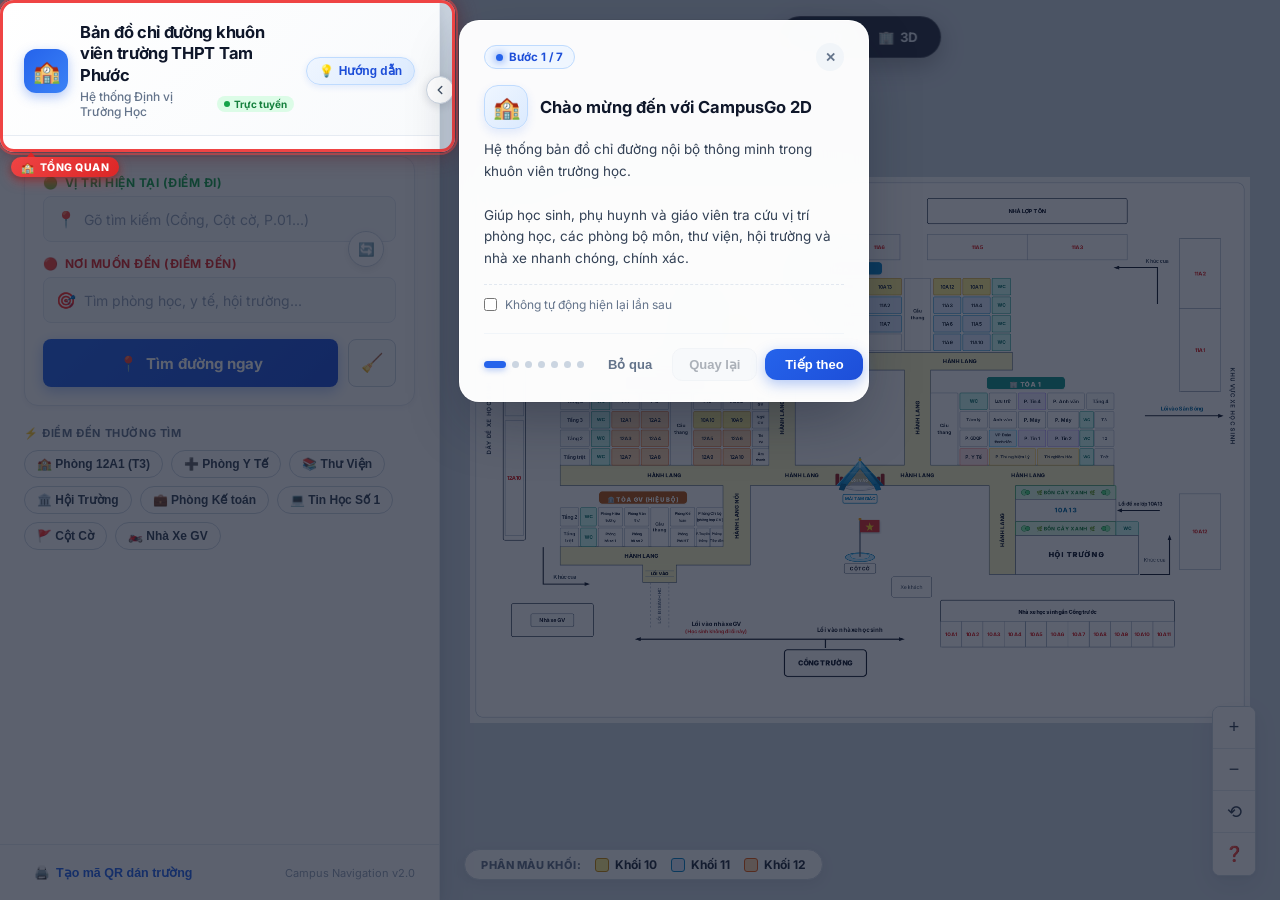
==== commit 029108c5: "Dich Toa GV sang phai de khoang cach voi day xe 12A10 bang loi di phia tren" ====
--- a/index.html
+++ b/index.html
@@ -405,9 +405,9 @@
             <text x="38" y="495" class="center-text" font-size="12px" font-weight="bold" fill="#334155" transform="rotate(-90 38 495)" letter-spacing="1.5px">DÃY ĐỂ XE HỌC SINH</text>
 
             <!-- Mũi tên góc cua Tây Nam: đặt ngay giữa khoảng trắng đường xe chạy -->
-            <path d="M 150,760 L 150,835 L 215,835" class="arrow-line" />
-            <polygon points="215,831 226,835 215,839" class="arrow-head" />
-            <text x="184" y="820" class="center-text" font-size="11px" font-weight="bold" fill="#475569">Khúc cua</text>
+            <path d="M 150,760 L 150,835 L 235,835" class="arrow-line" />
+            <polygon points="235,831 246,835 235,839" class="arrow-head" />
+            <text x="195" y="820" class="center-text" font-size="11px" font-weight="bold" fill="#475569">Khúc cua</text>
           </g>
 
           <!-- 4. CẠNH PHÍA ĐÔNG (BÊN PHẢI): DÃY XE HỌC SINH (11A2, 11A1 LIỀN NHAU & 10A12) -->
@@ -588,8 +588,8 @@
           <!-- HỆ THỐNG HÀNH LANG TOÀN TRƯỜNG NỐI THÔNG LIỀN MẠCH 100% (KHÔNG VẾT CẮT)-->
           <!-- ===================================================================== -->
           <g id="campus-hallways-network">
-            <!-- Khối hành lang thống nhất xuyên suốt mọi dãy nhà, hành lang nối Dãy B sang Dãy Hành chính đối diện cửa 12A9 -->
-            <path id="unified-campus-hallways" class="hallway-band" d="M 385,360 H 1113 V 396 H 945 V 591 H 1321 V 633 H 1119 V 815 H 1065 V 633 H 515 V 796 H 125 V 758 H 459 V 633 H 185 V 591 H 613 V 396 H 385 Z M 667,396 H 891 V 591 H 667 Z" fill="#fef9c3" stroke="#64748b" stroke-width="1.3" stroke-linejoin="round" fill-rule="evenodd" />
+            <!-- Khối hành lang thống nhất xuyên suốt mọi dãy nhà, hành lang nối Dãy B sang Dãy Hành chính đối diện cửa 12A10 -->
+            <path id="unified-campus-hallways" class="hallway-band" d="M 385,360 H 1113 V 396 H 945 V 591 H 1321 V 633 H 1119 V 815 H 1065 V 633 H 575 V 796 H 185 V 758 H 519 V 633 H 185 V 591 H 613 V 396 H 385 Z M 667,396 H 891 V 591 H 667 Z" fill="#fef9c3" stroke="#64748b" stroke-width="1.3" stroke-linejoin="round" fill-rule="evenodd" />
             
             <!-- Nhãn HÀNH LANG các trục phía Bắc -->
             <text x="635" y="378" class="hallway-text">HÀNH LANG</text>
@@ -685,16 +685,16 @@
             <text x="681" y="612" class="hallway-text">HÀNH LANG</text>
             <text x="918" y="612" class="hallway-text">HÀNH LANG</text>
             <text x="1145" y="612" class="hallway-text">HÀNH LANG</text>
-            <!-- Hành lang nối Tòa 3 và Tòa GV: Thẳng đối diện cửa lớp 12A9 (X=487) -->
-            <text x="487" y="695" class="hallway-text" transform="rotate(-90 487 695)">HÀNH LANG NỐI</text>
-          </g>
-
-
-          <!-- ===================================================================== -->
-          <!-- 6. DÃY HÀNH CHÍNH (HIỆU BỘ - NẰM GỌN TỪ X=125 ĐẾN X=459 CHUẨN SƠ ĐỒ)   -->
-          <!-- PHÍA ĐÔNG GIÁP HÀNH LANG NỐI (X=459..515) ĐỐI DIỆN CỬA PHÒNG 12A9        -->
-          <!-- ===================================================================== -->
-          <g id="building-Admin" transform="translate(125, 675)">
+            <!-- Hành lang nối Tòa 3 và Tòa GV: Thẳng đối diện cửa lớp 12A10 (X=547) -->
+            <text x="547" y="695" class="hallway-text" transform="rotate(-90 547 695)">HÀNH LANG NỐI</text>
+          </g>
+
+
+          <!-- ===================================================================== -->
+          <!-- 6. DÃY HÀNH CHÍNH (HIỆU BỘ - NẰM GỌN TỪ X=185 ĐẾN X=519 CHUẨN SƠ ĐỒ)   -->
+          <!-- KHOẢNG CÁCH VỚI BÃI ĐỂ XE 12A10 BẰNG ĐOẠN ĐƯỜNG TRẮNG PHÍA TRÊN (=71px)  -->
+          <!-- ===================================================================== -->
+          <g id="building-Admin" transform="translate(185, 675)">
             <!-- Biển TÒA GV (HIỆU BỘ) nổi bật theo sơ đồ chỉ dẫn -->
             <rect x="80" y="-30" width="180" height="25" rx="6" fill="#b45309" filter="url(#boxShadow)" />
             <text x="170" y="-14" text-anchor="middle" dominant-baseline="central" fill="#ffffff" font-size="12px" font-weight="900" letter-spacing="1.2px">🏛️ TÒA GV (HIỆU BỘ)</text>
@@ -730,7 +730,7 @@
             <text x="251" y="15" class="rm-text" font-size="7.5px">Phòng Kế</text>
             <text x="251" y="29" class="rm-text" font-size="7.5px">toán</text>
 
-            <!-- Phòng Chi bộ (phòng họp GV): Nằm cạnh hành lang nối x=280..334 (tuyệt đối x=405..459) -->
+            <!-- Phòng Chi bộ (phòng họp GV): Nằm cạnh hành lang nối x=280..334 (tuyệt đối x=465..519) -->
             <rect x="280" y="3" width="54" height="38" rx="2" fill="#ffffff" stroke="#94a3b8" stroke-width="1.1" class="map-interactive-room" data-loc-id="phong_chi_bo" />
             <text x="307" y="15" class="rm-text" font-size="8px">Phòng Chi bộ</text>
             <text x="307" y="28" class="rm-text" font-size="7.5px">(phòng họp GV)</text>
@@ -766,7 +766,7 @@
 
           <!-- NHÃN HÀNH LANG ĐÁY DÃY HÀNH CHÍNH -->
           <g id="hallway-under-Admin-label">
-            <text x="285" y="777" class="hallway-text">HÀNH LANG</text>
+            <text x="352" y="777" class="hallway-text">HÀNH LANG</text>
           </g>
 
           <!-- ===================================================================== -->
@@ -775,21 +775,21 @@
           <g id="entrance-admin-complex" class="map-interactive-room" data-loc-id="loi_vao_hanh_chinh" cursor="pointer">
             <title>Lối vào Sảnh Dãy Hành Chính (Mặt đất)</title>
             <!-- Khối sảnh đón nhô ra từ hành lang -->
-            <rect x="294" y="796" width="70" height="36" fill="#fef9c3" stroke="#64748b" stroke-width="1.3" rx="2" />
+            <rect x="354" y="796" width="70" height="36" fill="#fef9c3" stroke="#64748b" stroke-width="1.3" rx="2" />
             <!-- Mở thông sàn hành lang vào sảnh (xóa vách ngăn y=796) -->
-            <line x1="295" y1="796" x2="363" y2="796" stroke="#fef9c3" stroke-width="2.6" />
+            <line x1="355" y1="796" x2="423" y2="796" stroke="#fef9c3" stroke-width="2.6" />
 
             <!-- Các bậc thềm tam cấp -->
-            <line x1="300" y1="808" x2="358" y2="808" stroke="#94a3b8" stroke-width="1.2" stroke-linecap="round" />
-            <line x1="300" y1="820" x2="358" y2="820" stroke="#94a3b8" stroke-width="1.2" stroke-linecap="round" />
+            <line x1="360" y1="808" x2="418" y2="808" stroke="#94a3b8" stroke-width="1.2" stroke-linecap="round" />
+            <line x1="360" y1="820" x2="418" y2="820" stroke="#94a3b8" stroke-width="1.2" stroke-linecap="round" />
 
             <!-- Nhãn LỐI VÀO -->
-            <text x="329" y="814" font-size="9px" font-weight="900" fill="#0f172a" text-anchor="middle" dominant-baseline="central" letter-spacing="0.5px">LỐI VÀO</text>
+            <text x="389" y="814" font-size="9px" font-weight="900" fill="#0f172a" text-anchor="middle" dominant-baseline="central" letter-spacing="0.5px">LỐI VÀO</text>
 
             <!-- Lối đi bộ có vạch lát gạch từ đường nội bộ lên sảnh đón -->
-            <line x1="310" y1="832" x2="310" y2="926" stroke="#94a3b8" stroke-width="1.2" stroke-dasharray="4,4" />
-            <line x1="348" y1="832" x2="348" y2="926" stroke="#94a3b8" stroke-width="1.2" stroke-dasharray="4,4" />
-            <text x="329" y="880" font-size="9.5px" font-weight="bold" fill="#64748b" text-anchor="middle" dominant-baseline="central" transform="rotate(-90 329 880)">LỐI ĐI SẢNH HC</text>
+            <line x1="370" y1="832" x2="370" y2="926" stroke="#94a3b8" stroke-width="1.2" stroke-dasharray="4,4" />
+            <line x1="408" y1="832" x2="408" y2="926" stroke="#94a3b8" stroke-width="1.2" stroke-dasharray="4,4" />
+            <text x="389" y="880" font-size="9.5px" font-weight="bold" fill="#64748b" text-anchor="middle" dominant-baseline="central" transform="rotate(-90 389 880)">LỐI ĐI SẢNH HC</text>
           </g>
 
 
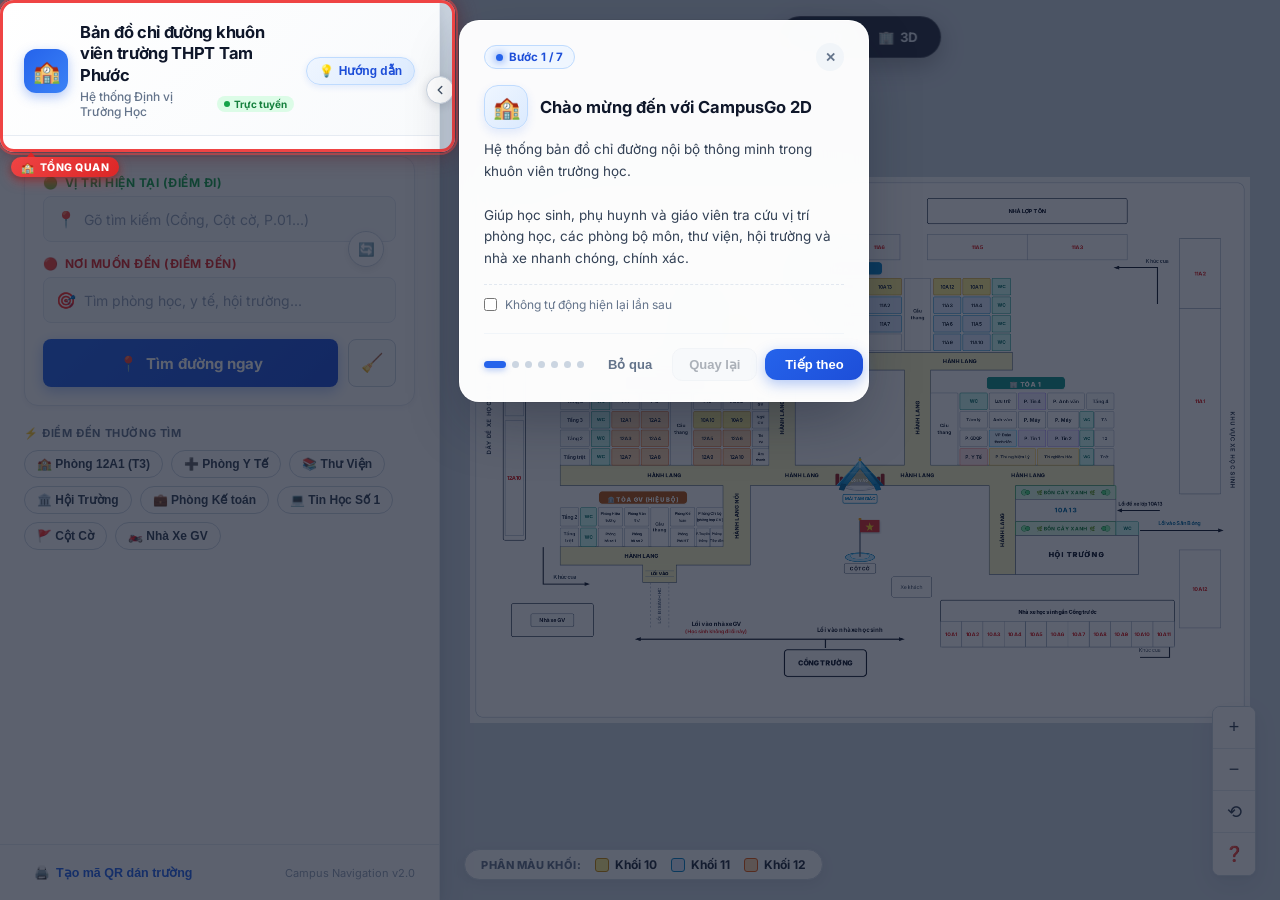
==== commit 88fa2b3f: "Dieu chinh vi tri loi vao san bong va bai xe 10A13 lech len tren chuan hinh 2" ====
--- a/index.html
+++ b/index.html
@@ -411,32 +411,36 @@
           </g>
 
           <!-- 4. CẠNH PHÍA ĐÔNG (BÊN PHẢI): DÃY XE HỌC SINH (11A2, 11A1 LIỀN NHAU & 10A12) -->
+          <!-- BÃI ĐỂ XE 10A13 LỆCH Ở PHÍA TRÊN LỐI VÀO SÂN BÓNG (CHUẨN 100% THEO HÌNH 2) -->
           <g id="parking-east">
-            <!-- Khung dãy xe liền nhau 11A2 & 11A1 theo đúng Hình 1 -->
+            <!-- Khung dãy xe liền nhau 11A2 & 11A1 chạy dọc dài xuống ngang bãi xe 10A13 theo đúng Hình 2 -->
             <g id="rack-11a2-11a1" transform="translate(1455, 126)">
-              <rect x="0" y="0" width="85" height="314" class="park-box" />
+              <rect x="0" y="0" width="85" height="524" class="park-box" />
               
               <!-- Ô 11A2 phía trên -->
               <rect x="0" y="0" width="85" height="144" class="park-cell map-interactive-room" data-loc-id="park_11a2" />
               <text x="42.5" y="72" class="park-red-text" font-size="12px">11A2</text>
 
-              <!-- Ô 11A1 gắn liền ngay bên dưới (liền nhau) -->
-              <rect x="0" y="144" width="85" height="170" class="park-cell map-interactive-room" data-loc-id="park_11a1" />
-              <text x="42.5" y="229" class="park-red-text" font-size="12px">11A1</text>
+              <!-- Ô 11A1 gắn liền ngay bên dưới, kéo dài xuống ngang bãi xe 10A13 (Y=270..650) -->
+              <rect x="0" y="144" width="85" height="380" class="park-cell map-interactive-room" data-loc-id="park_11a1" />
+              <text x="42.5" y="334" class="park-red-text" font-size="13px" font-weight="bold">11A1</text>
             </g>
 
-            <path d="M 1385,490 L 1535,490" class="arrow-line" />
-            <polygon points="1535,486 1546,490 1535,494" class="arrow-head" />
-            <text x="1460" y="475" class="center-text" font-size="11px" font-weight="700" fill="#0369a1">Lối vào Sân Bóng</text>
-
-            <rect x="1455" y="650" width="85" height="155" class="park-cell map-interactive-room" data-loc-id="park_10a12" />
-            <text x="1497" y="727" class="park-red-text" font-size="12px">10A12</text>
-
-            <text x="1565" y="470" class="center-text" font-size="12px" font-weight="bold" fill="#334155" transform="rotate(90 1565 470)" letter-spacing="1.5px">KHU VỰC XE HỌC SINH</text>
-
-            <path d="M 1375,815 L 1435,815 L 1435,745" class="arrow-line" />
-            <polygon points="1431,745 1435,734 1439,745" class="arrow-head" />
-            <text x="1405" y="785" class="center-text" font-size="10.5px" fill="#475569">Khúc cua</text>
+            <!-- Lối vào Sân Bóng: đặt ngay dưới ô 10A13 và ngang ô WC/đỉnh Hội Trường theo đúng Hình 2 -->
+            <path d="M 1375,725 L 1535,725" class="arrow-line" />
+            <polygon points="1535,721 1546,725 1535,729" class="arrow-head" />
+            <text x="1455" y="710" class="center-text" font-size="11px" font-weight="700" fill="#0369a1">Lối vào Sân Bóng</text>
+
+            <!-- Ô 10A12: nằm ở phía dưới Lối vào Sân Bóng, đối diện thân Hội Trường theo đúng Hình 2 -->
+            <rect x="1455" y="765" width="85" height="160" class="park-cell map-interactive-room" data-loc-id="park_10a12" />
+            <text x="1497" y="845" class="park-red-text" font-size="12px">10A12</text>
+
+            <text x="1565" y="560" class="center-text" font-size="12px" font-weight="bold" fill="#334155" transform="rotate(90 1565 560)" letter-spacing="1.5px">KHU VỰC XE HỌC SINH</text>
+
+            <!-- Mũi tên Khúc cua phía Đông: đi từ dưới chỉ lên ô 10A12 theo đúng Hình 2 -->
+            <path d="M 1375,985 L 1435,985 L 1435,935" class="arrow-line" />
+            <polygon points="1431,935 1435,924 1439,935" class="arrow-head" />
+            <text x="1395" y="970" class="center-text" font-size="10.5px" fill="#475569">Khúc cua</text>
           </g>
 
           <!-- 5. HÀNG DƯỚI CÙNG: NHÀ XE GV, CỔNG TRƯỜNG, NHÀ XE HỌC SINH CỔNG TRƯỚC -->
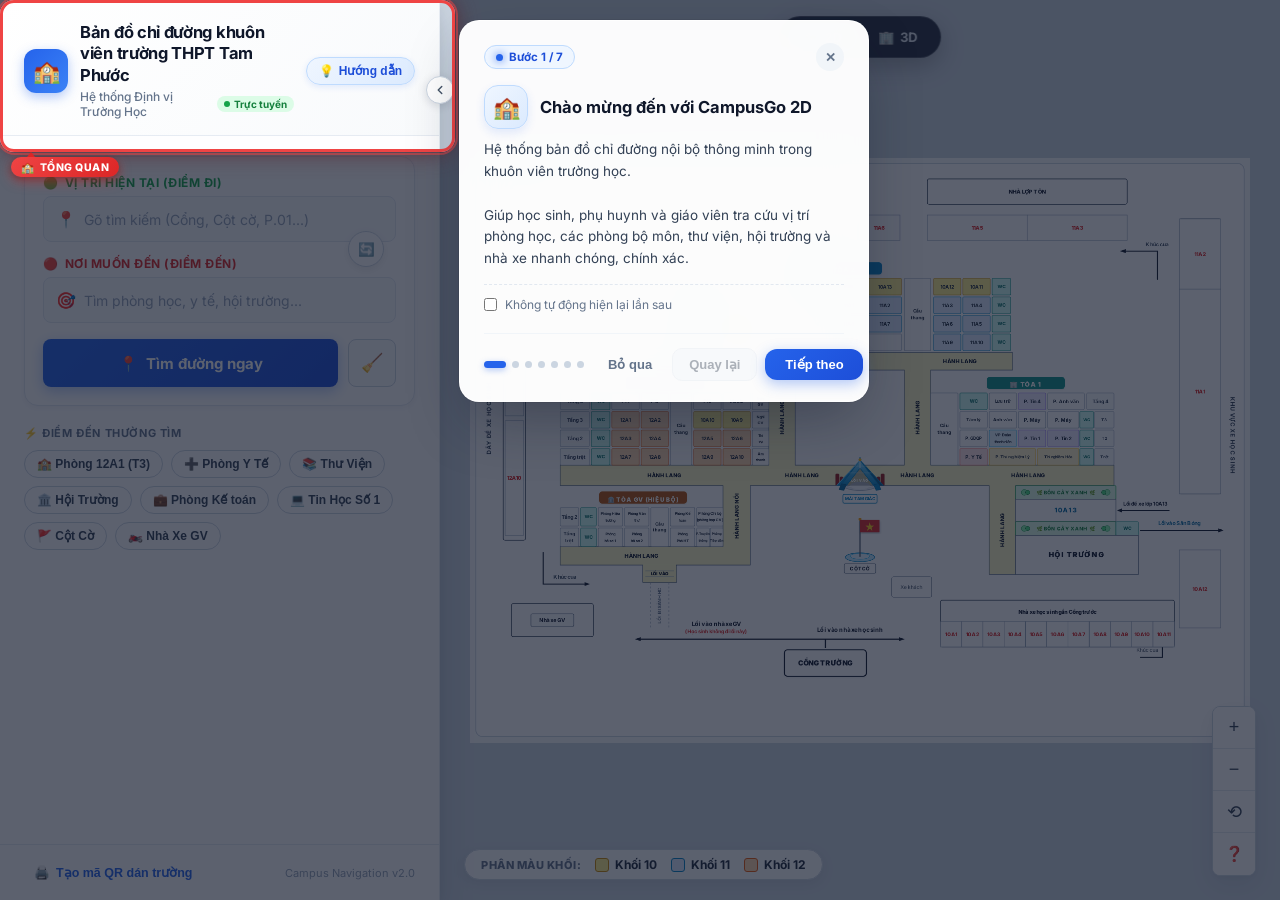
==== commit d49c0834: "Can doi toan bo ban do, mo rong khoang trang sau Toa 2 va can chinh cac mui ten khuc cua vao khoang " ====
--- a/index.html
+++ b/index.html
@@ -233,7 +233,7 @@
       </div>
 
                   <div id="map-svg-wrapper">
-        <svg id="main-map" xmlns="http://www.w3.org/2000/svg" viewBox="0 0 1600 1120" width="1600" height="1120" style="background-color: #f8fafc; font-family: 'Inter', -apple-system, BlinkMacSystemFont, 'Segoe UI', Roboto, 'Helvetica Neue', Arial, sans-serif;">
+        <svg id="main-map" xmlns="http://www.w3.org/2000/svg" viewBox="0 0 1600 1200" width="1600" height="1200" style="background-color: #f8fafc; font-family: 'Inter', -apple-system, BlinkMacSystemFont, 'Segoe UI', Roboto, 'Helvetica Neue', Arial, sans-serif;">
           <defs>
             <filter id="boxShadow" x="-10%" y="-10%" width="120%" height="120%">
               <feDropShadow dx="0" dy="2" stdDeviation="2" flood-color="#0f172a" flood-opacity="0.08"/>
@@ -311,7 +311,7 @@
           </defs>
 
           <!-- KHUNG BẢN ĐỒ NGOÀI CÙNG -->
-          <rect x="12" y="12" width="1576" height="1096" rx="14" fill="#ffffff" stroke="#cbd5e1" stroke-width="2" />
+          <rect x="12" y="12" width="1576" height="1176" rx="14" fill="#ffffff" stroke="#cbd5e1" stroke-width="2" />
 
           <!-- ========================================================================= -->
           <!-- I. HỆ THỐNG NHÀ XE NGOẠI VI THEO ẢNH 3 (AN TOÀN TUYỆT ĐỐI, KHÔNG ĐÈ TÒA) -->
@@ -379,20 +379,20 @@
               <text x="307.5" y="26" class="park-red-text" font-size="12px">11A3</text>
             </g>
 
-            <!-- Mũi tên khúc cua Đông Bắc: đặt ngay giữa đoạn trắng trống đường xe chạy y=186 -->
-            <path d="M 1410,260 L 1410,186 L 1332,186" class="arrow-line" />
-            <polygon points="1332,182 1320,186 1332,190" class="arrow-head" />
-            <text x="1410" y="172" class="center-text" font-size="10.5px" font-weight="bold" fill="#475569">Khúc cua</text>
+            <!-- Mũi tên khúc cua Đông Bắc: chỉ từ đường phía Đông rẽ vào khoảng trắng đường sau Dãy Tòa 2 -->
+            <path d="M 1410,250 L 1410,192 L 1345,192" class="arrow-line" />
+            <polygon points="1345,188 1333,192 1345,196" class="arrow-head" />
+            <text x="1410" y="178" class="center-text" font-size="10.5px" font-weight="bold" fill="#475569">Khúc cua</text>
           </g>
 
           <!-- 3. CẠNH PHÍA TÂY (BÊN TRÁI): DÃY ĐỂ XE HỌC SINH (12A9, 12A10) -->
           <g id="parking-west">
-            <!-- Mũi tên Khúc cua Tây Bắc: căn sang x=150 chĩa thẳng vào khoảng trắng lối đi giữa Dãy để xe và Dãy B -->
-            <path d="M 275,186 L 150,186 L 150,230" class="arrow-line" />
-            <polygon points="146,230 150,240 154,230" class="arrow-head" />
-            <text x="185" y="200" class="center-text" font-size="10.5px" font-weight="bold" fill="#475569">Khúc cua</text>
-
-            <g transform="translate(68, 245)">
+            <!-- Mũi tên Khúc cua Tây Bắc: rẽ từ đường sau Dãy Tòa 2 xuống khoảng trắng lối đi giữa Dãy để xe và Tòa 3 -->
+            <path d="M 260,192 L 150,192 L 150,250" class="arrow-line" />
+            <polygon points="146,250 150,260 154,250" class="arrow-head" />
+            <text x="185" y="178" class="center-text" font-size="10.5px" font-weight="bold" fill="#475569">Khúc cua</text>
+
+            <g transform="translate(68, 285)">
               <rect x="0" y="0" width="46" height="500" class="park-box" />
               
               <rect x="4" y="10" width="38" height="235" class="park-cell map-interactive-room" data-loc-id="park_12a9" />
@@ -402,12 +402,12 @@
               <text x="23" y="372" class="park-red-text" font-size="12px">12A10</text>
             </g>
 
-            <text x="38" y="495" class="center-text" font-size="12px" font-weight="bold" fill="#334155" transform="rotate(-90 38 495)" letter-spacing="1.5px">DÃY ĐỂ XE HỌC SINH</text>
-
-            <!-- Mũi tên góc cua Tây Nam: đặt ngay giữa khoảng trắng đường xe chạy -->
-            <path d="M 150,760 L 150,835 L 235,835" class="arrow-line" />
-            <polygon points="235,831 246,835 235,839" class="arrow-head" />
-            <text x="195" y="820" class="center-text" font-size="11px" font-weight="bold" fill="#475569">Khúc cua</text>
+            <text x="38" y="535" class="center-text" font-size="12px" font-weight="bold" fill="#334155" transform="rotate(-90 38 535)" letter-spacing="1.5px">DÃY ĐỂ XE HỌC SINH</text>
+
+            <!-- Mũi tên góc cua Tây Nam: đặt ngay giữa khoảng trắng đường xe chạy giữa Tòa GV và Nhà xe GV -->
+            <path d="M 150,810 L 150,875 L 235,875" class="arrow-line" />
+            <polygon points="235,871 246,875 235,879" class="arrow-head" />
+            <text x="195" y="860" class="center-text" font-size="11px" font-weight="bold" fill="#475569">Khúc cua</text>
           </g>
 
           <!-- 4. CẠNH PHÍA ĐÔNG (BÊN PHẢI): DÃY XE HỌC SINH (11A2, 11A1 LIỀN NHAU & 10A12) -->
@@ -415,41 +415,41 @@
           <g id="parking-east">
             <!-- Khung dãy xe liền nhau 11A2 & 11A1 chạy dọc dài xuống ngang bãi xe 10A13 theo đúng Hình 2 -->
             <g id="rack-11a2-11a1" transform="translate(1455, 126)">
-              <rect x="0" y="0" width="85" height="524" class="park-box" />
+              <rect x="0" y="0" width="85" height="564" class="park-box" />
               
               <!-- Ô 11A2 phía trên -->
               <rect x="0" y="0" width="85" height="144" class="park-cell map-interactive-room" data-loc-id="park_11a2" />
               <text x="42.5" y="72" class="park-red-text" font-size="12px">11A2</text>
 
-              <!-- Ô 11A1 gắn liền ngay bên dưới, kéo dài xuống ngang bãi xe 10A13 (Y=270..650) -->
-              <rect x="0" y="144" width="85" height="380" class="park-cell map-interactive-room" data-loc-id="park_11a1" />
-              <text x="42.5" y="334" class="park-red-text" font-size="13px" font-weight="bold">11A1</text>
+              <!-- Ô 11A1 gắn liền ngay bên dưới, kéo dài xuống ngang bãi xe 10A13 (Y=270..690) -->
+              <rect x="0" y="144" width="85" height="420" class="park-cell map-interactive-room" data-loc-id="park_11a1" />
+              <text x="42.5" y="354" class="park-red-text" font-size="13px" font-weight="bold">11A1</text>
             </g>
 
             <!-- Lối vào Sân Bóng: đặt ngay dưới ô 10A13 và ngang ô WC/đỉnh Hội Trường theo đúng Hình 2 -->
-            <path d="M 1375,725 L 1535,725" class="arrow-line" />
-            <polygon points="1535,721 1546,725 1535,729" class="arrow-head" />
-            <text x="1455" y="710" class="center-text" font-size="11px" font-weight="700" fill="#0369a1">Lối vào Sân Bóng</text>
+            <path d="M 1375,765 L 1535,765" class="arrow-line" />
+            <polygon points="1535,761 1546,765 1535,769" class="arrow-head" />
+            <text x="1455" y="750" class="center-text" font-size="11px" font-weight="700" fill="#0369a1">Lối vào Sân Bóng</text>
 
             <!-- Ô 10A12: nằm ở phía dưới Lối vào Sân Bóng, đối diện thân Hội Trường theo đúng Hình 2 -->
-            <rect x="1455" y="765" width="85" height="160" class="park-cell map-interactive-room" data-loc-id="park_10a12" />
-            <text x="1497" y="845" class="park-red-text" font-size="12px">10A12</text>
-
-            <text x="1565" y="560" class="center-text" font-size="12px" font-weight="bold" fill="#334155" transform="rotate(90 1565 560)" letter-spacing="1.5px">KHU VỰC XE HỌC SINH</text>
-
-            <!-- Mũi tên Khúc cua phía Đông: đi từ dưới chỉ lên ô 10A12 theo đúng Hình 2 -->
-            <path d="M 1375,985 L 1435,985 L 1435,935" class="arrow-line" />
-            <polygon points="1431,935 1435,924 1439,935" class="arrow-head" />
-            <text x="1395" y="970" class="center-text" font-size="10.5px" fill="#475569">Khúc cua</text>
+            <rect x="1455" y="805" width="85" height="160" class="park-cell map-interactive-room" data-loc-id="park_10a12" />
+            <text x="1497" y="885" class="park-red-text" font-size="12px">10A12</text>
+
+            <text x="1565" y="570" class="center-text" font-size="12px" font-weight="bold" fill="#334155" transform="rotate(90 1565 570)" letter-spacing="1.5px">KHU VỰC XE HỌC SINH</text>
+
+            <!-- Mũi tên Khúc cua phía Đông Nam: đi từ dưới rẽ lên vào khoảng trắng đường xe chạy giữa Hội trường và 10A12 -->
+            <path d="M 1375,1025 L 1420,1025 L 1420,930" class="arrow-line" />
+            <polygon points="1416,930 1420,918 1424,930" class="arrow-head" />
+            <text x="1390" y="1010" class="center-text" font-size="10.5px" fill="#475569">Khúc cua</text>
           </g>
 
           <!-- 5. HÀNG DƯỚI CÙNG: NHÀ XE GV, CỔNG TRƯỜNG, NHÀ XE HỌC SINH CỔNG TRƯỚC -->
           <g id="parking-bottom">
-            <rect x="85" y="875" width="168" height="68" class="park-box map-interactive-room" data-loc-id="nha_xe_gv" />
-            <rect x="125" y="896" width="88" height="26" rx="3" fill="#f8fafc" stroke="#64748b" stroke-width="1.2" />
-            <text x="169" y="909" class="center-text" font-size="11px" font-weight="bold" fill="#0f172a">Nhà xe GV</text>
-
-            <g transform="translate(645, 970)">
+            <rect x="85" y="915" width="168" height="68" class="park-box map-interactive-room" data-loc-id="nha_xe_gv" />
+            <rect x="125" y="936" width="88" height="26" rx="3" fill="#f8fafc" stroke="#64748b" stroke-width="1.2" />
+            <text x="169" y="949" class="center-text" font-size="11px" font-weight="bold" fill="#0f172a">Nhà xe GV</text>
+
+            <g transform="translate(645, 1010)">
               <rect x="0" y="0" width="168" height="54" rx="6" fill="#ffffff" stroke="#0f172a" stroke-width="2.2" filter="url(#boxShadow)" class="map-interactive-room" data-loc-id="cong_truong" />
               <text x="84" y="27" class="center-text" font-size="14.5px" font-weight="900" fill="#0f172a" letter-spacing="0.5px">CỔNG TRƯỜNG</text>
 
@@ -465,10 +465,10 @@
               <text x="135" y="-42" class="center-text" font-size="12px" font-weight="bold" fill="#0f172a">Lối vào nhà xe học sinh</text>
             </g>
 
-            <rect x="865" y="820" width="82" height="42" rx="4" fill="#ffffff" stroke="#64748b" stroke-width="1.2" />
-            <text x="906" y="841" class="center-text" font-size="10.5px" fill="#475569">Xe khách</text>
-
-            <g transform="translate(965, 868)">
+            <rect x="865" y="860" width="82" height="42" rx="4" fill="#ffffff" stroke="#64748b" stroke-width="1.2" />
+            <text x="906" y="881" class="center-text" font-size="10.5px" fill="#475569">Xe khách</text>
+
+            <g transform="translate(965, 908)">
               <rect x="0" y="0" width="480" height="96" class="park-box" />
               <text x="240" y="24" class="park-label" font-size="12px">Nhà xe học sinh gần Cổng trước</text>
 
@@ -497,7 +497,7 @@
           <!-- ===================================================================== -->
           <!-- 1. DÃY A - TRÊN CÙNG: TÒA 2 (KHỐI 10, 11 & THƯ VIỆN)                   -->
           <!-- ===================================================================== -->
-          <g id="building-A" transform="translate(385, 205)">
+          <g id="building-A" transform="translate(385, 245)">
             <!-- Biển TÒA 2 nổi bật theo sơ đồ chỉ dẫn -->
             <rect x="284" y="-30" width="176" height="25" rx="6" fill="#0284c7" filter="url(#boxShadow)" />
             <text x="372" y="-14" text-anchor="middle" dominant-baseline="central" fill="#ffffff" font-size="13px" font-weight="900" letter-spacing="1.5px">🏢 TÒA 2</text>
@@ -593,20 +593,23 @@
           <!-- ===================================================================== -->
           <g id="campus-hallways-network">
             <!-- Khối hành lang thống nhất xuyên suốt mọi dãy nhà, hành lang nối Dãy B sang Dãy Hành chính đối diện cửa 12A10 -->
-            <path id="unified-campus-hallways" class="hallway-band" d="M 385,360 H 1113 V 396 H 945 V 591 H 1321 V 633 H 1119 V 815 H 1065 V 633 H 575 V 796 H 185 V 758 H 519 V 633 H 185 V 591 H 613 V 396 H 385 Z M 667,396 H 891 V 591 H 667 Z" fill="#fef9c3" stroke="#64748b" stroke-width="1.3" stroke-linejoin="round" fill-rule="evenodd" />
+            <path id="unified-campus-hallways" class="hallway-band" d="M 385,400 H 1113 V 436 H 945 V 631 H 1321 V 673 H 1119 V 855 H 1065 V 673 H 575 V 836 H 185 V 798 H 519 V 673 H 185 V 631 H 613 V 436 H 385 Z M 667,436 H 891 V 631 H 667 Z" fill="#fef9c3" stroke="#64748b" stroke-width="1.3" stroke-linejoin="round" fill-rule="evenodd" />
             
             <!-- Nhãn HÀNH LANG các trục phía Bắc -->
-            <text x="635" y="378" class="hallway-text">HÀNH LANG</text>
-            <text x="1005" y="378" class="hallway-text">HÀNH LANG</text>
-            <text x="640" y="493" class="hallway-text" transform="rotate(-90 640 493)">HÀNH LANG</text>
-            <text x="918" y="493" class="hallway-text" transform="rotate(-90 918 493)">HÀNH LANG</text>
+            <text x="635" y="418" class="hallway-text">HÀNH LANG</text>
+            <text x="1005" y="418" class="hallway-text">HÀNH LANG</text>
+            <text x="640" y="533" class="hallway-text" transform="rotate(-90 640 533)">HÀNH LANG</text>
+            <text x="918" y="533" class="hallway-text" transform="rotate(-90 918 533)">HÀNH LANG</text>
           </g>
 
 
           <!-- ===================================================================== -->
           <!-- 3. DÃY B (PHÍA TÂY): TÒA 3 (KHỐI 12 & 10A10, 10A9)                      -->
           <!-- ===================================================================== -->
-          <g id="building-B" transform="translate(185, 440)">
+          <!-- ===================================================================== -->
+          <!-- 3. DÃY B (PHÍA TÂY): TÒA 3 (KHỐI 12 & 10A10, 10A9)                      -->
+          <!-- ===================================================================== -->
+          <g id="building-B" transform="translate(185, 480)">
             <!-- Biển TÒA 3 nổi bật theo sơ đồ chỉ dẫn -->
             <rect x="135" y="-30" width="160" height="25" rx="6" fill="#7c3aed" filter="url(#boxShadow)" />
             <text x="215" y="-14" text-anchor="middle" dominant-baseline="central" fill="#ffffff" font-size="13px" font-weight="900" letter-spacing="1.5px">🏢 TÒA 3</text>
@@ -685,12 +688,12 @@
           <!-- 4. NHÃN HÀNH LANG NGANG GIỮA SÂN & HÀNH LANG NỐI XUỐNG DÃY HÀNH CHÍNH   -->
           <!-- ===================================================================== -->
           <g id="hallway-middle-labels">
-            <text x="399" y="612" class="hallway-text">HÀNH LANG</text>
-            <text x="681" y="612" class="hallway-text">HÀNH LANG</text>
-            <text x="918" y="612" class="hallway-text">HÀNH LANG</text>
-            <text x="1145" y="612" class="hallway-text">HÀNH LANG</text>
+            <text x="399" y="652" class="hallway-text">HÀNH LANG</text>
+            <text x="681" y="652" class="hallway-text">HÀNH LANG</text>
+            <text x="918" y="652" class="hallway-text">HÀNH LANG</text>
+            <text x="1145" y="652" class="hallway-text">HÀNH LANG</text>
             <!-- Hành lang nối Tòa 3 và Tòa GV: Thẳng đối diện cửa lớp 12A10 (X=547) -->
-            <text x="547" y="695" class="hallway-text" transform="rotate(-90 547 695)">HÀNH LANG NỐI</text>
+            <text x="547" y="735" class="hallway-text" transform="rotate(-90 547 735)">HÀNH LANG NỐI</text>
           </g>
 
 
@@ -698,7 +701,7 @@
           <!-- 6. DÃY HÀNH CHÍNH (HIỆU BỘ - NẰM GỌN TỪ X=185 ĐẾN X=519 CHUẨN SƠ ĐỒ)   -->
           <!-- KHOẢNG CÁCH VỚI BÃI ĐỂ XE 12A10 BẰNG ĐOẠN ĐƯỜNG TRẮNG PHÍA TRÊN (=71px)  -->
           <!-- ===================================================================== -->
-          <g id="building-Admin" transform="translate(185, 675)">
+          <g id="building-Admin" transform="translate(185, 715)">
             <!-- Biển TÒA GV (HIỆU BỘ) nổi bật theo sơ đồ chỉ dẫn -->
             <rect x="80" y="-30" width="180" height="25" rx="6" fill="#b45309" filter="url(#boxShadow)" />
             <text x="170" y="-14" text-anchor="middle" dominant-baseline="central" fill="#ffffff" font-size="12px" font-weight="900" letter-spacing="1.2px">🏛️ TÒA GV (HIỆU BỘ)</text>
@@ -770,7 +773,7 @@
 
           <!-- NHÃN HÀNH LANG ĐÁY DÃY HÀNH CHÍNH -->
           <g id="hallway-under-Admin-label">
-            <text x="352" y="777" class="hallway-text">HÀNH LANG</text>
+            <text x="352" y="817" class="hallway-text">HÀNH LANG</text>
           </g>
 
           <!-- ===================================================================== -->
@@ -779,32 +782,29 @@
           <g id="entrance-admin-complex" class="map-interactive-room" data-loc-id="loi_vao_hanh_chinh" cursor="pointer">
             <title>Lối vào Sảnh Dãy Hành Chính (Mặt đất)</title>
             <!-- Khối sảnh đón nhô ra từ hành lang -->
-            <rect x="354" y="796" width="70" height="36" fill="#fef9c3" stroke="#64748b" stroke-width="1.3" rx="2" />
-            <!-- Mở thông sàn hành lang vào sảnh (xóa vách ngăn y=796) -->
-            <line x1="355" y1="796" x2="423" y2="796" stroke="#fef9c3" stroke-width="2.6" />
+            <rect x="354" y="836" width="70" height="36" fill="#fef9c3" stroke="#64748b" stroke-width="1.3" rx="2" />
+            <!-- Mở thông sàn hành lang vào sảnh (xóa vách ngăn y=836) -->
+            <line x1="355" y1="836" x2="423" y2="836" stroke="#fef9c3" stroke-width="2.6" />
 
             <!-- Các bậc thềm tam cấp -->
-            <line x1="360" y1="808" x2="418" y2="808" stroke="#94a3b8" stroke-width="1.2" stroke-linecap="round" />
-            <line x1="360" y1="820" x2="418" y2="820" stroke="#94a3b8" stroke-width="1.2" stroke-linecap="round" />
+            <line x1="360" y1="848" x2="418" y2="848" stroke="#94a3b8" stroke-width="1.2" stroke-linecap="round" />
+            <line x1="360" y1="860" x2="418" y2="860" stroke="#94a3b8" stroke-width="1.2" stroke-linecap="round" />
 
             <!-- Nhãn LỐI VÀO -->
-            <text x="389" y="814" font-size="9px" font-weight="900" fill="#0f172a" text-anchor="middle" dominant-baseline="central" letter-spacing="0.5px">LỐI VÀO</text>
+            <text x="389" y="854" font-size="9px" font-weight="900" fill="#0f172a" text-anchor="middle" dominant-baseline="central" letter-spacing="0.5px">LỐI VÀO</text>
 
             <!-- Lối đi bộ có vạch lát gạch từ đường nội bộ lên sảnh đón -->
-            <line x1="370" y1="832" x2="370" y2="926" stroke="#94a3b8" stroke-width="1.2" stroke-dasharray="4,4" />
-            <line x1="408" y1="832" x2="408" y2="926" stroke="#94a3b8" stroke-width="1.2" stroke-dasharray="4,4" />
-            <text x="389" y="880" font-size="9.5px" font-weight="bold" fill="#64748b" text-anchor="middle" dominant-baseline="central" transform="rotate(-90 389 880)">LỐI ĐI SẢNH HC</text>
-          </g>
-
-
-          <!-- ===================================================================== -->
-          <!-- 7. MÁI TAM GIÁC & CỘT CỜ (TRUNG TÂM SÂN TRƯỜNG CHUẨN XÁC)            -->
-          <!-- ===================================================================== -->
+            <line x1="370" y1="872" x2="370" y2="966" stroke="#94a3b8" stroke-width="1.2" stroke-dasharray="4,4" />
+            <line x1="408" y1="872" x2="408" y2="966" stroke="#94a3b8" stroke-width="1.2" stroke-dasharray="4,4" />
+            <text x="389" y="920" font-size="9.5px" font-weight="bold" fill="#64748b" text-anchor="middle" dominant-baseline="central" transform="rotate(-90 389 920)">LỐI ĐI SẢNH HC</text>
+          </g>
+
+
           <!-- ===================================================================== -->
           <!-- 7. MÁI TAM GIÁC (THIẾT KẾ 3D CHUẨN XÁC THEO ẢNH CHỤP THỰC TẾ)        -->
           <!-- ĐỈNH CHÓP NẰM CHÍNH GIỮA TRỤC DỌC BẢN ĐỒ (X = 750 + 50 = 800)         -->
           <!-- ===================================================================== -->
-          <g id="canopy-triangle" transform="translate(750, 575)" class="map-interactive-room" data-loc-id="canopy_triangle">
+          <g id="canopy-triangle" transform="translate(750, 615)" class="map-interactive-room" data-loc-id="canopy_triangle">
             <!-- 1. BẬC THỀM BÁN NGUYỆT PHÍA TRƯỚC SẢNH (CHUẨN ẢNH THỰC TẾ) -->
             <path d="M 12,58 A 42,18 0 0,0 88,58 Z" fill="#e2e8f0" stroke="#94a3b8" stroke-width="1.2" />
             <path d="M 22,58 A 32,13 0 0,0 78,58 Z" fill="#f8fafc" stroke="#cbd5e1" stroke-width="1" />
@@ -848,7 +848,7 @@
             <text x="50" y="85" class="center-text" fill="#0284c7" font-size="9px" font-weight="bold">MÁI TAM GIÁC</text>
           </g>
 
-          <g id="flagpole-center" transform="translate(760, 695)" class="map-interactive-room" data-loc-id="cot_co">
+          <g id="flagpole-center" transform="translate(760, 735)" class="map-interactive-room" data-loc-id="cot_co">
             <ellipse cx="40" cy="85" rx="30" ry="9" fill="#bae6fd" stroke="#0284c7" stroke-width="1.3" />
             <ellipse cx="40" cy="83" rx="20" ry="6" fill="#e0f2fe" stroke="#38bdf8" stroke-width="1" />
             <line x1="40" y1="83" x2="40" y2="8" stroke="#475569" stroke-width="2.5" stroke-linecap="round" />
@@ -863,7 +863,7 @@
           <!-- ===================================================================== -->
           <!-- 8. DÃY BỘ MÔN / PHÒNG CHỨC NĂNG: TÒA 1 (GIỮA BÊN PHẢI THEO ĐÚNG ẢNH) -->
           <!-- ===================================================================== -->
-          <g id="building-Dept" transform="translate(945, 440)">
+          <g id="building-Dept" transform="translate(945, 480)">
             <!-- Biển TÒA 1 nổi bật theo sơ đồ chỉ dẫn -->
             <rect x="115" y="-30" width="160" height="25" rx="6" fill="#0d9488" filter="url(#boxShadow)" />
             <text x="195" y="-14" text-anchor="middle" dominant-baseline="central" fill="#ffffff" font-size="13px" font-weight="900" letter-spacing="1.5px">🏢 TÒA 1</text>
@@ -914,11 +914,11 @@
           <!-- Hành lang dọc xuống Hội trường (chạy suốt cạnh trái toàn bộ cụm) -->
           <!-- NHÃN HÀNH LANG XUỐNG HỘI TRƯỜNG -->
           <g id="hallway-to-Hall-label">
-            <text x="1092" y="724" class="hallway-text" transform="rotate(-90 1092 724)">HÀNH LANG</text>
+            <text x="1092" y="764" class="hallway-text" transform="rotate(-90 1092 764)">HÀNH LANG</text>
           </g>
 
           <!-- Cụm Hội Trường & Bãi xe 10A13 kẹp giữa 2 Bồn cây (Theo đúng ảnh người dùng gửi) -->
-          <g id="building-Hall-cluster" transform="translate(1119, 633)">
+          <g id="building-Hall-cluster" transform="translate(1119, 673)">
             <!-- 1. BỒN CÂY PHÍA TRÊN KẸP CHỖ ĐỂ XE 10A13 -->
             <g id="bon-cay-tren">
               <rect x="0" y="0" width="206" height="28" rx="2" class="bon-cay" />
@@ -935,9 +935,9 @@
             <text x="103" y="51" class="center-text rm-blue" font-size="13px" font-weight="900" letter-spacing="1.5px">10A13</text>
 
             <!-- Mũi tên Lối để xe lớp 10A13 chỉ từ bên phải vào -->
-            <path d="M 295,51 L 218,51" class="arrow-line" />
+            <path d="M 315,51 L 218,51" class="arrow-line" />
             <polygon points="218,47 208,51 218,55" class="arrow-head" />
-            <text x="256" y="37" class="center-text" font-size="10.5px" font-weight="bold" fill="#0f172a">Lối để xe lớp 10A13</text>
+            <text x="266" y="37" class="center-text" font-size="10.5px" font-weight="bold" fill="#0f172a">Lối để xe lớp 10A13</text>
 
             <!-- 3. BỒN CÂY PHÍA DƯỚI KẸP CHỖ ĐỂ XE 10A13 -->
             <g id="bon-cay-duoi" transform="translate(0, 74)">
--- a/style.css
+++ b/style.css
@@ -1004,7 +1004,7 @@
   top: 0;
   left: 0;
   width: 1600px;
-  height: 1120px;
+  height: 1200px;
   transform-origin: 0 0;
   will-change: transform;
   transition: transform 0.05s ease-out;
@@ -1013,7 +1013,7 @@
 #main-map {
   display: block;
   width: 1600px;
-  height: 1120px;
+  height: 1200px;
   user-select: none;
 }
 
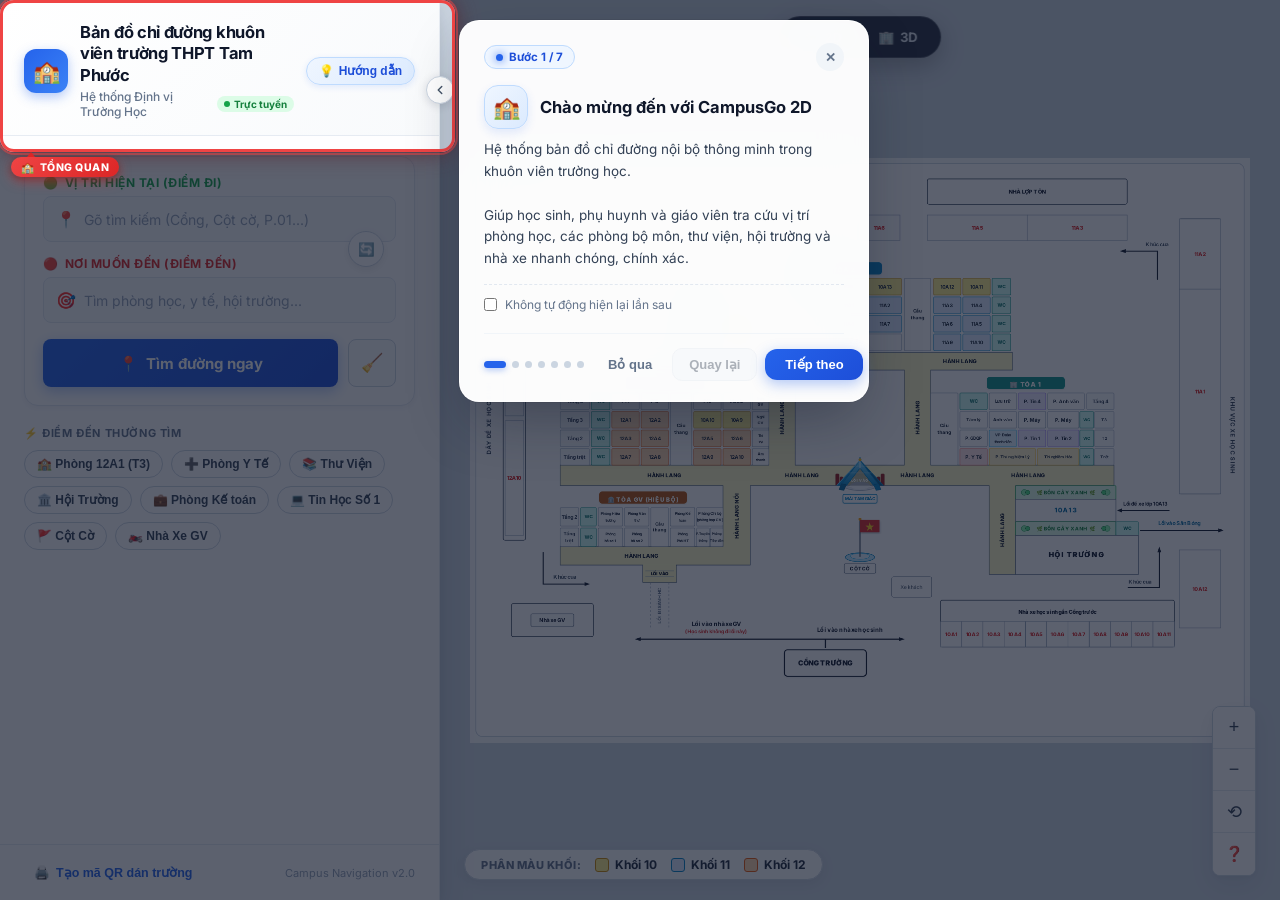
==== commit 9e1dc6da: "Dieu chinh mui ten khuc cua Dong Nam xich len tren khoang trang duong di giua Hoi truong va 10A12, k" ====
--- a/index.html
+++ b/index.html
@@ -437,10 +437,10 @@
 
             <text x="1565" y="570" class="center-text" font-size="12px" font-weight="bold" fill="#334155" transform="rotate(90 1565 570)" letter-spacing="1.5px">KHU VỰC XE HỌC SINH</text>
 
-            <!-- Mũi tên Khúc cua phía Đông Nam: đi từ dưới rẽ lên vào khoảng trắng đường xe chạy giữa Hội trường và 10A12 -->
-            <path d="M 1375,1025 L 1420,1025 L 1420,930" class="arrow-line" />
-            <polygon points="1416,930 1420,918 1424,930" class="arrow-head" />
-            <text x="1390" y="1010" class="center-text" font-size="10.5px" fill="#475569">Khúc cua</text>
+            <!-- Mũi tên Khúc cua phía Đông Nam: từ đường trước Hội trường rẽ lên vào khoảng trắng đường xe chạy giữa Hội trường và 10A12 -->
+            <path d="M 1350,882 L 1414,882 L 1414,810" class="arrow-line" />
+            <polygon points="1410,810 1414,798 1418,810" class="arrow-head" />
+            <text x="1375" y="870" class="center-text" font-size="10.5px" font-weight="bold" fill="#475569">Khúc cua</text>
           </g>
 
           <!-- 5. HÀNG DƯỚI CÙNG: NHÀ XE GV, CỔNG TRƯỜNG, NHÀ XE HỌC SINH CỔNG TRƯỚC -->
--- a/style.css
+++ b/style.css
@@ -1347,20 +1347,30 @@
 
 .popover-photo-building {
   position: absolute;
-  top: 10px;
+  bottom: 8px;
   left: 10px;
+  top: auto;
+  right: auto;
+  height: auto;
+  max-height: 24px;
   z-index: 5;
-  background: rgba(15, 23, 42, 0.82);
+  display: inline-flex;
+  align-items: center;
+  background: rgba(15, 23, 42, 0.78);
   backdrop-filter: blur(6px);
   -webkit-backdrop-filter: blur(6px);
-  color: #ffffff;
-  font-size: 11px;
+  color: #38bdf8;
+  font-size: 10.5px;
   font-weight: 700;
-  padding: 4px 10px;
-  border-radius: 20px;
-  border: 1px solid rgba(255, 255, 255, 0.25);
+  padding: 3px 8px;
+  border-radius: 12px;
+  border: 1px solid rgba(255, 255, 255, 0.2);
   box-shadow: 0 2px 6px rgba(0,0,0,0.3);
   pointer-events: none;
+  max-width: calc(100% - 70px);
+  white-space: nowrap;
+  overflow: hidden;
+  text-overflow: ellipsis;
 }
 
 .popover-photo-badge {
@@ -2413,18 +2423,24 @@
 
   .popover-photo-building {
     position: absolute !important;
-    top: 10px !important;
+    bottom: 8px !important;
     left: 10px !important;
+    top: auto !important;
+    right: auto !important;
+    height: auto !important;
+    max-height: 24px !important;
     z-index: 10 !important;
-    background: rgba(15, 23, 42, 0.85) !important;
+    display: inline-flex !important;
+    align-items: center !important;
+    background: rgba(15, 23, 42, 0.78) !important;
     backdrop-filter: blur(6px) !important;
     -webkit-backdrop-filter: blur(6px) !important;
-    color: #ffffff !important;
-    font-size: 11px !important;
+    color: #38bdf8 !important;
+    font-size: 10px !important;
     font-weight: 700 !important;
-    padding: 4px 10px !important;
-    border-radius: 20px !important;
-    border: 1px solid rgba(255, 255, 255, 0.25) !important;
+    padding: 3px 8px !important;
+    border-radius: 12px !important;
+    border: 1px solid rgba(255, 255, 255, 0.2) !important;
     box-shadow: 0 2px 6px rgba(0, 0, 0, 0.3) !important;
     pointer-events: none !important;
     max-width: calc(100% - 70px) !important;
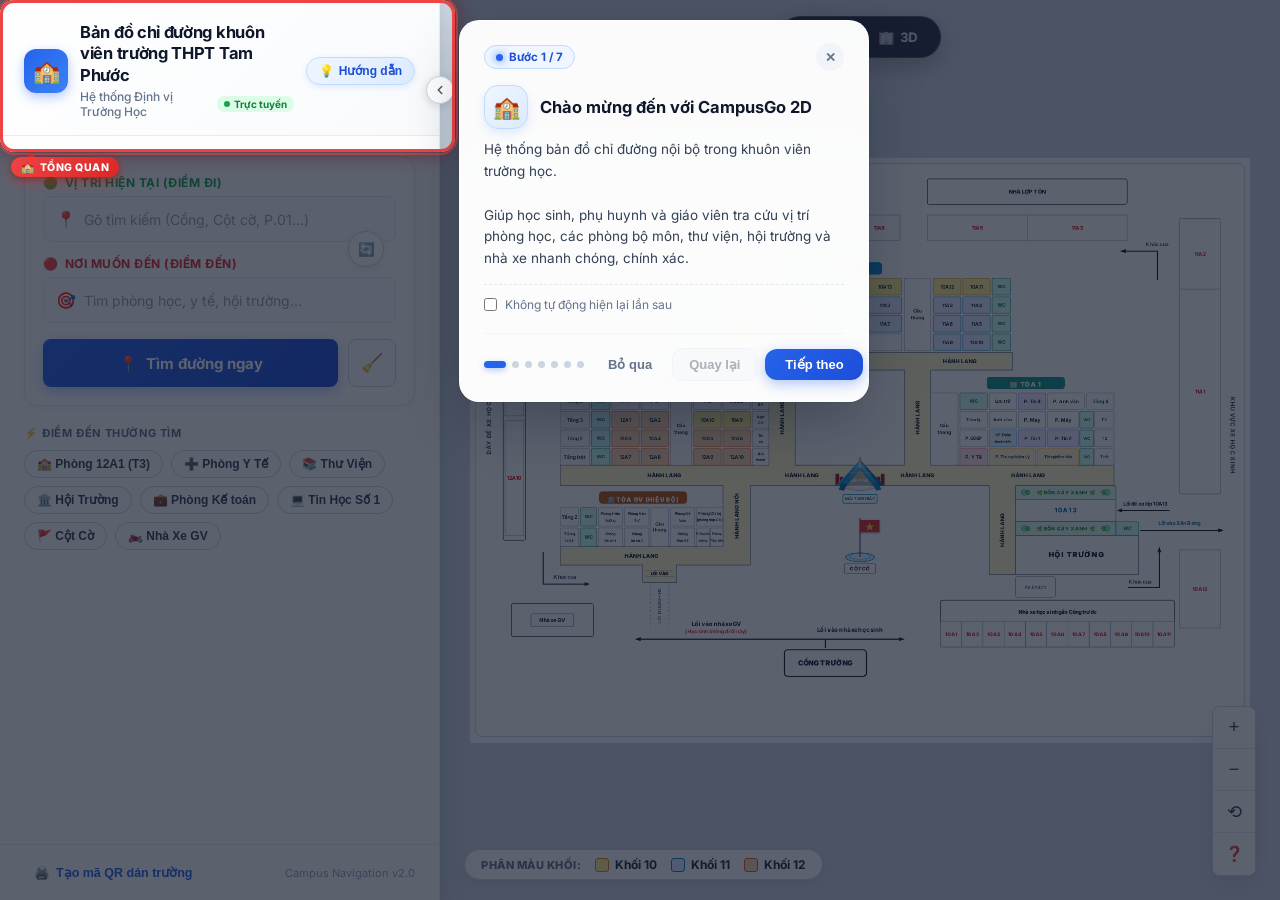
==== commit 889a9b29: "Sua loi cac tinh nang 3D (tween camera, tim duong, chon tang, dpad, tour, popover), dinh vi lai o xe" ====
--- a/index.html
+++ b/index.html
@@ -7,7 +7,7 @@
     content="width=device-width, initial-scale=1.0, maximum-scale=5.0, user-scalable=yes, viewport-fit=cover">
   <title>Bản đồ chỉ đường khuôn viên trường THPT Tam Phước</title>
   <meta name="description"
-    content="Hệ thống chỉ đường nội bộ khuôn viên trường THPT Tam Phước thông minh, hỗ trợ quét mã QR tại chỗ, tìm kiếm phòng học, cầu thang và dẫn đường trực quan.">
+    content="Hệ thống chỉ đường nội bộ khuôn viên trường THPT Tam Phước, hỗ trợ quét mã QR tại chỗ, tìm kiếm phòng học, cầu thang và dẫn đường trực quan.">
   <link rel="preconnect" href="https://fonts.googleapis.com">
   <link rel="preconnect" href="https://fonts.gstatic.com" crossorigin>
   <link href="https://fonts.googleapis.com/css2?family=Inter:wght@300;400;500;600;700;800&display=swap" rel="stylesheet">
@@ -465,8 +465,8 @@
               <text x="135" y="-42" class="center-text" font-size="12px" font-weight="bold" fill="#0f172a">Lối vào nhà xe học sinh</text>
             </g>
 
-            <rect x="865" y="860" width="82" height="42" rx="4" fill="#ffffff" stroke="#64748b" stroke-width="1.2" />
-            <text x="906" y="881" class="center-text" font-size="10.5px" fill="#475569">Xe khách</text>
+            <rect x="1119" y="860" width="82" height="42" rx="4" fill="#ffffff" stroke="#64748b" stroke-width="1.2" />
+            <text x="1160" y="881" class="center-text" font-size="10.5px" fill="#475569">Xe khách</text>
 
             <g transform="translate(965, 908)">
               <rect x="0" y="0" width="480" height="96" class="park-box" />
@@ -1104,7 +1104,7 @@
           <h3 class="tour-step-title" id="tour-step-title">Chào mừng đến với CampusGo</h3>
         </div>
         <div class="tour-step-desc" id="tour-step-desc">
-          Hệ thống bản đồ chỉ đường nội bộ thông minh giúp bạn dễ dàng tìm phòng học, thư viện, hội trường và các khu vực chức năng trong trường.
+          Hệ thống bản đồ chỉ đường nội bộ giúp bạn dễ dàng tìm phòng học, thư viện, hội trường và các khu vực chức năng trong trường.
         </div>
 
         <div class="tour-options-row">
--- a/style.css
+++ b/style.css
@@ -2003,7 +2003,7 @@
 }
 
 /* ==========================================================================
-   RESPONSIVE DESIGN CHO IPHONE 16 & CÁC DÒNG SMARTPHONE HIỆN ĐẠI
+   RESPONSIVE DESIGN CHO IPHONE & CÁC DÒNG ĐIỆN THOẠI DI ĐỘNG
    (Tối ưu chuẩn Apple Maps / Google Maps: Bản đồ nền + Bottom Sheet trượt)
    ========================================================================== */
 @media (max-width: 768px) {
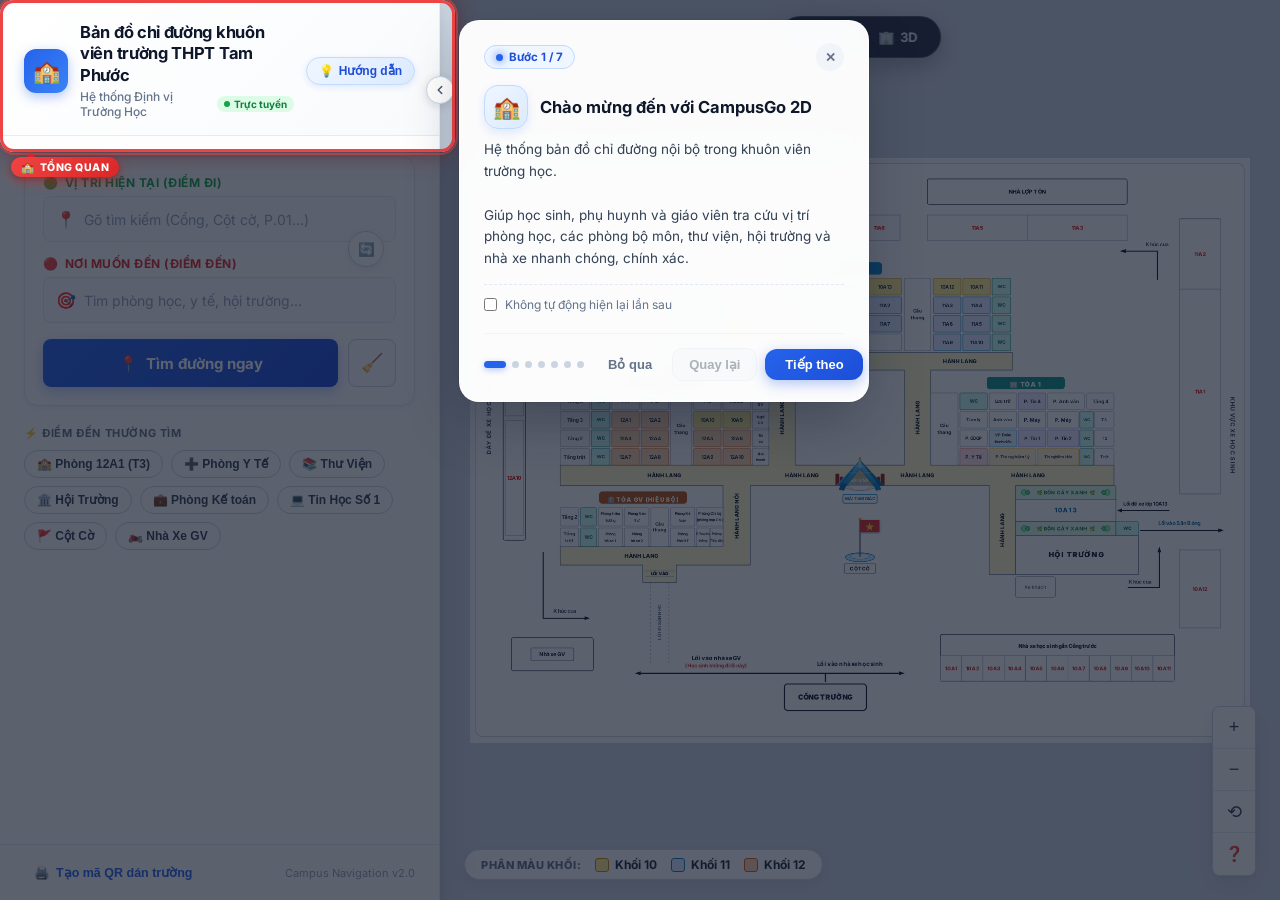
==== commit 3def61a6: "Dich cum Cong truong, Nha xe hoc sinh va Nha xe GV xuong phia duoi 70px giup ban do thoang va can do" ====
--- a/index.html
+++ b/index.html
@@ -405,9 +405,9 @@
             <text x="38" y="535" class="center-text" font-size="12px" font-weight="bold" fill="#334155" transform="rotate(-90 38 535)" letter-spacing="1.5px">DÃY ĐỂ XE HỌC SINH</text>
 
             <!-- Mũi tên góc cua Tây Nam: đặt ngay giữa khoảng trắng đường xe chạy giữa Tòa GV và Nhà xe GV -->
-            <path d="M 150,810 L 150,875 L 235,875" class="arrow-line" />
-            <polygon points="235,871 246,875 235,879" class="arrow-head" />
-            <text x="195" y="860" class="center-text" font-size="11px" font-weight="bold" fill="#475569">Khúc cua</text>
+            <path d="M 150,810 L 150,945 L 235,945" class="arrow-line" />
+            <polygon points="235,941 246,945 235,949" class="arrow-head" />
+            <text x="195" y="930" class="center-text" font-size="11px" font-weight="bold" fill="#475569">Khúc cua</text>
           </g>
 
           <!-- 4. CẠNH PHÍA ĐÔNG (BÊN PHẢI): DÃY XE HỌC SINH (11A2, 11A1 LIỀN NHAU & 10A12) -->
@@ -445,11 +445,11 @@
 
           <!-- 5. HÀNG DƯỚI CÙNG: NHÀ XE GV, CỔNG TRƯỜNG, NHÀ XE HỌC SINH CỔNG TRƯỚC -->
           <g id="parking-bottom">
-            <rect x="85" y="915" width="168" height="68" class="park-box map-interactive-room" data-loc-id="nha_xe_gv" />
-            <rect x="125" y="936" width="88" height="26" rx="3" fill="#f8fafc" stroke="#64748b" stroke-width="1.2" />
-            <text x="169" y="949" class="center-text" font-size="11px" font-weight="bold" fill="#0f172a">Nhà xe GV</text>
-
-            <g transform="translate(645, 1010)">
+            <rect x="85" y="985" width="168" height="68" class="park-box map-interactive-room" data-loc-id="nha_xe_gv" />
+            <rect x="125" y="1006" width="88" height="26" rx="3" fill="#f8fafc" stroke="#64748b" stroke-width="1.2" />
+            <text x="169" y="1019" class="center-text" font-size="11px" font-weight="bold" fill="#0f172a">Nhà xe GV</text>
+
+            <g transform="translate(645, 1080)">
               <rect x="0" y="0" width="168" height="54" rx="6" fill="#ffffff" stroke="#0f172a" stroke-width="2.2" filter="url(#boxShadow)" class="map-interactive-room" data-loc-id="cong_truong" />
               <text x="84" y="27" class="center-text" font-size="14.5px" font-weight="900" fill="#0f172a" letter-spacing="0.5px">CỔNG TRƯỜNG</text>
 
@@ -468,7 +468,7 @@
             <rect x="1119" y="860" width="82" height="42" rx="4" fill="#ffffff" stroke="#64748b" stroke-width="1.2" />
             <text x="1160" y="881" class="center-text" font-size="10.5px" fill="#475569">Xe khách</text>
 
-            <g transform="translate(965, 908)">
+            <g transform="translate(965, 978)">
               <rect x="0" y="0" width="480" height="96" class="park-box" />
               <text x="240" y="24" class="park-label" font-size="12px">Nhà xe học sinh gần Cổng trước</text>
 
@@ -794,9 +794,9 @@
             <text x="389" y="854" font-size="9px" font-weight="900" fill="#0f172a" text-anchor="middle" dominant-baseline="central" letter-spacing="0.5px">LỐI VÀO</text>
 
             <!-- Lối đi bộ có vạch lát gạch từ đường nội bộ lên sảnh đón -->
-            <line x1="370" y1="872" x2="370" y2="966" stroke="#94a3b8" stroke-width="1.2" stroke-dasharray="4,4" />
-            <line x1="408" y1="872" x2="408" y2="966" stroke="#94a3b8" stroke-width="1.2" stroke-dasharray="4,4" />
-            <text x="389" y="920" font-size="9.5px" font-weight="bold" fill="#64748b" text-anchor="middle" dominant-baseline="central" transform="rotate(-90 389 920)">LỐI ĐI SẢNH HC</text>
+            <line x1="370" y1="872" x2="370" y2="1036" stroke="#94a3b8" stroke-width="1.2" stroke-dasharray="4,4" />
+            <line x1="408" y1="872" x2="408" y2="1036" stroke="#94a3b8" stroke-width="1.2" stroke-dasharray="4,4" />
+            <text x="389" y="954" font-size="9.5px" font-weight="bold" fill="#64748b" text-anchor="middle" dominant-baseline="central" transform="rotate(-90 389 954)">LỐI ĐI SẢNH HC</text>
           </g>
 
 
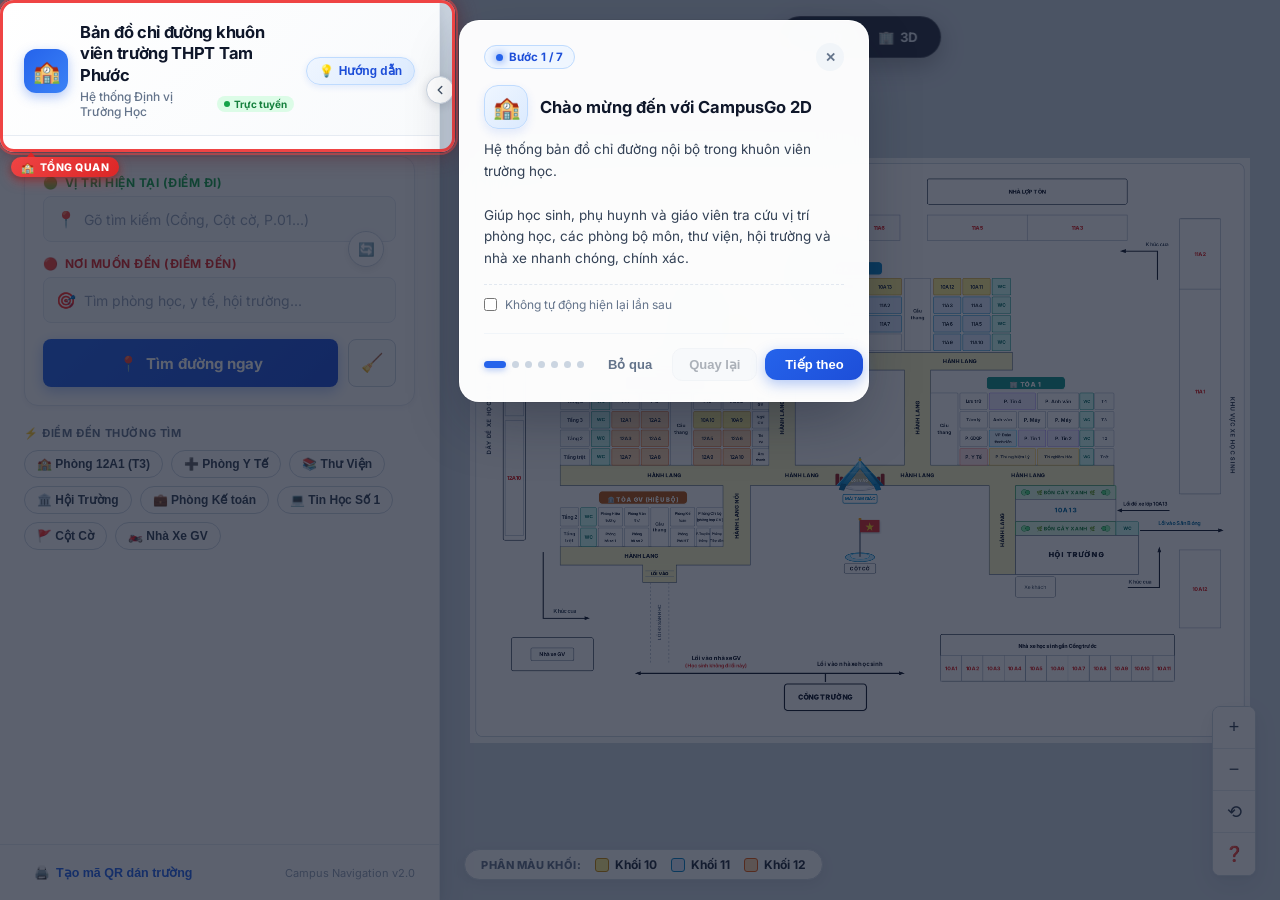
==== commit c8118c5d: "Fix room alignment and floor widths across all floors of building 1 (Day Bo Mon)" ====
--- a/index.html
+++ b/index.html
@@ -873,13 +873,12 @@
             <text x="28" y="70" class="stair-text" font-size="9.5px">Cầu</text>
             <text x="28" y="84" class="stair-text" font-size="9.5px">thang</text>
 
-            <!-- KHỐI PHÒNG 4 TẦNG (CÓ ĐỦ CÁC PHÒNG CHUẨN ẢNH) -->
-            <!-- TẦNG 4: WC, P. Lưu trữ, P. Tin 4, P. Anh văn -->
-            <rect x="60" y="3" width="56" height="34" class="wc-box map-interactive-room" data-loc-id="wc_bm_t4" /><text x="88" y="20" class="wc-text">WC</text>
-            <rect x="120" y="3" width="56" height="34" class="rm-norm map-interactive-room" data-loc-id="bm_t4_luu_tru" /><text x="148" y="20" class="rm-text" font-size="9px">Lưu trữ</text>
-            <rect x="180" y="3" width="56" height="34" rx="2" fill="#ede9fe" stroke="#a78bfa" stroke-width="1.1" class="map-interactive-room" data-loc-id="bm_t4_tin4" /><text x="208" y="20" class="rm-text" font-size="10px">P. Tin 4</text>
-            <rect x="240" y="3" width="75" height="34" class="rm-norm map-interactive-room" data-loc-id="bm_t4_anh_van" /><text x="277.5" y="20" class="rm-text" font-size="10px">P. Anh văn</text>
-            <rect x="320" y="3" width="56" height="34" fill="#f8fafc" stroke="#94a3b8" stroke-width="1" rx="2" /><text x="348" y="20" class="fl-label">Tầng 4</text>
+            <!-- TẦNG 4: P. Lưu trữ, P. Tin 4, P. Anh văn, WC -->
+            <rect x="60" y="3" width="56" height="34" class="rm-norm map-interactive-room" data-loc-id="bm_t4_luu_tru" /><text x="88" y="20" class="rm-text" font-size="9px">Lưu trữ</text>
+            <rect x="120" y="3" width="95" height="34" rx="2" fill="#ede9fe" stroke="#a78bfa" stroke-width="1.1" class="map-interactive-room" data-loc-id="bm_t4_tin4" /><text x="167.5" y="20" class="rm-text" font-size="10px">P. Tin 4</text>
+            <rect x="219" y="3" width="85" height="34" class="rm-norm map-interactive-room" data-loc-id="bm_t4_anh_van" /><text x="261.5" y="20" class="rm-text" font-size="10px">P. Anh văn</text>
+            <rect x="306" y="3" width="28" height="34" class="wc-box map-interactive-room" data-loc-id="wc_bm_t4" /><text x="320" y="20" class="wc-text" font-size="8px">WC</text>
+            <rect x="336" y="3" width="40" height="34" fill="#f8fafc" stroke="#94a3b8" stroke-width="1" rx="2" /><text x="356" y="20" class="fl-label" font-size="8px">T4</text>
 
             <!-- TẦNG 3: P. Tâm lý, P. Anh văn T3, P. Máy 1, P. Máy 2, WC -->
             <rect x="60" y="41" width="56" height="34" class="rm-norm map-interactive-room" data-loc-id="bm_t3_tam_ly" /><text x="88" y="58" class="rm-text" font-size="9px">Tâm lý</text>
